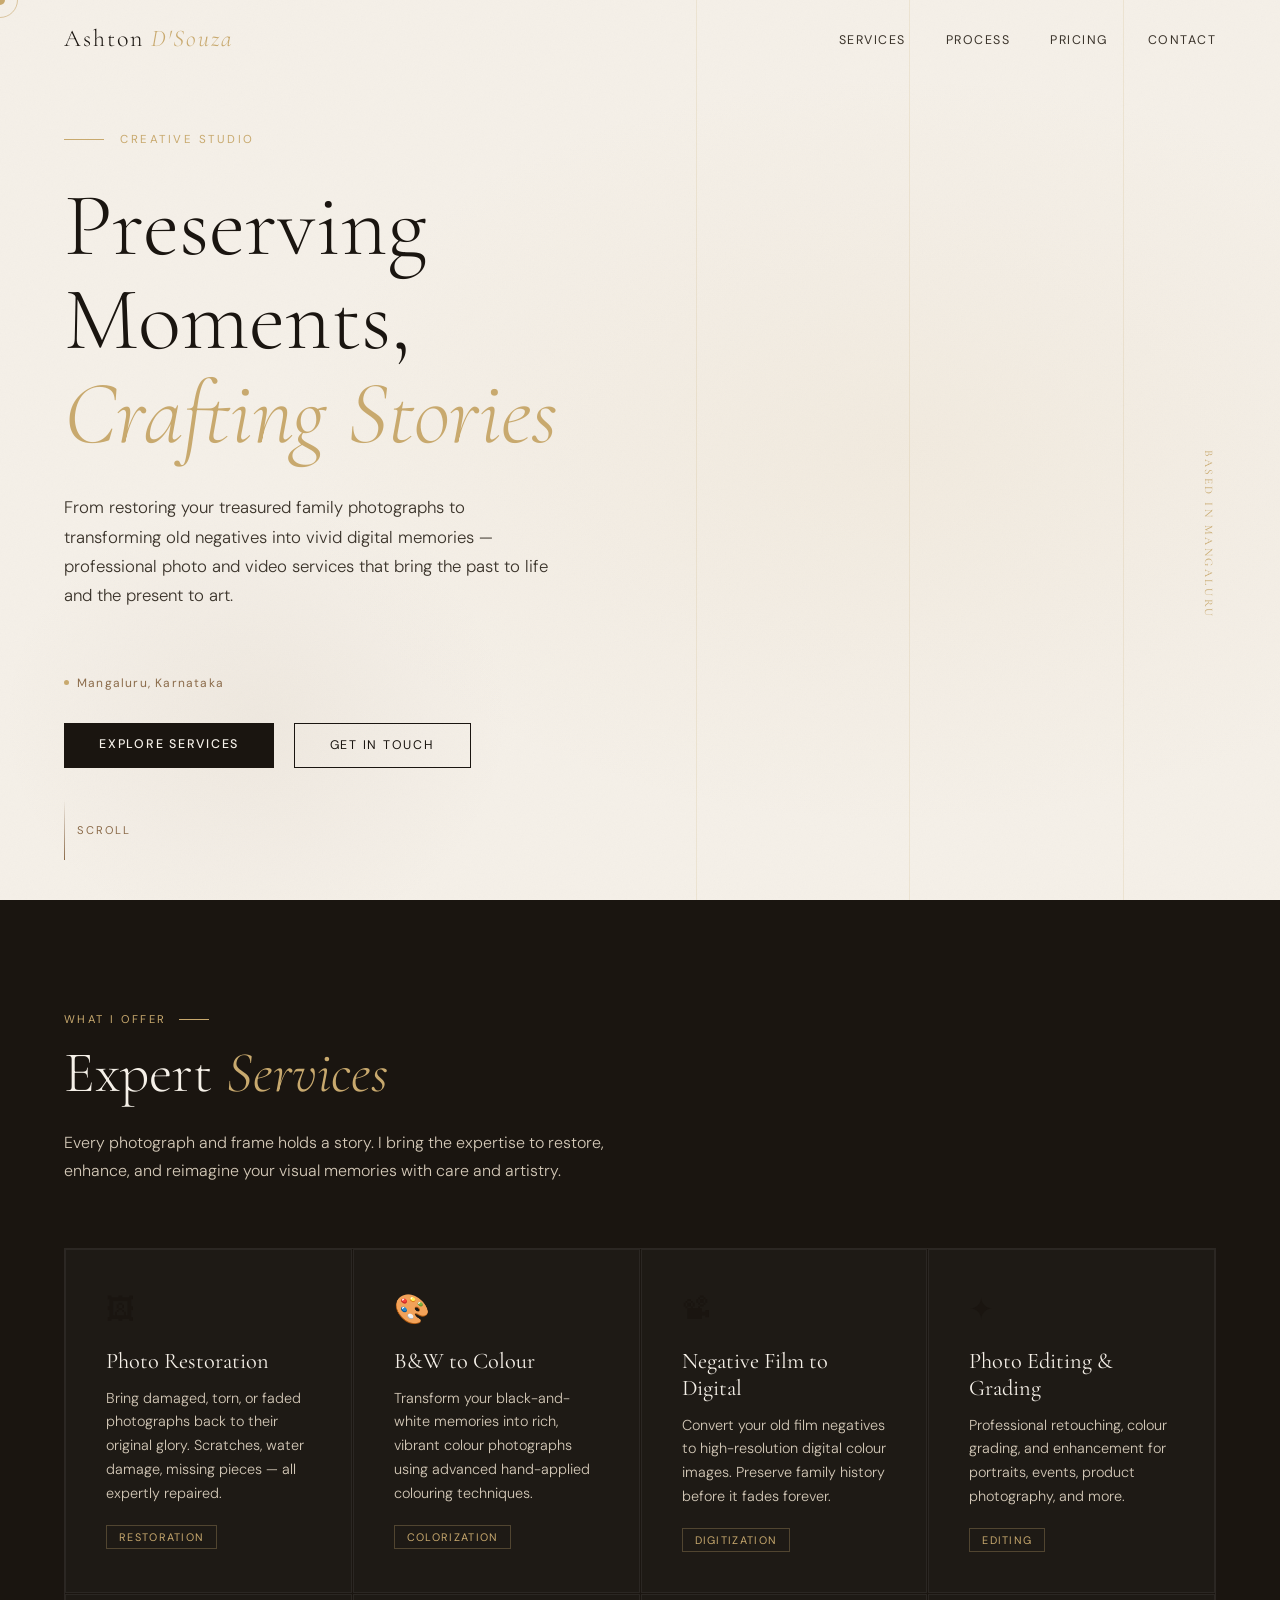
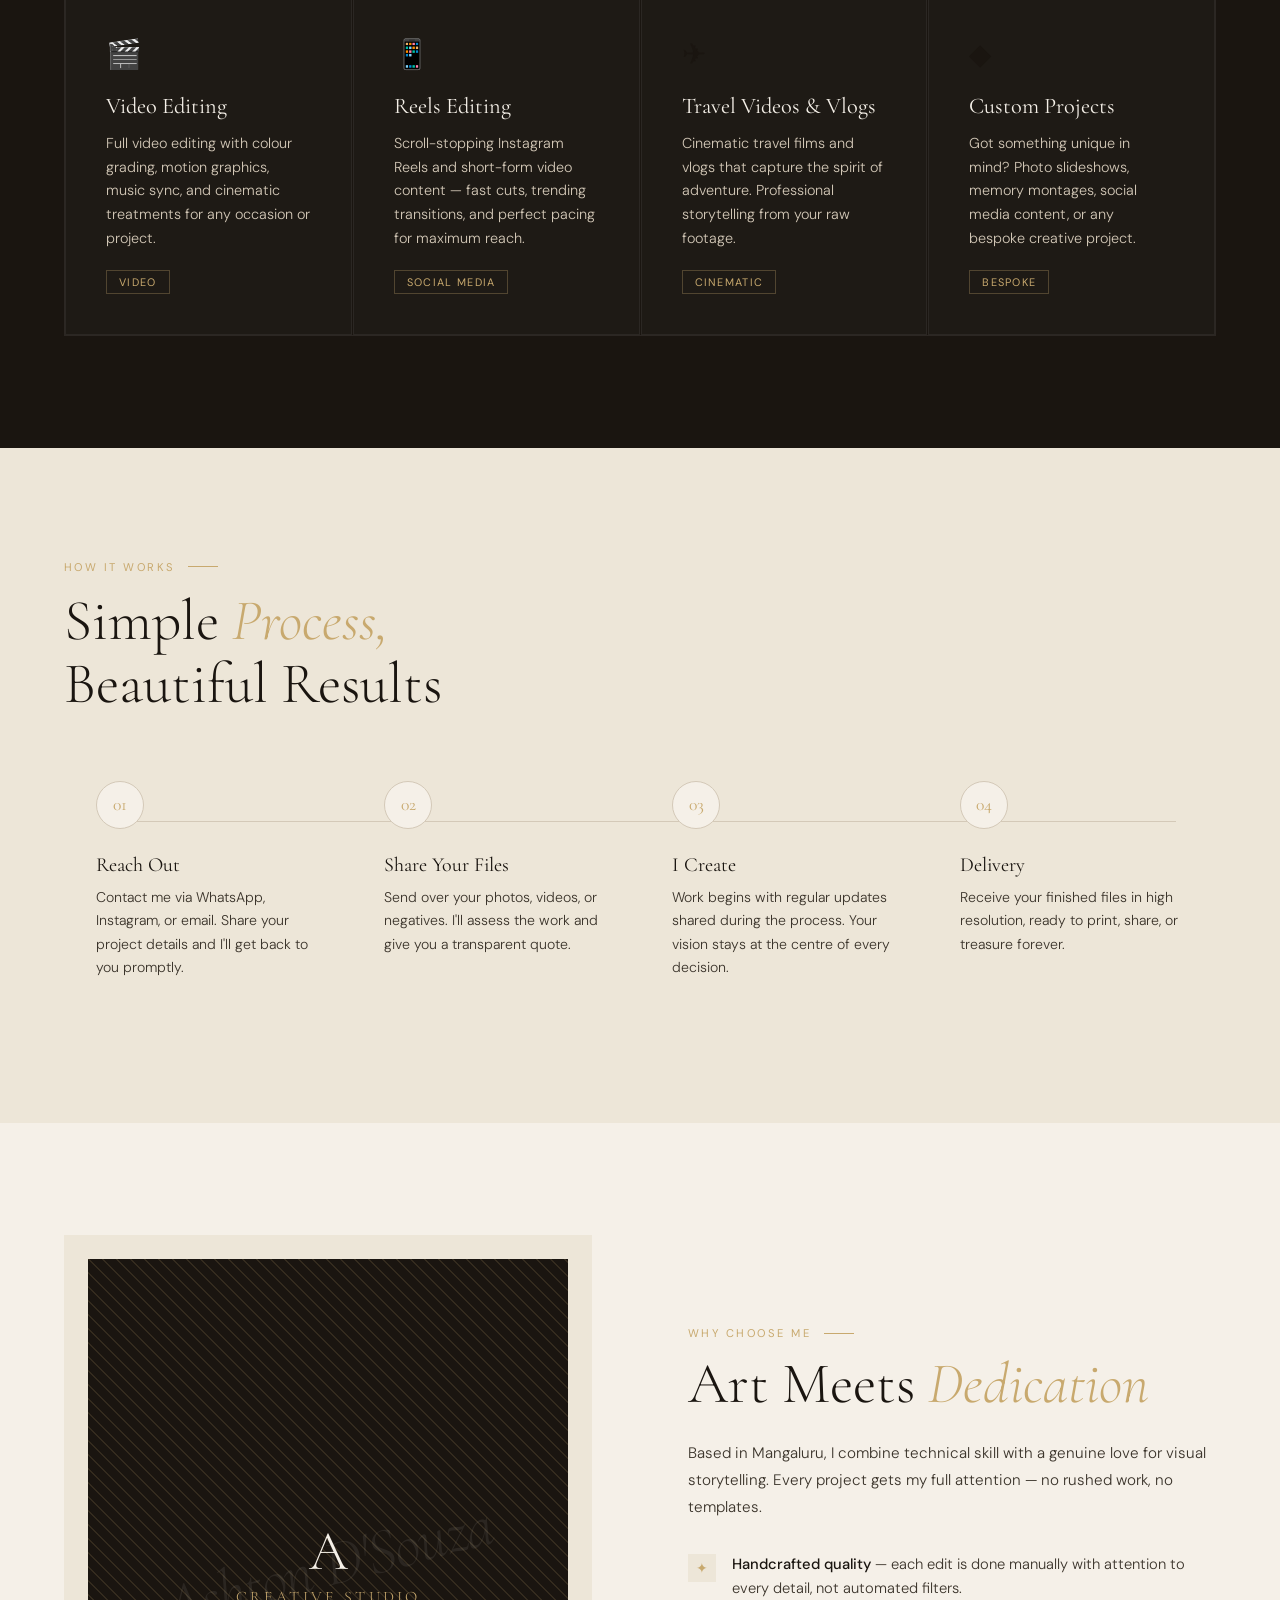
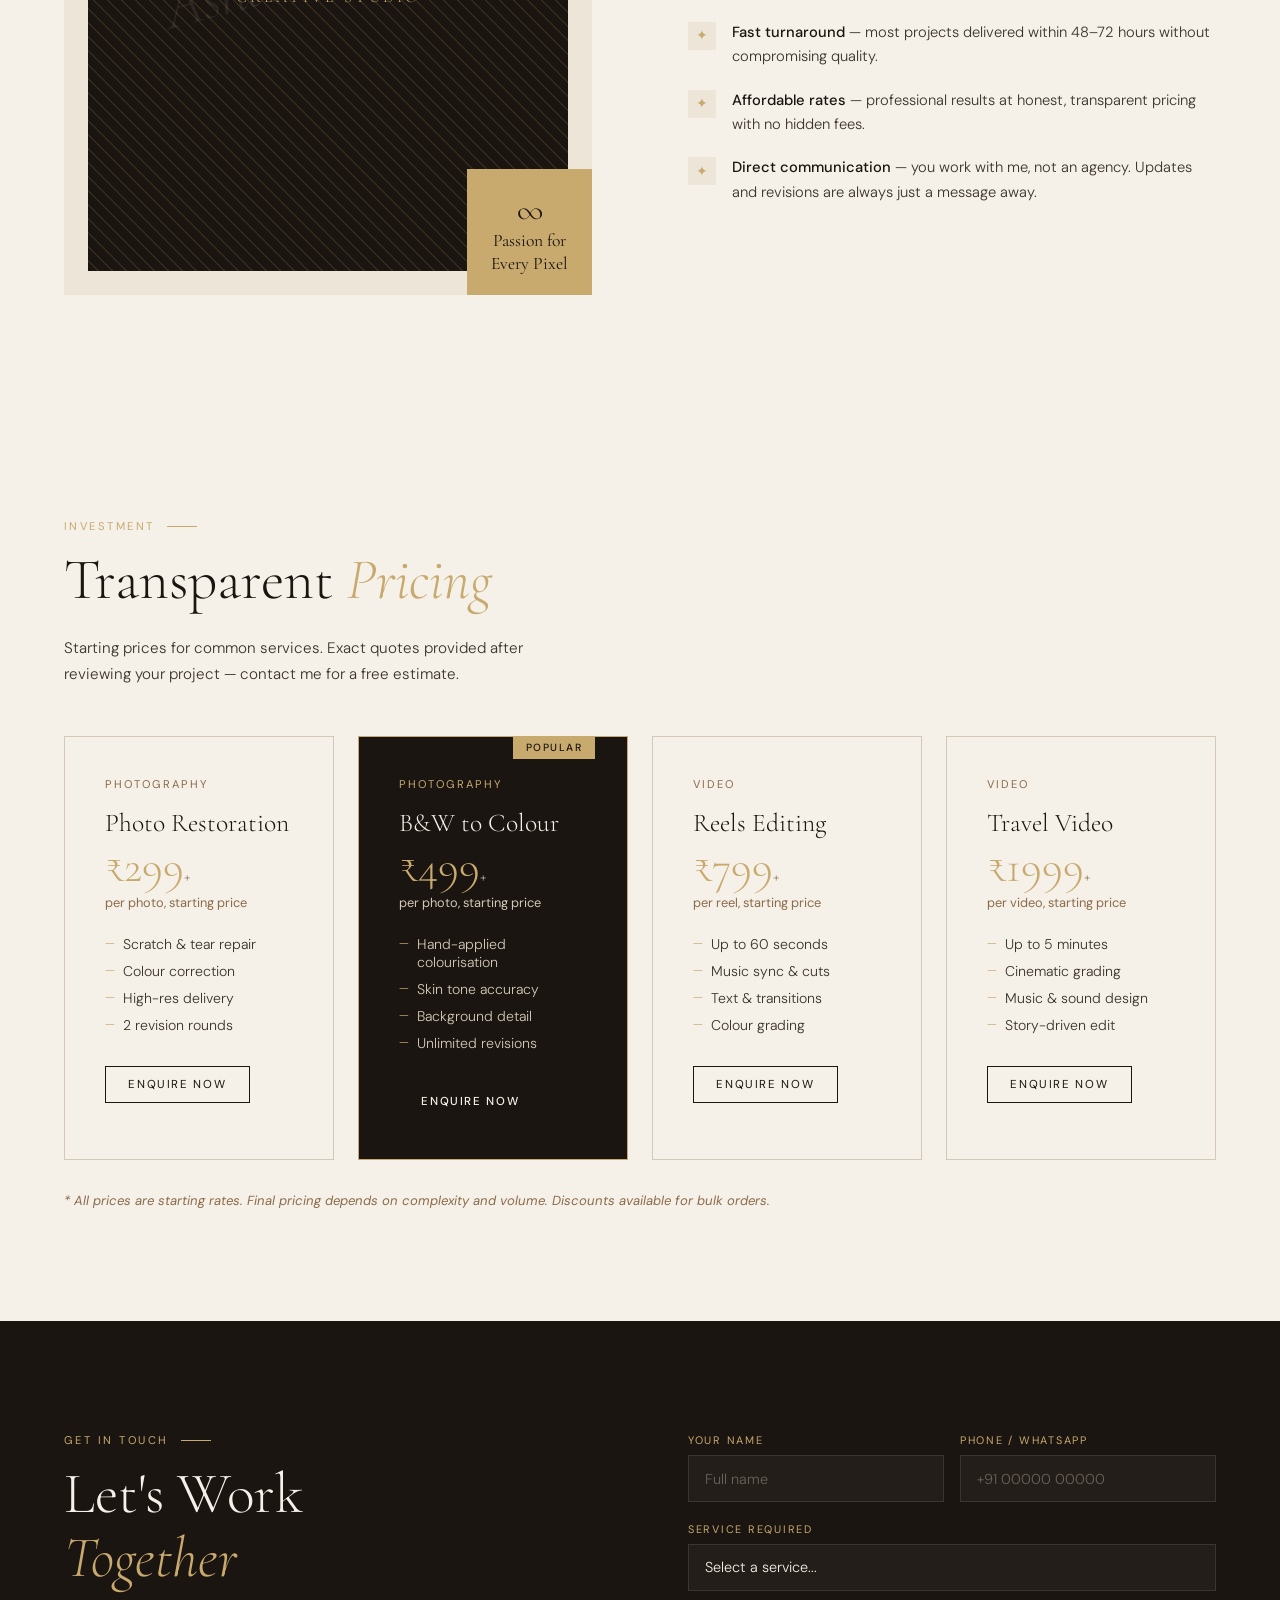
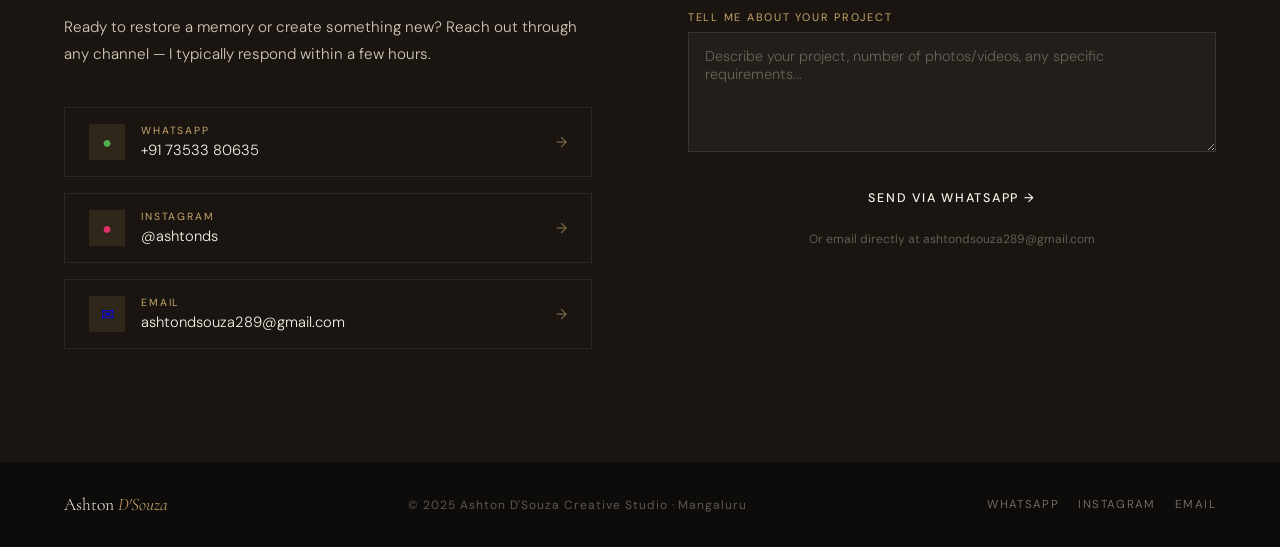
==== index.html @ 360a1c72 "Rename shop.html to index.html" ====
<!DOCTYPE html>
<html lang="en">
<head>
<meta charset="UTF-8">
<meta name="viewport" content="width=device-width, initial-scale=1.0">
<title>Ashton D'Souza — Creative Studio</title>
<link rel="preconnect" href="https://fonts.googleapis.com">
<link href="https://fonts.googleapis.com/css2?family=Cormorant+Garamond:ital,wght@0,300;0,400;0,600;1,300;1,400&family=DM+Sans:wght@300;400;500&display=swap" rel="stylesheet">
<style>
  *, *::before, *::after { margin: 0; padding: 0; box-sizing: border-box; }

  :root {
    --cream: #F5F0E8;
    --cream2: #EDE6D8;
    --ink: #1A1510;
    --ink2: #3A332A;
    --gold: #C8A96E;
    --gold2: #A08040;
    --warm: #8B6B4A;
    --rust: #B85C38;
    --sage: #6B7B5A;
    --soft: #D4C9B8;
  }

  html { scroll-behavior: smooth; }

  body {
    font-family: 'DM Sans', sans-serif;
    background: var(--cream);
    color: var(--ink);
    overflow-x: hidden;
    cursor: none;
  }

  /* Custom cursor */
  .cursor {
    width: 10px; height: 10px;
    background: var(--gold);
    border-radius: 50%;
    position: fixed; top: 0; left: 0;
    pointer-events: none; z-index: 9999;
    transition: transform 0.15s ease, background 0.2s;
    transform: translate(-50%, -50%);
  }
  .cursor-ring {
    width: 36px; height: 36px;
    border: 1px solid var(--gold);
    border-radius: 50%;
    position: fixed; top: 0; left: 0;
    pointer-events: none; z-index: 9998;
    transition: transform 0.4s ease, width 0.3s, height 0.3s, opacity 0.3s;
    transform: translate(-50%, -50%);
    opacity: 0.6;
  }
  body:hover .cursor { opacity: 1; }

  /* NAV */
  nav {
    position: fixed; top: 0; left: 0; right: 0; z-index: 100;
    display: flex; align-items: center; justify-content: space-between;
    padding: 1.5rem 4rem;
    background: transparent;
    transition: background 0.4s, backdrop-filter 0.4s;
  }
  nav.scrolled {
    background: rgba(245,240,232,0.92);
    backdrop-filter: blur(12px);
    border-bottom: 1px solid var(--soft);
  }
  .nav-logo {
    font-family: 'Cormorant Garamond', serif;
    font-size: 1.5rem;
    font-weight: 300;
    letter-spacing: 0.08em;
    color: var(--ink);
    text-decoration: none;
  }
  .nav-logo span { color: var(--gold); font-style: italic; }
  .nav-links { display: flex; gap: 2.5rem; list-style: none; }
  .nav-links a {
    font-size: 0.78rem;
    letter-spacing: 0.12em;
    text-transform: uppercase;
    text-decoration: none;
    color: var(--ink2);
    transition: color 0.2s;
    font-weight: 400;
  }
  .nav-links a:hover { color: var(--gold); }

  /* HERO */
  .hero {
    min-height: 100vh;
    display: flex; align-items: center;
    padding: 0 4rem;
    position: relative;
    overflow: hidden;
  }
  .hero-bg {
    position: absolute; inset: 0;
    background: radial-gradient(ellipse 80% 70% at 70% 50%, rgba(200,169,110,0.08) 0%, transparent 60%),
                radial-gradient(ellipse 40% 50% at 20% 80%, rgba(139,107,74,0.06) 0%, transparent 50%);
  }
  .hero-grain {
    position: absolute; inset: 0;
    background-image: url("data:image/svg+xml,%3Csvg xmlns='http://www.w3.org/2000/svg' width='300' height='300'%3E%3Cfilter id='n'%3E%3CfeTurbulence type='fractalNoise' baseFrequency='0.75' numOctaves='4' stitchTiles='stitch'/%3E%3CfeColorMatrix type='saturate' values='0'/%3E%3C/filter%3E%3Crect width='300' height='300' filter='url(%23n)' opacity='0.035'/%3E%3C/svg%3E");
    pointer-events: none;
  }
  .hero-lines {
    position: absolute; right: 0; top: 0; bottom: 0; width: 50%;
    display: flex;
    pointer-events: none;
    opacity: 0.18;
  }
  .hero-line {
    flex: 1;
    border-left: 1px solid var(--gold);
    margin-left: 3.5rem;
  }
  .hero-content { position: relative; z-index: 2; max-width: 700px; }
  .hero-eyebrow {
    font-size: 0.72rem;
    letter-spacing: 0.22em;
    text-transform: uppercase;
    color: var(--gold);
    margin-bottom: 2rem;
    display: flex; align-items: center; gap: 1rem;
    animation: fadeUp 0.8s ease forwards;
  }
  .hero-eyebrow::before {
    content: '';
    display: block;
    width: 40px; height: 1px;
    background: var(--gold);
  }
  .hero-title {
    font-family: 'Cormorant Garamond', serif;
    font-size: clamp(3.5rem, 7vw, 6rem);
    font-weight: 300;
    line-height: 1.05;
    color: var(--ink);
    margin-bottom: 2rem;
    animation: fadeUp 0.8s 0.15s ease both;
  }
  .hero-title em {
    font-style: italic;
    color: var(--gold);
    display: block;
  }
  .hero-desc {
    font-size: 1.05rem;
    line-height: 1.75;
    color: var(--ink2);
    font-weight: 300;
    max-width: 500px;
    margin-bottom: 3rem;
    animation: fadeUp 0.8s 0.3s ease both;
  }
  .hero-actions {
    display: flex; gap: 1.2rem; flex-wrap: wrap;
    animation: fadeUp 0.8s 0.45s ease both;
  }
  .btn-primary {
    display: inline-block;
    padding: 0.85rem 2.2rem;
    background: var(--ink);
    color: var(--cream);
    text-decoration: none;
    font-size: 0.78rem;
    letter-spacing: 0.14em;
    text-transform: uppercase;
    font-weight: 500;
    transition: background 0.25s, transform 0.2s;
  }
  .btn-primary:hover { background: var(--gold2); transform: translateY(-2px); }
  .btn-outline {
    display: inline-block;
    padding: 0.85rem 2.2rem;
    border: 1px solid var(--ink);
    color: var(--ink);
    text-decoration: none;
    font-size: 0.78rem;
    letter-spacing: 0.14em;
    text-transform: uppercase;
    font-weight: 400;
    transition: border-color 0.25s, color 0.25s, transform 0.2s;
  }
  .btn-outline:hover { border-color: var(--gold); color: var(--gold); transform: translateY(-2px); }

  /* scroll indicator */
  .scroll-indicator {
    position: absolute; bottom: 2.5rem; left: 4rem;
    display: flex; align-items: center; gap: 0.75rem;
    font-size: 0.7rem; letter-spacing: 0.18em; text-transform: uppercase;
    color: var(--warm); opacity: 0.7;
    animation: fadeUp 0.8s 0.7s ease both;
  }
  .scroll-line {
    width: 1px; height: 60px;
    background: linear-gradient(to bottom, transparent, var(--warm));
    animation: scrollPulse 2s infinite;
  }
  @keyframes scrollPulse {
    0%, 100% { transform: scaleY(1); opacity: 0.5; }
    50% { transform: scaleY(0.6); opacity: 1; }
  }

  /* SECTION BASE */
  section { padding: 7rem 4rem; }
  .section-label {
    font-size: 0.7rem;
    letter-spacing: 0.22em;
    text-transform: uppercase;
    color: var(--gold);
    margin-bottom: 1rem;
    display: flex; align-items: center; gap: 0.8rem;
  }
  .section-label::after {
    content: '';
    display: block; width: 30px; height: 1px;
    background: var(--gold);
  }
  .section-title {
    font-family: 'Cormorant Garamond', serif;
    font-size: clamp(2.2rem, 4.5vw, 3.8rem);
    font-weight: 300;
    line-height: 1.1;
    color: var(--ink);
    margin-bottom: 1.5rem;
  }
  .section-title em { font-style: italic; color: var(--gold); }

  /* SERVICES */
  .services { background: var(--ink); }
  .services .section-label { color: var(--gold); }
  .services .section-title { color: var(--cream); }
  .services .section-title em { color: var(--gold); }
  .services-intro {
    color: var(--soft); font-weight: 300; line-height: 1.7; font-size: 1rem;
    max-width: 560px; margin-bottom: 4rem;
  }
  .services-grid {
    display: grid;
    grid-template-columns: repeat(auto-fit, minmax(280px, 1fr));
    gap: 1px;
    border: 1px solid rgba(255,255,255,0.08);
  }
  .service-card {
    padding: 2.5rem;
    background: rgba(255,255,255,0.02);
    border: 1px solid rgba(255,255,255,0.06);
    transition: background 0.3s, transform 0.3s;
    cursor: default;
    position: relative;
    overflow: hidden;
  }
  .service-card::before {
    content: '';
    position: absolute; top: 0; left: 0; right: 0;
    height: 2px;
    background: var(--gold);
    transform: scaleX(0);
    transform-origin: left;
    transition: transform 0.4s ease;
  }
  .service-card:hover::before { transform: scaleX(1); }
  .service-card:hover { background: rgba(200,169,110,0.05); }
  .service-icon {
    font-size: 1.8rem;
    margin-bottom: 1.2rem;
    display: block;
  }
  .service-name {
    font-family: 'Cormorant Garamond', serif;
    font-size: 1.4rem;
    font-weight: 400;
    color: var(--cream);
    margin-bottom: 0.8rem;
  }
  .service-desc {
    font-size: 0.9rem;
    color: var(--soft);
    line-height: 1.65;
    font-weight: 300;
    margin-bottom: 1.2rem;
  }
  .service-tag {
    display: inline-block;
    padding: 0.25rem 0.75rem;
    border: 1px solid rgba(200,169,110,0.3);
    color: var(--gold);
    font-size: 0.68rem;
    letter-spacing: 0.12em;
    text-transform: uppercase;
  }

  /* PROCESS */
  .process { background: var(--cream2); }
  .process-steps {
    display: grid;
    grid-template-columns: repeat(auto-fit, minmax(200px, 1fr));
    gap: 0;
    margin-top: 4rem;
    position: relative;
  }
  .process-steps::before {
    content: '';
    position: absolute;
    top: 2.5rem; left: 2.5rem; right: 2.5rem;
    height: 1px;
    background: var(--soft);
  }
  .step {
    padding: 0 2rem 2rem;
    position: relative;
  }
  .step-num {
    width: 48px; height: 48px;
    border-radius: 50%;
    background: var(--cream);
    border: 1px solid var(--soft);
    display: flex; align-items: center; justify-content: center;
    font-family: 'Cormorant Garamond', serif;
    font-size: 1.1rem;
    color: var(--gold);
    margin-bottom: 1.5rem;
    position: relative; z-index: 1;
    transition: background 0.3s, border-color 0.3s;
  }
  .step:hover .step-num {
    background: var(--gold);
    border-color: var(--gold);
    color: var(--cream);
  }
  .step-title {
    font-family: 'Cormorant Garamond', serif;
    font-size: 1.25rem;
    font-weight: 400;
    color: var(--ink);
    margin-bottom: 0.6rem;
  }
  .step-desc {
    font-size: 0.88rem;
    color: var(--ink2);
    line-height: 1.65;
    font-weight: 300;
  }

  /* WHY ME */
  .why {
    display: grid;
    grid-template-columns: 1fr 1fr;
    gap: 6rem;
    align-items: center;
  }
  @media (max-width: 900px) {
    .why { grid-template-columns: 1fr; gap: 3rem; }
    nav { padding: 1.2rem 2rem; }
    .nav-links { display: none; }
    .hero { padding: 0 2rem; }
    section { padding: 5rem 2rem; }
    .process-steps::before { display: none; }
  }
  .why-visual {
    position: relative;
    aspect-ratio: 4/5;
    background: var(--cream2);
    overflow: hidden;
  }
  .why-visual-inner {
    position: absolute; inset: 1.5rem;
    background: var(--ink);
    display: flex; align-items: center; justify-content: center;
    overflow: hidden;
  }
  .why-pattern {
    position: absolute; inset: 0;
    opacity: 0.15;
    background-image: repeating-linear-gradient(
      45deg,
      var(--gold) 0, var(--gold) 1px,
      transparent 0, transparent 50%
    );
    background-size: 14px 14px;
  }
  .why-text-overlay {
    font-family: 'Cormorant Garamond', serif;
    font-size: 4rem;
    font-weight: 300;
    color: var(--cream);
    opacity: 0.08;
    position: absolute;
    transform: rotate(-15deg);
    white-space: nowrap;
    font-style: italic;
    letter-spacing: -0.02em;
  }
  .why-badge {
    position: absolute; bottom: 0; right: 0;
    background: var(--gold);
    color: var(--ink);
    padding: 1.2rem 1.5rem;
    font-family: 'Cormorant Garamond', serif;
    font-size: 1.1rem;
    font-weight: 400;
    text-align: center;
    line-height: 1.3;
  }
  .why-badge span { display: block; font-size: 2rem; font-weight: 300; }
  .why-content .section-label { margin-bottom: 0.8rem; }
  .why-points { list-style: none; margin-top: 2rem; display: flex; flex-direction: column; gap: 1.2rem; }
  .why-point {
    display: flex; gap: 1rem; align-items: flex-start;
  }
  .why-point-icon {
    flex-shrink: 0;
    width: 28px; height: 28px;
    background: var(--cream2);
    display: flex; align-items: center; justify-content: center;
    font-size: 0.85rem;
    color: var(--gold);
    margin-top: 2px;
  }
  .why-point-text { font-size: 0.92rem; line-height: 1.65; color: var(--ink2); font-weight: 300; }
  .why-point-text strong { color: var(--ink); font-weight: 500; }

  /* PRICING TEASER */
  .pricing { background: var(--cream); }
  .pricing-cards {
    display: grid;
    grid-template-columns: repeat(auto-fit, minmax(260px, 1fr));
    gap: 1.5rem;
    margin-top: 3rem;
  }
  .price-card {
    padding: 2.5rem;
    border: 1px solid var(--soft);
    position: relative;
    transition: border-color 0.3s, transform 0.3s;
  }
  .price-card:hover { border-color: var(--gold); transform: translateY(-4px); }
  .price-card.featured {
    border-color: var(--gold);
    background: var(--ink);
  }
  .featured-badge {
    position: absolute; top: -1px; right: 2rem;
    background: var(--gold);
    color: var(--ink);
    font-size: 0.65rem;
    letter-spacing: 0.14em;
    text-transform: uppercase;
    padding: 0.3rem 0.8rem;
    font-weight: 500;
  }
  .price-category {
    font-size: 0.7rem;
    letter-spacing: 0.18em;
    text-transform: uppercase;
    color: var(--warm);
    margin-bottom: 1rem;
  }
  .price-card.featured .price-category { color: var(--gold); }
  .price-name {
    font-family: 'Cormorant Garamond', serif;
    font-size: 1.6rem;
    font-weight: 300;
    color: var(--ink);
    margin-bottom: 0.4rem;
  }
  .price-card.featured .price-name { color: var(--cream); }
  .price-amount {
    font-family: 'Cormorant Garamond', serif;
    font-size: 2.8rem;
    font-weight: 300;
    color: var(--gold);
    line-height: 1;
    margin-bottom: 0.3rem;
  }
  .price-note {
    font-size: 0.8rem;
    color: var(--warm);
    margin-bottom: 1.5rem;
  }
  .price-card.featured .price-note { color: var(--soft); }
  .price-features { list-style: none; display: flex; flex-direction: column; gap: 0.55rem; margin-bottom: 2rem; }
  .price-features li {
    font-size: 0.88rem;
    color: var(--ink2);
    font-weight: 300;
    padding-left: 1.1rem;
    position: relative;
  }
  .price-features li::before {
    content: '—';
    position: absolute; left: 0;
    color: var(--gold);
    font-size: 0.75rem;
  }
  .price-card.featured .price-features li { color: var(--soft); }

  /* CONTACT */
  .contact { background: var(--ink); padding: 7rem 4rem; }
  .contact-inner {
    display: grid;
    grid-template-columns: 1fr 1fr;
    gap: 6rem;
    align-items: start;
  }
  @media (max-width: 800px) {
    .contact-inner { grid-template-columns: 1fr; gap: 3rem; }
    .contact { padding: 5rem 2rem; }
  }
  .contact .section-label { color: var(--gold); }
  .contact .section-title { color: var(--cream); }
  .contact-desc {
    color: var(--soft); font-weight: 300; line-height: 1.75; font-size: 0.95rem;
    margin-bottom: 2.5rem;
  }
  .contact-methods { display: flex; flex-direction: column; gap: 1rem; }
  .contact-method {
    display: flex; align-items: center; gap: 1rem;
    padding: 1rem 1.5rem;
    border: 1px solid rgba(255,255,255,0.08);
    text-decoration: none;
    transition: border-color 0.3s, background 0.3s;
    cursor: pointer;
  }
  .contact-method:hover {
    border-color: var(--gold);
    background: rgba(200,169,110,0.06);
  }
  .contact-method-icon {
    width: 36px; height: 36px;
    background: rgba(200,169,110,0.12);
    display: flex; align-items: center; justify-content: center;
    font-size: 1rem;
    flex-shrink: 0;
  }
  .contact-method-info { flex: 1; }
  .contact-method-label {
    font-size: 0.65rem; letter-spacing: 0.18em; text-transform: uppercase;
    color: var(--gold); margin-bottom: 0.15rem;
  }
  .contact-method-value {
    font-size: 0.92rem; color: var(--cream); font-weight: 300;
  }
  .contact-method-arrow {
    color: var(--gold); font-size: 0.9rem; opacity: 0.6;
    transition: transform 0.2s, opacity 0.2s;
  }
  .contact-method:hover .contact-method-arrow { transform: translateX(3px); opacity: 1; }

  /* Contact form side */
  .contact-form-side { }
  .form-group { margin-bottom: 1.2rem; }
  .form-label {
    display: block;
    font-size: 0.68rem;
    letter-spacing: 0.16em;
    text-transform: uppercase;
    color: var(--gold);
    margin-bottom: 0.5rem;
  }
  .form-input, .form-select, .form-textarea {
    width: 100%;
    background: rgba(255,255,255,0.04);
    border: 1px solid rgba(255,255,255,0.1);
    color: var(--cream);
    padding: 0.85rem 1rem;
    font-family: 'DM Sans', sans-serif;
    font-size: 0.9rem;
    font-weight: 300;
    transition: border-color 0.2s;
    outline: none;
    -webkit-appearance: none;
  }
  .form-input::placeholder, .form-textarea::placeholder { color: rgba(213,201,184,0.4); }
  .form-input:focus, .form-select:focus, .form-textarea:focus { border-color: var(--gold); }
  .form-select option { background: #1A1510; }
  .form-textarea { resize: vertical; min-height: 120px; }
  .form-row { display: grid; grid-template-columns: 1fr 1fr; gap: 1rem; }

  /* FOOTER */
  footer {
    background: #0E0C0A;
    padding: 2rem 4rem;
    display: flex;
    align-items: center;
    justify-content: space-between;
    border-top: 1px solid rgba(255,255,255,0.06);
  }
  @media (max-width: 600px) {
    footer { flex-direction: column; gap: 1rem; padding: 2rem; text-align: center; }
  }
  .footer-logo {
    font-family: 'Cormorant Garamond', serif;
    font-size: 1.1rem;
    color: var(--cream);
    font-weight: 300;
    text-decoration: none;
  }
  .footer-logo span { color: var(--gold); font-style: italic; }
  .footer-copy {
    font-size: 0.75rem;
    color: rgba(213,201,184,0.4);
    letter-spacing: 0.08em;
  }
  .footer-socials { display: flex; gap: 1.2rem; }
  .footer-socials a {
    font-size: 0.72rem;
    letter-spacing: 0.12em;
    text-transform: uppercase;
    color: rgba(213,201,184,0.5);
    text-decoration: none;
    transition: color 0.2s;
  }
  .footer-socials a:hover { color: var(--gold); }

  /* ANIMATIONS */
  @keyframes fadeUp {
    from { opacity: 0; transform: translateY(24px); }
    to { opacity: 1; transform: translateY(0); }
  }
  .reveal {
    opacity: 0;
    transform: translateY(30px);
    transition: opacity 0.7s ease, transform 0.7s ease;
  }
  .reveal.visible {
    opacity: 1;
    transform: translateY(0);
  }
  .reveal-delay-1 { transition-delay: 0.1s; }
  .reveal-delay-2 { transition-delay: 0.2s; }
  .reveal-delay-3 { transition-delay: 0.3s; }
  .reveal-delay-4 { transition-delay: 0.4s; }

  /* Floating elements */
  .floating-text {
    position: absolute;
    font-family: 'Cormorant Garamond', serif;
    font-size: 0.72rem;
    letter-spacing: 0.22em;
    text-transform: uppercase;
    color: var(--gold);
    opacity: 0.4;
    writing-mode: vertical-rl;
    right: 4rem;
    top: 50%;
    transform: translateY(-50%) rotate(180deg);
    animation: fadeUp 1s 1s ease both;
  }

  /* Mangaluru location tag */
  .location-tag {
    display: inline-flex; align-items: center; gap: 0.5rem;
    font-size: 0.75rem; color: var(--warm); letter-spacing: 0.1em;
    margin-top: 1rem;
    animation: fadeUp 0.8s 0.6s ease both;
  }
  .location-dot {
    width: 5px; height: 5px; border-radius: 50%;
    background: var(--gold);
    animation: pulse 2s infinite;
  }
  @keyframes pulse {
    0%, 100% { opacity: 1; transform: scale(1); }
    50% { opacity: 0.5; transform: scale(1.4); }
  }

  /* whatsapp green hint */
  .wa { color: #4CAF50; }
  .ig { color: #E1306C; }
</style>
</head>
<body>

<div class="cursor" id="cursor"></div>
<div class="cursor-ring" id="cursorRing"></div>

<!-- NAV -->
<nav id="nav">
  <a href="#" class="nav-logo">Ashton <span>D'Souza</span></a>
  <ul class="nav-links">
    <li><a href="#services">Services</a></li>
    <li><a href="#process">Process</a></li>
    <li><a href="#pricing">Pricing</a></li>
    <li><a href="#contact">Contact</a></li>
  </ul>
</nav>

<!-- HERO -->
<section class="hero" id="home">
  <div class="hero-bg"></div>
  <div class="hero-grain"></div>
  <div class="hero-lines">
    <div class="hero-line"></div>
    <div class="hero-line"></div>
    <div class="hero-line"></div>
  </div>
  <div class="floating-text">Based in Mangaluru</div>

  <div class="hero-content">
    <p class="hero-eyebrow">Creative Studio</p>
    <h1 class="hero-title">
      Preserving Moments,<br>
      <em>Crafting Stories</em>
    </h1>
    <p class="hero-desc">
      From restoring your treasured family photographs to transforming old negatives into vivid digital memories — professional photo and video services that bring the past to life and the present to art.
    </p>
    <div class="location-tag">
      <span class="location-dot"></span>
      Mangaluru, Karnataka
    </div>
    <div class="hero-actions" style="margin-top:2rem;">
      <a href="#services" class="btn-primary">Explore Services</a>
      <a href="#contact" class="btn-outline">Get in Touch</a>
    </div>
  </div>
  <div class="scroll-indicator">
    <div class="scroll-line"></div>
    Scroll
  </div>
</section>

<!-- SERVICES -->
<section class="services" id="services">
  <div class="section-label">What I Offer</div>
  <h2 class="section-title">Expert <em>Services</em></h2>
  <p class="services-intro">Every photograph and frame holds a story. I bring the expertise to restore, enhance, and reimagine your visual memories with care and artistry.</p>

  <div class="services-grid">
    <div class="service-card reveal">
      <span class="service-icon">🖼</span>
      <h3 class="service-name">Photo Restoration</h3>
      <p class="service-desc">Bring damaged, torn, or faded photographs back to their original glory. Scratches, water damage, missing pieces — all expertly repaired.</p>
      <span class="service-tag">Restoration</span>
    </div>
    <div class="service-card reveal reveal-delay-1">
      <span class="service-icon">🎨</span>
      <h3 class="service-name">B&W to Colour</h3>
      <p class="service-desc">Transform your black-and-white memories into rich, vibrant colour photographs using advanced hand-applied colouring techniques.</p>
      <span class="service-tag">Colorization</span>
    </div>
    <div class="service-card reveal reveal-delay-2">
      <span class="service-icon">📽</span>
      <h3 class="service-name">Negative Film to Digital</h3>
      <p class="service-desc">Convert your old film negatives to high-resolution digital colour images. Preserve family history before it fades forever.</p>
      <span class="service-tag">Digitization</span>
    </div>
    <div class="service-card reveal reveal-delay-3">
      <span class="service-icon">✦</span>
      <h3 class="service-name">Photo Editing & Grading</h3>
      <p class="service-desc">Professional retouching, colour grading, and enhancement for portraits, events, product photography, and more.</p>
      <span class="service-tag">Editing</span>
    </div>
    <div class="service-card reveal">
      <span class="service-icon">🎬</span>
      <h3 class="service-name">Video Editing</h3>
      <p class="service-desc">Full video editing with colour grading, motion graphics, music sync, and cinematic treatments for any occasion or project.</p>
      <span class="service-tag">Video</span>
    </div>
    <div class="service-card reveal reveal-delay-1">
      <span class="service-icon">📱</span>
      <h3 class="service-name">Reels Editing</h3>
      <p class="service-desc">Scroll-stopping Instagram Reels and short-form video content — fast cuts, trending transitions, and perfect pacing for maximum reach.</p>
      <span class="service-tag">Social Media</span>
    </div>
    <div class="service-card reveal reveal-delay-2">
      <span class="service-icon">✈</span>
      <h3 class="service-name">Travel Videos & Vlogs</h3>
      <p class="service-desc">Cinematic travel films and vlogs that capture the spirit of adventure. Professional storytelling from your raw footage.</p>
      <span class="service-tag">Cinematic</span>
    </div>
    <div class="service-card reveal reveal-delay-3">
      <span class="service-icon">◆</span>
      <h3 class="service-name">Custom Projects</h3>
      <p class="service-desc">Got something unique in mind? Photo slideshows, memory montages, social media content, or any bespoke creative project.</p>
      <span class="service-tag">Bespoke</span>
    </div>
  </div>
</section>

<!-- PROCESS -->
<section class="process" id="process">
  <div class="section-label">How It Works</div>
  <h2 class="section-title">Simple <em>Process,</em><br>Beautiful Results</h2>
  <div class="process-steps">
    <div class="step reveal">
      <div class="step-num">01</div>
      <h3 class="step-title">Reach Out</h3>
      <p class="step-desc">Contact me via WhatsApp, Instagram, or email. Share your project details and I'll get back to you promptly.</p>
    </div>
    <div class="step reveal reveal-delay-1">
      <div class="step-num">02</div>
      <h3 class="step-title">Share Your Files</h3>
      <p class="step-desc">Send over your photos, videos, or negatives. I'll assess the work and give you a transparent quote.</p>
    </div>
    <div class="step reveal reveal-delay-2">
      <div class="step-num">03</div>
      <h3 class="step-title">I Create</h3>
      <p class="step-desc">Work begins with regular updates shared during the process. Your vision stays at the centre of every decision.</p>
    </div>
    <div class="step reveal reveal-delay-3">
      <div class="step-num">04</div>
      <h3 class="step-title">Delivery</h3>
      <p class="step-desc">Receive your finished files in high resolution, ready to print, share, or treasure forever.</p>
    </div>
  </div>
</section>

<!-- WHY ME -->
<section id="about" style="padding: 7rem 4rem; background: var(--cream);">
  <div class="why">
    <div class="why-visual reveal">
      <div class="why-visual-inner">
        <div class="why-pattern"></div>
        <p class="why-text-overlay">Ashton D'Souza</p>
        <div style="text-align:center; position:relative; z-index:2; padding: 2rem;">
          <p style="font-family:'Cormorant Garamond',serif; font-size: 3.5rem; font-weight:300; color: var(--cream); line-height:1; margin-bottom: 0.5rem;">A</p>
          <p style="font-family:'Cormorant Garamond',serif; font-size: 1rem; font-weight:300; color: var(--gold); letter-spacing: 0.2em; text-transform:uppercase;">Creative Studio</p>
        </div>
      </div>
      <div class="why-badge">
        <span>∞</span>
        Passion for<br>Every Pixel
      </div>
    </div>
    <div class="why-content reveal">
      <div class="section-label">Why Choose Me</div>
      <h2 class="section-title">Art Meets <em>Dedication</em></h2>
      <p style="font-size:0.95rem; line-height:1.75; color: var(--ink2); font-weight:300; margin-bottom: 0.5rem;">
        Based in Mangaluru, I combine technical skill with a genuine love for visual storytelling. Every project gets my full attention — no rushed work, no templates.
      </p>
      <ul class="why-points">
        <li class="why-point">
          <div class="why-point-icon">✦</div>
          <p class="why-point-text"><strong>Handcrafted quality</strong> — each edit is done manually with attention to every detail, not automated filters.</p>
        </li>
        <li class="why-point">
          <div class="why-point-icon">✦</div>
          <p class="why-point-text"><strong>Fast turnaround</strong> — most projects delivered within 48–72 hours without compromising quality.</p>
        </li>
        <li class="why-point">
          <div class="why-point-icon">✦</div>
          <p class="why-point-text"><strong>Affordable rates</strong> — professional results at honest, transparent pricing with no hidden fees.</p>
        </li>
        <li class="why-point">
          <div class="why-point-icon">✦</div>
          <p class="why-point-text"><strong>Direct communication</strong> — you work with me, not an agency. Updates and revisions are always just a message away.</p>
        </li>
      </ul>
    </div>
  </div>
</section>

<!-- PRICING -->
<section class="pricing" id="pricing">
  <div class="section-label">Investment</div>
  <h2 class="section-title">Transparent <em>Pricing</em></h2>
  <p style="color:var(--ink2); font-weight:300; max-width:500px; line-height:1.7; font-size:0.95rem;">Starting prices for common services. Exact quotes provided after reviewing your project — contact me for a free estimate.</p>
  <div class="pricing-cards">
    <div class="price-card reveal">
      <p class="price-category">Photography</p>
      <h3 class="price-name">Photo Restoration</h3>
      <p class="price-amount">₹299<small style="font-size:1rem; color:var(--warm)">+</small></p>
      <p class="price-note">per photo, starting price</p>
      <ul class="price-features">
        <li>Scratch & tear repair</li>
        <li>Colour correction</li>
        <li>High-res delivery</li>
        <li>2 revision rounds</li>
      </ul>
      <a href="#contact" class="btn-outline" style="font-size:0.72rem; padding: 0.65rem 1.4rem;">Enquire Now</a>
    </div>
    <div class="price-card featured reveal reveal-delay-1">
      <div class="featured-badge">Popular</div>
      <p class="price-category">Photography</p>
      <h3 class="price-name">B&W to Colour</h3>
      <p class="price-amount">₹499<small style="font-size:1rem; color:var(--soft)">+</small></p>
      <p class="price-note">per photo, starting price</p>
      <ul class="price-features">
        <li>Hand-applied colourisation</li>
        <li>Skin tone accuracy</li>
        <li>Background detail</li>
        <li>Unlimited revisions</li>
      </ul>
      <a href="#contact" class="btn-primary" style="font-size:0.72rem; padding: 0.65rem 1.4rem;">Enquire Now</a>
    </div>
    <div class="price-card reveal reveal-delay-2">
      <p class="price-category">Video</p>
      <h3 class="price-name">Reels Editing</h3>
      <p class="price-amount">₹799<small style="font-size:1rem; color:var(--warm)">+</small></p>
      <p class="price-note">per reel, starting price</p>
      <ul class="price-features">
        <li>Up to 60 seconds</li>
        <li>Music sync & cuts</li>
        <li>Text & transitions</li>
        <li>Colour grading</li>
      </ul>
      <a href="#contact" class="btn-outline" style="font-size:0.72rem; padding: 0.65rem 1.4rem;">Enquire Now</a>
    </div>
    <div class="price-card reveal reveal-delay-3">
      <p class="price-category">Video</p>
      <h3 class="price-name">Travel Video</h3>
      <p class="price-amount">₹1999<small style="font-size:1rem; color:var(--warm)">+</small></p>
      <p class="price-note">per video, starting price</p>
      <ul class="price-features">
        <li>Up to 5 minutes</li>
        <li>Cinematic grading</li>
        <li>Music & sound design</li>
        <li>Story-driven edit</li>
      </ul>
      <a href="#contact" class="btn-outline" style="font-size:0.72rem; padding: 0.65rem 1.4rem;">Enquire Now</a>
    </div>
  </div>
  <p style="margin-top:2rem; font-size:0.82rem; color:var(--warm); font-style:italic;">* All prices are starting rates. Final pricing depends on complexity and volume. Discounts available for bulk orders.</p>
</section>

<!-- CONTACT -->
<section class="contact" id="contact">
  <div class="contact-inner">
    <div>
      <div class="section-label">Get in Touch</div>
      <h2 class="section-title">Let's Work<br><em>Together</em></h2>
      <p class="contact-desc">Ready to restore a memory or create something new? Reach out through any channel — I typically respond within a few hours.</p>

      <div class="contact-methods">
        <a href="https://wa.me/917353380635" class="contact-method" target="_blank">
          <div class="contact-method-icon"><span class="wa">●</span></div>
          <div class="contact-method-info">
            <p class="contact-method-label">WhatsApp</p>
            <p class="contact-method-value">+91 73533 80635</p>
          </div>
          <span class="contact-method-arrow">→</span>
        </a>
        <a href="https://instagram.com/ashtonds" class="contact-method" target="_blank">
          <div class="contact-method-icon"><span class="ig">●</span></div>
          <div class="contact-method-info">
            <p class="contact-method-label">Instagram</p>
            <p class="contact-method-value">@ashtonds</p>
          </div>
          <span class="contact-method-arrow">→</span>
        </a>
        <a href="mailto:ashtondsouza289@gmail.com" class="contact-method">
          <div class="contact-method-icon">✉</div>
          <div class="contact-method-info">
            <p class="contact-method-label">Email</p>
            <p class="contact-method-value">ashtondsouza289@gmail.com</p>
          </div>
          <span class="contact-method-arrow">→</span>
        </a>
      </div>
    </div>

    <div class="contact-form-side reveal">
      <div class="form-row">
        <div class="form-group">
          <label class="form-label">Your Name</label>
          <input type="text" class="form-input" placeholder="Full name">
        </div>
        <div class="form-group">
          <label class="form-label">Phone / WhatsApp</label>
          <input type="text" class="form-input" placeholder="+91 00000 00000">
        </div>
      </div>
      <div class="form-group">
        <label class="form-label">Service Required</label>
        <select class="form-select">
          <option value="" disabled selected>Select a service...</option>
          <option>Photo Restoration</option>
          <option>B&W to Colour</option>
          <option>Negative Film to Digital</option>
          <option>Photo Editing & Grading</option>
          <option>Video Editing</option>
          <option>Reels Editing</option>
          <option>Travel Video / Vlog</option>
          <option>Other / Custom Project</option>
        </select>
      </div>
      <div class="form-group">
        <label class="form-label">Tell Me About Your Project</label>
        <textarea class="form-textarea" placeholder="Describe your project, number of photos/videos, any specific requirements..."></textarea>
      </div>
      <button onclick="sendViaWhatsApp()" class="btn-primary" style="width:100%; text-align:center; border:none; font-family:'DM Sans',sans-serif; cursor:pointer;">
        Send via WhatsApp →
      </button>
      <p style="font-size:0.75rem; color:rgba(213,201,184,0.4); margin-top:0.75rem; text-align:center;">Or email directly at ashtondsouza289@gmail.com</p>
    </div>
  </div>
</section>

<!-- FOOTER -->
<footer>
  <a href="#" class="footer-logo">Ashton <span>D'Souza</span></a>
  <p class="footer-copy">© 2025 Ashton D'Souza Creative Studio · Mangaluru</p>
  <div class="footer-socials">
    <a href="https://wa.me/917353380635" target="_blank">WhatsApp</a>
    <a href="https://instagram.com/ashtonds" target="_blank">Instagram</a>
    <a href="mailto:ashtondsouza289@gmail.com">Email</a>
  </div>
</footer>

<script>
// Cursor
const cursor = document.getElementById('cursor');
const ring = document.getElementById('cursorRing');
let mx = 0, my = 0, rx = 0, ry = 0;
document.addEventListener('mousemove', e => { mx = e.clientX; my = e.clientY; cursor.style.left = mx+'px'; cursor.style.top = my+'px'; });
function animateRing() {
  rx += (mx - rx) * 0.12;
  ry += (my - ry) * 0.12;
  ring.style.left = rx+'px'; ring.style.top = ry+'px';
  requestAnimationFrame(animateRing);
}
animateRing();
document.querySelectorAll('a, button, .service-card, .contact-method').forEach(el => {
  el.addEventListener('mouseenter', () => { ring.style.width='52px'; ring.style.height='52px'; ring.style.opacity='1'; });
  el.addEventListener('mouseleave', () => { ring.style.width='36px'; ring.style.height='36px'; ring.style.opacity='0.6'; });
});

// Nav scroll
const nav = document.getElementById('nav');
window.addEventListener('scroll', () => {
  nav.classList.toggle('scrolled', window.scrollY > 60);
});

// Reveal on scroll
const reveals = document.querySelectorAll('.reveal');
const observer = new IntersectionObserver(entries => {
  entries.forEach(e => { if (e.isIntersecting) { e.target.classList.add('visible'); } });
}, { threshold: 0.12 });
reveals.forEach(el => observer.observe(el));

// WhatsApp form
function sendViaWhatsApp() {
  const name = document.querySelector('.form-input').value || 'there';
  const service = document.querySelector('.form-select').value || 'your services';
  const msg = document.querySelector('.form-textarea').value || '';
  const text = encodeURIComponent(`Hi Ashton! I'm ${name} and I'm interested in ${service}.\n\n${msg}`);
  window.open(`https://wa.me/917353380635?text=${text}`, '_blank');
}
</script>
</body>
</html>
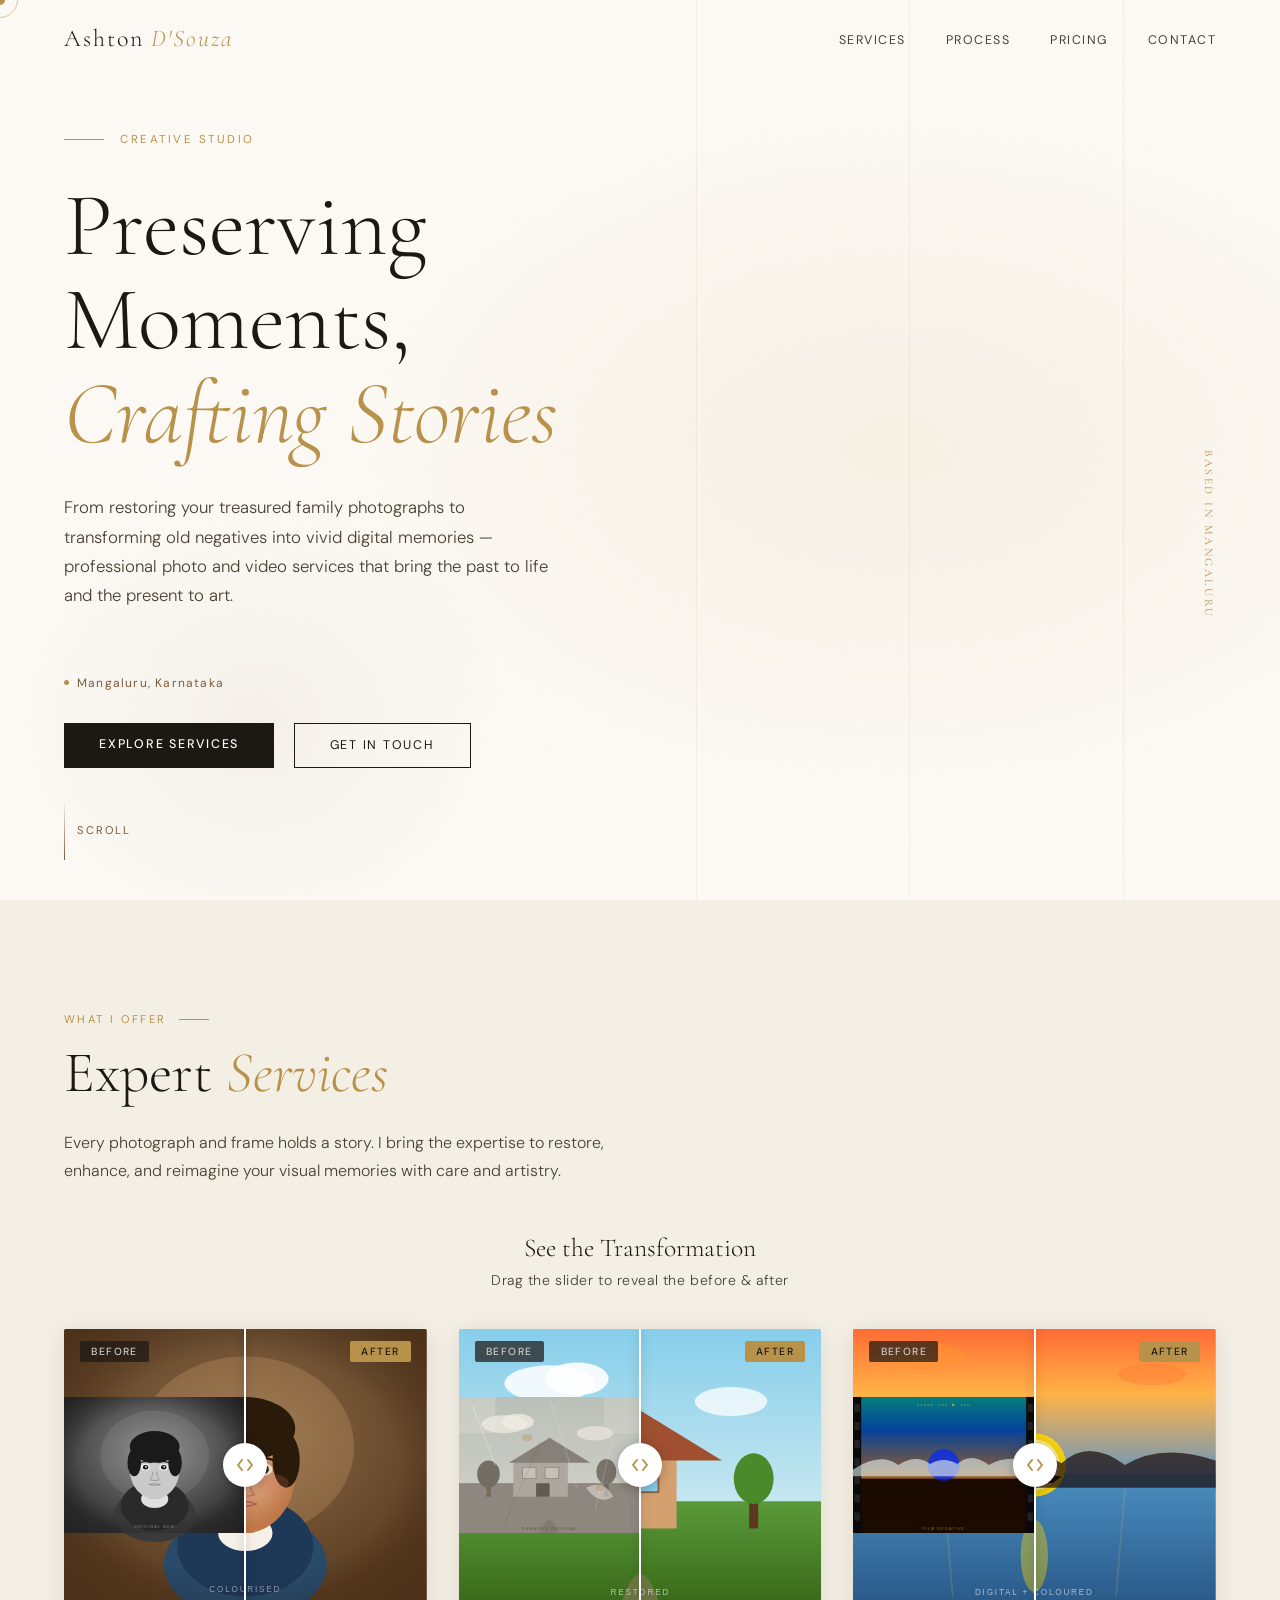
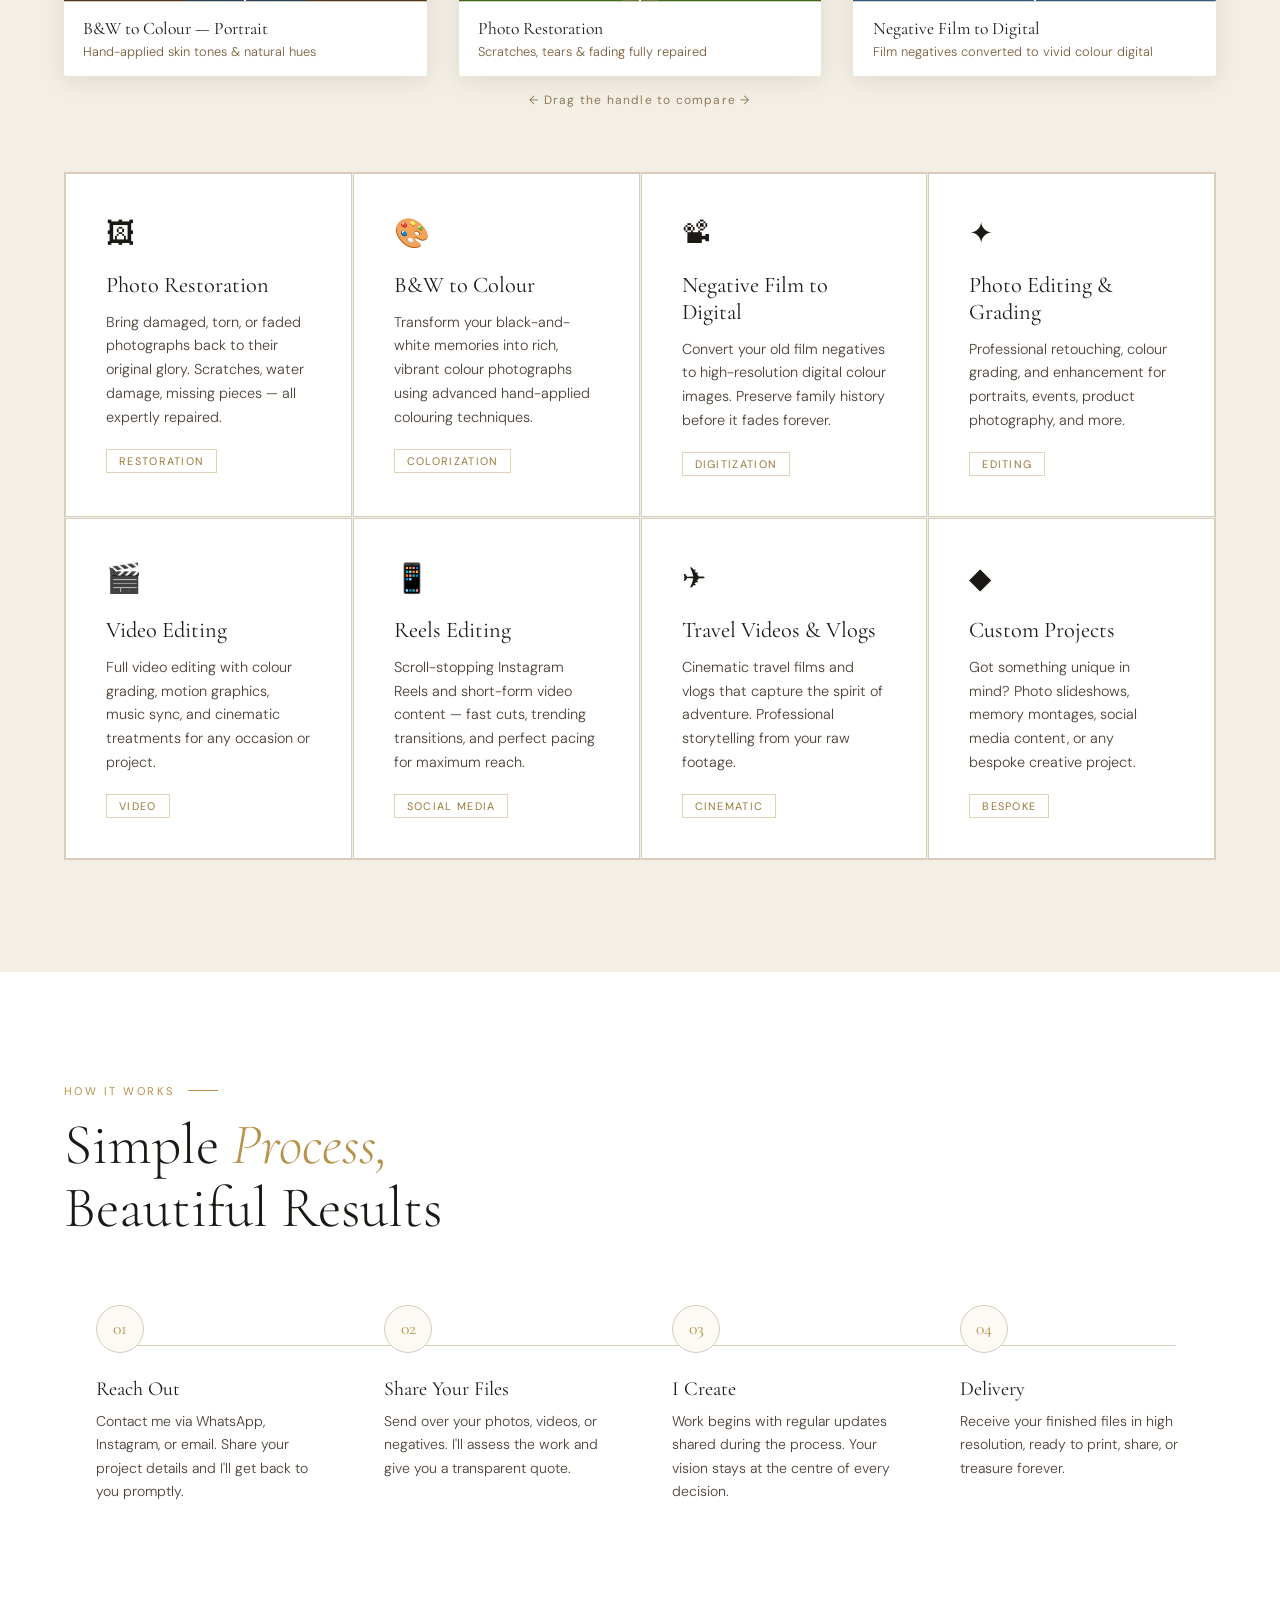
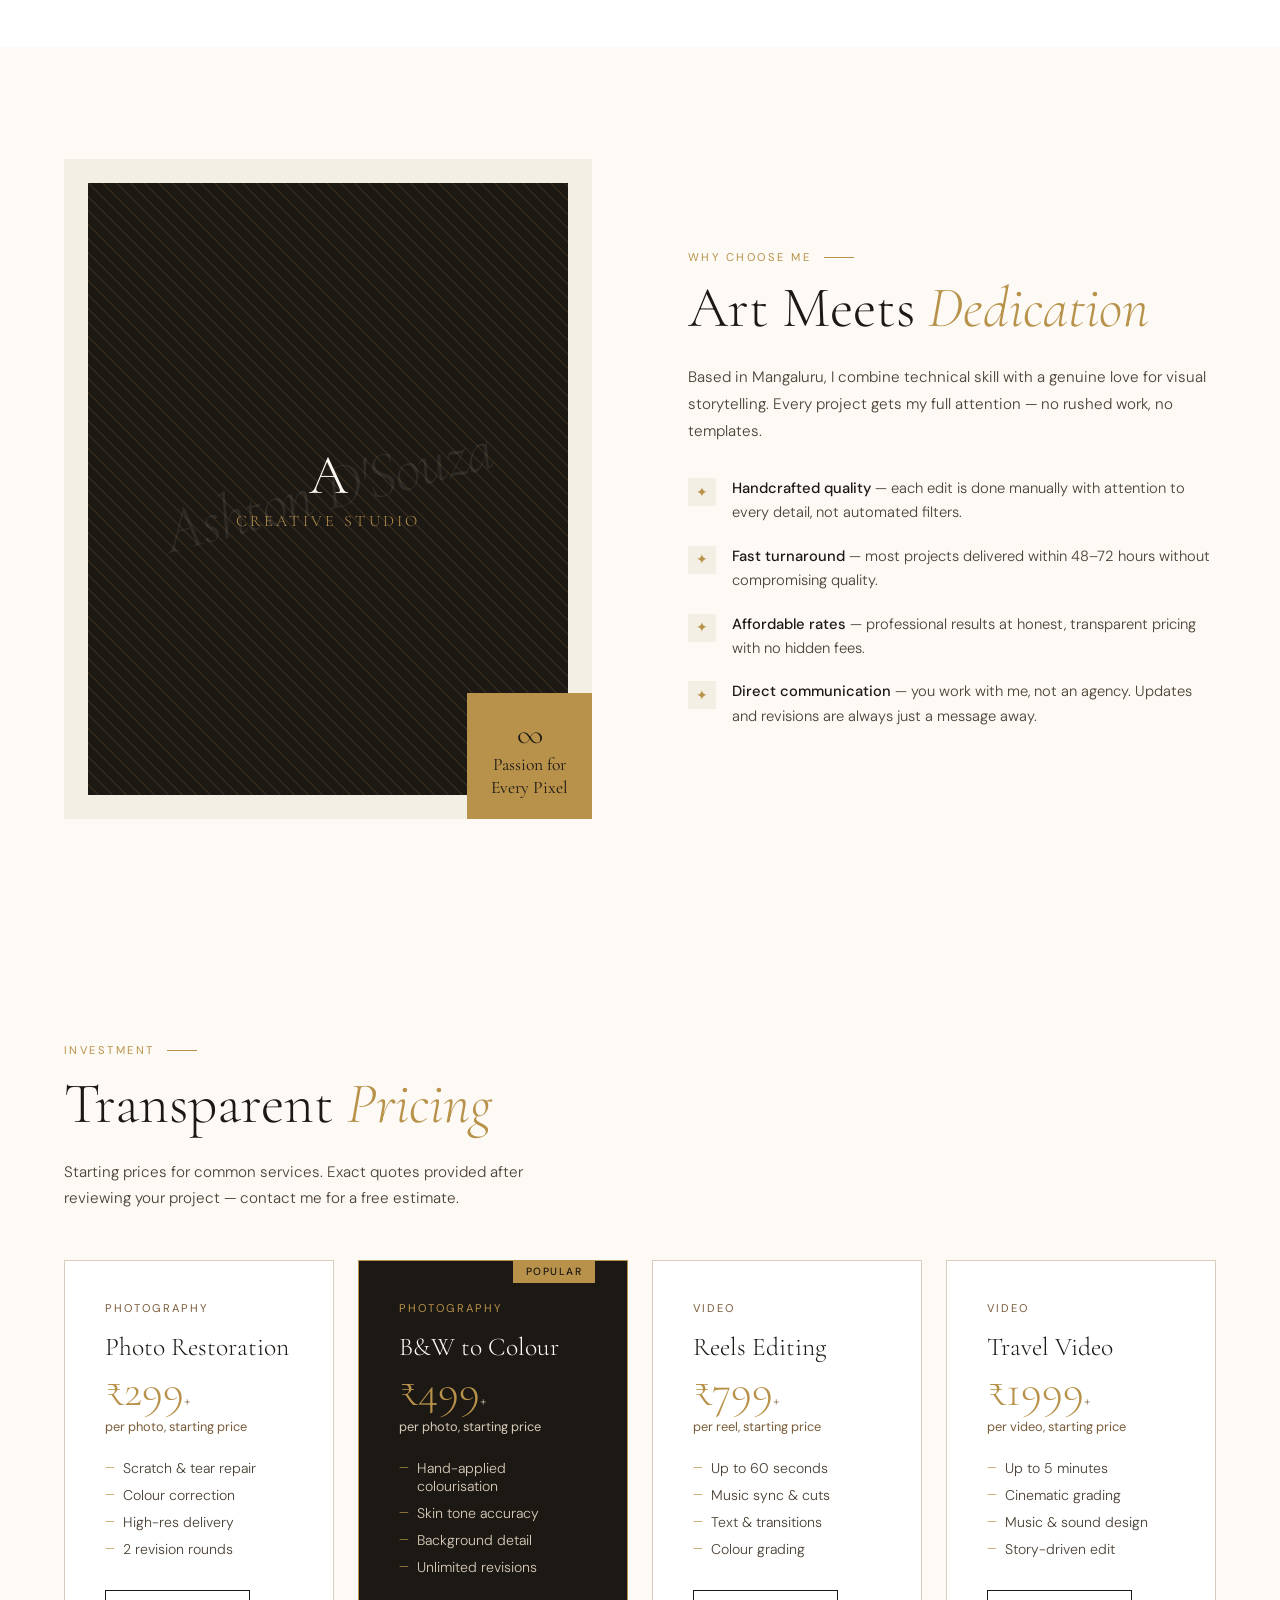
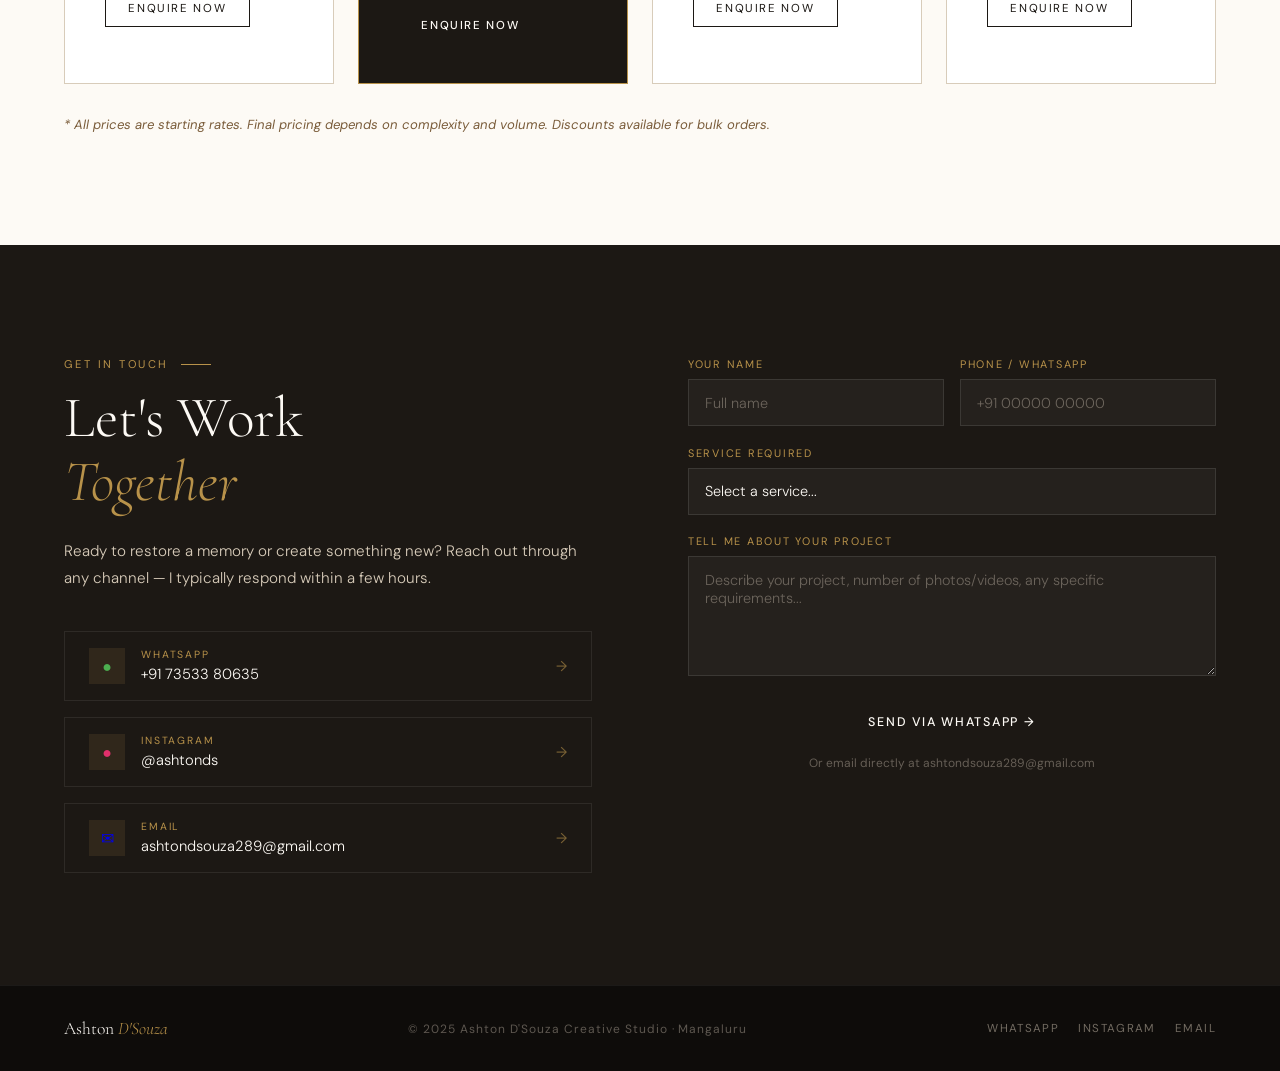
==== commit 5215ce96: "Update the word 'Hello' to 'Goodbye'" ====
--- a/index.html
+++ b/index.html
@@ -10,16 +10,19 @@
   *, *::before, *::after { margin: 0; padding: 0; box-sizing: border-box; }
 
   :root {
-    --cream: #F5F0E8;
-    --cream2: #EDE6D8;
-    --ink: #1A1510;
-    --ink2: #3A332A;
-    --gold: #C8A96E;
-    --gold2: #A08040;
-    --warm: #8B6B4A;
+    --cream: #FDFAF5;
+    --cream2: #F4EFE4;
+    --ink: #1C1814;
+    --ink2: #4A4035;
+    --gold: #B8924A;
+    --gold2: #9A7838;
+    --gold-light: #E8D5A8;
+    --warm: #7A5C3A;
     --rust: #B85C38;
     --sage: #6B7B5A;
-    --soft: #D4C9B8;
+    --soft: #D8CCBA;
+    --white: #FFFFFF;
+    --shadow: rgba(28,24,20,0.10);
   }
 
   html { scroll-behavior: smooth; }
@@ -44,15 +47,14 @@
   }
   .cursor-ring {
     width: 36px; height: 36px;
-    border: 1px solid var(--gold);
+    border: 1.5px solid var(--gold);
     border-radius: 50%;
     position: fixed; top: 0; left: 0;
     pointer-events: none; z-index: 9998;
     transition: transform 0.4s ease, width 0.3s, height 0.3s, opacity 0.3s;
     transform: translate(-50%, -50%);
-    opacity: 0.6;
-  }
-  body:hover .cursor { opacity: 1; }
+    opacity: 0.5;
+  }
 
   /* NAV */
   nav {
@@ -60,12 +62,13 @@
     display: flex; align-items: center; justify-content: space-between;
     padding: 1.5rem 4rem;
     background: transparent;
-    transition: background 0.4s, backdrop-filter 0.4s;
+    transition: background 0.4s, backdrop-filter 0.4s, box-shadow 0.4s;
   }
   nav.scrolled {
-    background: rgba(245,240,232,0.92);
-    backdrop-filter: blur(12px);
+    background: rgba(253,250,245,0.94);
+    backdrop-filter: blur(14px);
     border-bottom: 1px solid var(--soft);
+    box-shadow: 0 2px 20px var(--shadow);
   }
   .nav-logo {
     font-family: 'Cormorant Garamond', serif;
@@ -95,22 +98,23 @@
     padding: 0 4rem;
     position: relative;
     overflow: hidden;
+    background: var(--cream);
   }
   .hero-bg {
     position: absolute; inset: 0;
-    background: radial-gradient(ellipse 80% 70% at 70% 50%, rgba(200,169,110,0.08) 0%, transparent 60%),
-                radial-gradient(ellipse 40% 50% at 20% 80%, rgba(139,107,74,0.06) 0%, transparent 50%);
+    background: radial-gradient(ellipse 80% 70% at 70% 50%, rgba(184,146,74,0.09) 0%, transparent 60%),
+                radial-gradient(ellipse 40% 50% at 20% 80%, rgba(122,92,58,0.06) 0%, transparent 50%);
   }
   .hero-grain {
     position: absolute; inset: 0;
-    background-image: url("data:image/svg+xml,%3Csvg xmlns='http://www.w3.org/2000/svg' width='300' height='300'%3E%3Cfilter id='n'%3E%3CfeTurbulence type='fractalNoise' baseFrequency='0.75' numOctaves='4' stitchTiles='stitch'/%3E%3CfeColorMatrix type='saturate' values='0'/%3E%3C/filter%3E%3Crect width='300' height='300' filter='url(%23n)' opacity='0.035'/%3E%3C/svg%3E");
+    background-image: url("data:image/svg+xml,%3Csvg xmlns='http://www.w3.org/2000/svg' width='300' height='300'%3E%3Cfilter id='n'%3E%3CfeTurbulence type='fractalNoise' baseFrequency='0.75' numOctaves='4' stitchTiles='stitch'/%3E%3CfeColorMatrix type='saturate' values='0'/%3E%3C/filter%3E%3Crect width='300' height='300' filter='url(%23n)' opacity='0.025'/%3E%3C/svg%3E");
     pointer-events: none;
   }
   .hero-lines {
     position: absolute; right: 0; top: 0; bottom: 0; width: 50%;
     display: flex;
     pointer-events: none;
-    opacity: 0.18;
+    opacity: 0.12;
   }
   .hero-line {
     flex: 1;
@@ -176,7 +180,7 @@
   .btn-outline {
     display: inline-block;
     padding: 0.85rem 2.2rem;
-    border: 1px solid var(--ink);
+    border: 1.5px solid var(--ink);
     color: var(--ink);
     text-decoration: none;
     font-size: 0.78rem;
@@ -230,26 +234,161 @@
   }
   .section-title em { font-style: italic; color: var(--gold); }
 
-  /* SERVICES */
-  .services { background: var(--ink); }
+  /* ===================== */
+  /* SERVICES — LIGHT MODE */
+  /* ===================== */
+  .services { background: var(--cream2); }
   .services .section-label { color: var(--gold); }
-  .services .section-title { color: var(--cream); }
+  .services .section-title { color: var(--ink); }
   .services .section-title em { color: var(--gold); }
   .services-intro {
-    color: var(--soft); font-weight: 300; line-height: 1.7; font-size: 1rem;
-    max-width: 560px; margin-bottom: 4rem;
-  }
+    color: var(--ink2); font-weight: 300; line-height: 1.7; font-size: 1rem;
+    max-width: 560px; margin-bottom: 3rem;
+  }
+
+  /* ======================== */
+  /* BEFORE / AFTER SLIDERS   */
+  /* ======================== */
+  .before-after-section {
+    margin-bottom: 4rem;
+  }
+  .ba-intro {
+    text-align: center;
+    margin-bottom: 2.5rem;
+  }
+  .ba-intro h3 {
+    font-family: 'Cormorant Garamond', serif;
+    font-size: 1.6rem;
+    font-weight: 300;
+    color: var(--ink);
+    margin-bottom: 0.5rem;
+  }
+  .ba-intro p {
+    font-size: 0.88rem;
+    color: var(--ink2);
+    font-weight: 300;
+    letter-spacing: 0.04em;
+  }
+  .ba-grid {
+    display: grid;
+    grid-template-columns: repeat(auto-fit, minmax(300px, 1fr));
+    gap: 2rem;
+    margin-bottom: 1.5rem;
+  }
+
+  /* Individual slider card */
+  .ba-card {
+    border-radius: 2px;
+    overflow: hidden;
+    box-shadow: 0 4px 24px var(--shadow);
+    position: relative;
+    background: var(--soft);
+  }
+  .ba-card-label {
+    position: absolute;
+    top: 0; left: 0; right: 0;
+    display: flex; justify-content: space-between;
+    z-index: 10;
+    padding: 0.75rem 1rem;
+    pointer-events: none;
+  }
+  .ba-tag {
+    font-size: 0.65rem;
+    letter-spacing: 0.14em;
+    text-transform: uppercase;
+    font-weight: 500;
+    padding: 0.25rem 0.7rem;
+    border-radius: 2px;
+  }
+  .ba-tag.before { background: rgba(28,24,20,0.72); color: #ccc; }
+  .ba-tag.after { background: var(--gold); color: var(--ink); }
+
+  /* The slider container */
+  .ba-slider-wrap {
+    position: relative;
+    width: 100%;
+    aspect-ratio: 4/3;
+    overflow: hidden;
+    user-select: none;
+    -webkit-user-select: none;
+  }
+
+  /* Base image — the "after" (colored) sits below, "before" (b&w) clips on top */
+  .ba-img-after,
+  .ba-img-before {
+    position: absolute;
+    inset: 0;
+    width: 100%;
+    height: 100%;
+    display: flex; align-items: center; justify-content: center;
+  }
+  .ba-img-after { z-index: 1; }
+  .ba-img-before { z-index: 2; }
+
+  /* SVG placeholders that simulate real photos */
+  .ba-img-after svg,
+  .ba-img-before svg {
+    width: 100%; height: 100%;
+    display: block;
+  }
+
+  /* The clip mask on before */
+  .ba-clip {
+    position: absolute;
+    inset: 0;
+    z-index: 2;
+    overflow: hidden;
+    /* width controlled by JS */
+  }
+  .ba-clip svg { width: 100%; height: 100%; }
+
+  /* Divider line */
+  .ba-divider {
+    position: absolute;
+    top: 0; bottom: 0;
+    width: 2px;
+    background: white;
+    z-index: 5;
+    transform: translateX(-50%);
+    box-shadow: 0 0 10px rgba(0,0,0,0.3);
+    pointer-events: none;
+  }
+  /* Handle */
+  .ba-handle {
+    position: absolute;
+    top: 50%; left: 50%;
+    transform: translate(-50%, -50%);
+    width: 44px; height: 44px;
+    background: white;
+    border-radius: 50%;
+    display: flex; align-items: center; justify-content: center;
+    box-shadow: 0 2px 12px rgba(0,0,0,0.25);
+    cursor: ew-resize;
+    z-index: 6;
+    transition: box-shadow 0.2s, transform 0.1s;
+  }
+  .ba-handle:hover { box-shadow: 0 3px 20px rgba(0,0,0,0.35); }
+  .ba-handle svg { width: 20px; height: 20px; }
+  .ba-handle-inner {
+    position: absolute;
+    top: 0; bottom: 0;
+    z-index: 5;
+    /* left% set by JS */
+    pointer-events: none;
+  }
+
+  /* SERVICES GRID — now below the sliders */
   .services-grid {
     display: grid;
     grid-template-columns: repeat(auto-fit, minmax(280px, 1fr));
     gap: 1px;
-    border: 1px solid rgba(255,255,255,0.08);
+    border: 1px solid var(--soft);
   }
   .service-card {
     padding: 2.5rem;
-    background: rgba(255,255,255,0.02);
-    border: 1px solid rgba(255,255,255,0.06);
-    transition: background 0.3s, transform 0.3s;
+    background: var(--white);
+    border: 1px solid var(--soft);
+    transition: background 0.3s, transform 0.3s, box-shadow 0.3s;
     cursor: default;
     position: relative;
     overflow: hidden;
@@ -264,7 +403,11 @@
     transition: transform 0.4s ease;
   }
   .service-card:hover::before { transform: scaleX(1); }
-  .service-card:hover { background: rgba(200,169,110,0.05); }
+  .service-card:hover {
+    background: var(--cream);
+    box-shadow: 0 4px 20px var(--shadow);
+    transform: translateY(-2px);
+  }
   .service-icon {
     font-size: 1.8rem;
     margin-bottom: 1.2rem;
@@ -274,12 +417,12 @@
     font-family: 'Cormorant Garamond', serif;
     font-size: 1.4rem;
     font-weight: 400;
-    color: var(--cream);
+    color: var(--ink);
     margin-bottom: 0.8rem;
   }
   .service-desc {
     font-size: 0.9rem;
-    color: var(--soft);
+    color: var(--ink2);
     line-height: 1.65;
     font-weight: 300;
     margin-bottom: 1.2rem;
@@ -287,15 +430,15 @@
   .service-tag {
     display: inline-block;
     padding: 0.25rem 0.75rem;
-    border: 1px solid rgba(200,169,110,0.3);
-    color: var(--gold);
+    border: 1px solid rgba(184,146,74,0.4);
+    color: var(--gold2);
     font-size: 0.68rem;
     letter-spacing: 0.12em;
     text-transform: uppercase;
   }
 
   /* PROCESS */
-  .process { background: var(--cream2); }
+  .process { background: var(--white); }
   .process-steps {
     display: grid;
     grid-template-columns: repeat(auto-fit, minmax(200px, 1fr));
@@ -318,19 +461,19 @@
     width: 48px; height: 48px;
     border-radius: 50%;
     background: var(--cream);
-    border: 1px solid var(--soft);
+    border: 1.5px solid var(--soft);
     display: flex; align-items: center; justify-content: center;
     font-family: 'Cormorant Garamond', serif;
     font-size: 1.1rem;
     color: var(--gold);
     margin-bottom: 1.5rem;
     position: relative; z-index: 1;
-    transition: background 0.3s, border-color 0.3s;
+    transition: background 0.3s, border-color 0.3s, color 0.3s;
   }
   .step:hover .step-num {
     background: var(--gold);
     border-color: var(--gold);
-    color: var(--cream);
+    color: var(--white);
   }
   .step-title {
     font-family: 'Cormorant Garamond', serif;
@@ -360,6 +503,7 @@
     .hero { padding: 0 2rem; }
     section { padding: 5rem 2rem; }
     .process-steps::before { display: none; }
+    .ba-grid { grid-template-columns: 1fr; }
   }
   .why-visual {
     position: relative;
@@ -409,9 +553,7 @@
   .why-badge span { display: block; font-size: 2rem; font-weight: 300; }
   .why-content .section-label { margin-bottom: 0.8rem; }
   .why-points { list-style: none; margin-top: 2rem; display: flex; flex-direction: column; gap: 1.2rem; }
-  .why-point {
-    display: flex; gap: 1rem; align-items: flex-start;
-  }
+  .why-point { display: flex; gap: 1rem; align-items: flex-start; }
   .why-point-icon {
     flex-shrink: 0;
     width: 28px; height: 28px;
@@ -424,7 +566,7 @@
   .why-point-text { font-size: 0.92rem; line-height: 1.65; color: var(--ink2); font-weight: 300; }
   .why-point-text strong { color: var(--ink); font-weight: 500; }
 
-  /* PRICING TEASER */
+  /* PRICING */
   .pricing { background: var(--cream); }
   .pricing-cards {
     display: grid;
@@ -434,11 +576,12 @@
   }
   .price-card {
     padding: 2.5rem;
-    border: 1px solid var(--soft);
+    border: 1.5px solid var(--soft);
+    background: var(--white);
     position: relative;
-    transition: border-color 0.3s, transform 0.3s;
-  }
-  .price-card:hover { border-color: var(--gold); transform: translateY(-4px); }
+    transition: border-color 0.3s, transform 0.3s, box-shadow 0.3s;
+  }
+  .price-card:hover { border-color: var(--gold); transform: translateY(-4px); box-shadow: 0 8px 28px var(--shadow); }
   .price-card.featured {
     border-color: var(--gold);
     background: var(--ink);
@@ -528,11 +671,11 @@
   }
   .contact-method:hover {
     border-color: var(--gold);
-    background: rgba(200,169,110,0.06);
+    background: rgba(184,146,74,0.06);
   }
   .contact-method-icon {
     width: 36px; height: 36px;
-    background: rgba(200,169,110,0.12);
+    background: rgba(184,146,74,0.12);
     display: flex; align-items: center; justify-content: center;
     font-size: 1rem;
     flex-shrink: 0;
@@ -551,7 +694,6 @@
   }
   .contact-method:hover .contact-method-arrow { transform: translateX(3px); opacity: 1; }
 
-  /* Contact form side */
   .contact-form-side { }
   .form-group { margin-bottom: 1.2rem; }
   .form-label {
@@ -636,7 +778,6 @@
   .reveal-delay-3 { transition-delay: 0.3s; }
   .reveal-delay-4 { transition-delay: 0.4s; }
 
-  /* Floating elements */
   .floating-text {
     position: absolute;
     font-family: 'Cormorant Garamond', serif;
@@ -652,7 +793,6 @@
     animation: fadeUp 1s 1s ease both;
   }
 
-  /* Mangaluru location tag */
   .location-tag {
     display: inline-flex; align-items: center; gap: 0.5rem;
     font-size: 0.75rem; color: var(--warm); letter-spacing: 0.1em;
@@ -669,9 +809,22 @@
     50% { opacity: 0.5; transform: scale(1.4); }
   }
 
-  /* whatsapp green hint */
   .wa { color: #4CAF50; }
   .ig { color: #E1306C; }
+
+  /* Hint text on sliders */
+  .ba-hint {
+    text-align: center;
+    font-size: 0.75rem;
+    color: var(--warm);
+    letter-spacing: 0.1em;
+    margin-top: -0.5rem;
+    margin-bottom: 3rem;
+    opacity: 0.8;
+  }
+  .ba-hint span {
+    display: inline-flex; align-items: center; gap: 0.4rem;
+  }
 </style>
 </head>
 <body>
@@ -731,6 +884,350 @@
   <h2 class="section-title">Expert <em>Services</em></h2>
   <p class="services-intro">Every photograph and frame holds a story. I bring the expertise to restore, enhance, and reimagine your visual memories with care and artistry.</p>
 
+  <!-- BEFORE / AFTER SLIDERS -->
+  <div class="before-after-section reveal">
+    <div class="ba-intro">
+      <h3>See the Transformation</h3>
+      <p>Drag the slider to reveal the before &amp; after</p>
+    </div>
+
+    <div class="ba-grid">
+
+      <!-- SLIDER 1: B&W to Colour — Portrait -->
+      <div class="ba-card">
+        <div class="ba-card-label">
+          <span class="ba-tag before">Before</span>
+          <span class="ba-tag after">After</span>
+        </div>
+        <div class="ba-slider-wrap" id="slider1">
+          <!-- After image: coloured portrait -->
+          <div class="ba-img-after">
+            <svg viewBox="0 0 400 300" xmlns="http://www.w3.org/2000/svg">
+              <defs>
+                <radialGradient id="bg1c" cx="50%" cy="40%" r="60%">
+                  <stop offset="0%" stop-color="#8B6B4A"/>
+                  <stop offset="100%" stop-color="#5C3D20"/>
+                </radialGradient>
+                <radialGradient id="skin1" cx="50%" cy="45%" r="50%">
+                  <stop offset="0%" stop-color="#E8B898"/>
+                  <stop offset="100%" stop-color="#C07848"/>
+                </radialGradient>
+              </defs>
+              <!-- Background -->
+              <rect width="400" height="300" fill="url(#bg1c)"/>
+              <!-- Warm studio light -->
+              <ellipse cx="200" cy="130" rx="120" ry="100" fill="rgba(255,200,140,0.18)"/>
+              <!-- Jacket -->
+              <ellipse cx="200" cy="260" rx="90" ry="60" fill="#2A4A6A"/>
+              <ellipse cx="200" cy="240" rx="75" ry="55" fill="#1E3858"/>
+              <!-- Collar/shirt -->
+              <ellipse cx="200" cy="225" rx="30" ry="20" fill="#F5F0E8"/>
+              <!-- Neck -->
+              <rect x="185" y="185" width="30" height="40" rx="8" fill="#D4946A"/>
+              <!-- Head -->
+              <ellipse cx="200" cy="160" rx="55" ry="65" fill="url(#skin1)"/>
+              <!-- Hair -->
+              <ellipse cx="200" cy="110" rx="55" ry="35" fill="#2A1A0A"/>
+              <ellipse cx="155" cy="145" rx="15" ry="30" fill="#2A1A0A"/>
+              <ellipse cx="245" cy="145" rx="15" ry="30" fill="#2A1A0A"/>
+              <!-- Eyes -->
+              <ellipse cx="180" cy="155" rx="10" ry="7" fill="#F5E8D0"/>
+              <ellipse cx="220" cy="155" rx="10" ry="7" fill="#F5E8D0"/>
+              <ellipse cx="180" cy="155" rx="6" ry="5" fill="#3D2010"/>
+              <ellipse cx="220" cy="155" rx="6" ry="5" fill="#3D2010"/>
+              <ellipse cx="181" cy="154" rx="2" ry="2" fill="white"/>
+              <ellipse cx="221" cy="154" rx="2" ry="2" fill="white"/>
+              <!-- Eyebrows -->
+              <path d="M168 145 Q180 140 192 145" stroke="#2A1A0A" stroke-width="2.5" fill="none" stroke-linecap="round"/>
+              <path d="M208 145 Q220 140 232 145" stroke="#2A1A0A" stroke-width="2.5" fill="none" stroke-linecap="round"/>
+              <!-- Nose -->
+              <path d="M196 165 Q195 178 190 183 Q200 186 210 183 Q205 178 204 165" stroke="#C07848" stroke-width="1.5" fill="none"/>
+              <!-- Lips -->
+              <path d="M188 193 Q200 198 212 193" stroke="#B85C58" stroke-width="2" fill="none" stroke-linecap="round"/>
+              <path d="M188 193 Q200 188 212 193" stroke="#B85C58" stroke-width="1.5" fill="none" stroke-linecap="round"/>
+              <!-- Blush -->
+              <ellipse cx="170" cy="170" rx="18" ry="10" fill="rgba(220,120,100,0.2)"/>
+              <ellipse cx="230" cy="170" rx="18" ry="10" fill="rgba(220,120,100,0.2)"/>
+              <!-- Subtle vignette -->
+              <rect width="400" height="300" fill="url(#vignette1)" opacity="0.4"/>
+              <defs>
+                <radialGradient id="vignette1" cx="50%" cy="50%" r="70%">
+                  <stop offset="60%" stop-color="transparent"/>
+                  <stop offset="100%" stop-color="#3A2010"/>
+                </radialGradient>
+              </defs>
+              <!-- Label text -->
+              <text x="200" y="290" text-anchor="middle" fill="rgba(255,255,255,0.5)" font-size="9" letter-spacing="2" font-family="sans-serif">COLOURISED</text>
+            </svg>
+          </div>
+          <!-- Before image: b&w portrait (clipped) -->
+          <div class="ba-clip" id="clip1" style="width:50%">
+            <svg viewBox="0 0 400 300" xmlns="http://www.w3.org/2000/svg">
+              <defs>
+                <radialGradient id="bg1bw" cx="50%" cy="40%" r="60%">
+                  <stop offset="0%" stop-color="#888"/>
+                  <stop offset="100%" stop-color="#333"/>
+                </radialGradient>
+              </defs>
+              <rect width="400" height="300" fill="url(#bg1bw)"/>
+              <ellipse cx="200" cy="130" rx="120" ry="100" fill="rgba(255,255,255,0.08)"/>
+              <ellipse cx="200" cy="260" rx="90" ry="60" fill="#3A3A3A"/>
+              <ellipse cx="200" cy="240" rx="75" ry="55" fill="#2A2A2A"/>
+              <ellipse cx="200" cy="225" rx="30" ry="20" fill="#E0E0E0"/>
+              <rect x="185" y="185" width="30" height="40" rx="8" fill="#B0B0B0"/>
+              <ellipse cx="200" cy="160" rx="55" ry="65" fill="#CACACA"/>
+              <ellipse cx="200" cy="110" rx="55" ry="35" fill="#1A1A1A"/>
+              <ellipse cx="155" cy="145" rx="15" ry="30" fill="#1A1A1A"/>
+              <ellipse cx="245" cy="145" rx="15" ry="30" fill="#1A1A1A"/>
+              <ellipse cx="180" cy="155" rx="10" ry="7" fill="#F0F0F0"/>
+              <ellipse cx="220" cy="155" rx="10" ry="7" fill="#F0F0F0"/>
+              <ellipse cx="180" cy="155" rx="6" ry="5" fill="#1A1A1A"/>
+              <ellipse cx="220" cy="155" rx="6" ry="5" fill="#1A1A1A"/>
+              <ellipse cx="181" cy="154" rx="2" ry="2" fill="white"/>
+              <ellipse cx="221" cy="154" rx="2" ry="2" fill="white"/>
+              <path d="M168 145 Q180 140 192 145" stroke="#1A1A1A" stroke-width="2.5" fill="none" stroke-linecap="round"/>
+              <path d="M208 145 Q220 140 232 145" stroke="#1A1A1A" stroke-width="2.5" fill="none" stroke-linecap="round"/>
+              <path d="M196 165 Q195 178 190 183 Q200 186 210 183 Q205 178 204 165" stroke="#888" stroke-width="1.5" fill="none"/>
+              <path d="M188 193 Q200 198 212 193" stroke="#888" stroke-width="2" fill="none" stroke-linecap="round"/>
+              <path d="M188 193 Q200 188 212 193" stroke="#888" stroke-width="1.5" fill="none" stroke-linecap="round"/>
+              <rect width="400" height="300" fill="url(#vig1bw)" opacity="0.5"/>
+              <defs>
+                <radialGradient id="vig1bw" cx="50%" cy="50%" r="70%">
+                  <stop offset="60%" stop-color="transparent"/>
+                  <stop offset="100%" stop-color="#111"/>
+                </radialGradient>
+              </defs>
+              <text x="200" y="290" text-anchor="middle" fill="rgba(255,255,255,0.4)" font-size="9" letter-spacing="2" font-family="sans-serif">ORIGINAL B&amp;W</text>
+            </svg>
+          </div>
+          <!-- Divider + Handle -->
+          <div class="ba-divider" id="divider1" style="left:50%"></div>
+          <div class="ba-handle-inner" id="handleWrap1" style="left:50%">
+            <div class="ba-handle">
+              <svg viewBox="0 0 20 20" fill="none" xmlns="http://www.w3.org/2000/svg">
+                <path d="M7 5L3 10L7 15" stroke="#B8924A" stroke-width="2" stroke-linecap="round" stroke-linejoin="round"/>
+                <path d="M13 5L17 10L13 15" stroke="#B8924A" stroke-width="2" stroke-linecap="round" stroke-linejoin="round"/>
+              </svg>
+            </div>
+          </div>
+        </div>
+        <div style="padding: 1rem 1.2rem; background: var(--white); border-top: 1px solid var(--soft);">
+          <p style="font-family:'Cormorant Garamond',serif; font-size:1.1rem; color:var(--ink); font-weight:400;">B&amp;W to Colour — Portrait</p>
+          <p style="font-size:0.8rem; color:var(--warm); font-weight:300; margin-top:0.25rem;">Hand-applied skin tones &amp; natural hues</p>
+        </div>
+      </div>
+
+      <!-- SLIDER 2: Photo Restoration — Old damaged photo -->
+      <div class="ba-card">
+        <div class="ba-card-label">
+          <span class="ba-tag before">Before</span>
+          <span class="ba-tag after">After</span>
+        </div>
+        <div class="ba-slider-wrap" id="slider2">
+          <!-- After: Restored clean photo -->
+          <div class="ba-img-after">
+            <svg viewBox="0 0 400 300" xmlns="http://www.w3.org/2000/svg">
+              <defs>
+                <linearGradient id="sky2" x1="0%" y1="0%" x2="0%" y2="100%">
+                  <stop offset="0%" stop-color="#87CEEB"/>
+                  <stop offset="100%" stop-color="#C8E8F0"/>
+                </linearGradient>
+                <linearGradient id="grass2" x1="0%" y1="0%" x2="0%" y2="100%">
+                  <stop offset="0%" stop-color="#5A9A3A"/>
+                  <stop offset="100%" stop-color="#3A6A1A"/>
+                </linearGradient>
+              </defs>
+              <!-- Sky -->
+              <rect width="400" height="200" fill="url(#sky2)"/>
+              <!-- Clouds -->
+              <ellipse cx="100" cy="60" rx="50" ry="20" fill="white" opacity="0.85"/>
+              <ellipse cx="130" cy="55" rx="35" ry="18" fill="white" opacity="0.9"/>
+              <ellipse cx="300" cy="80" rx="40" ry="16" fill="white" opacity="0.75"/>
+              <!-- Ground -->
+              <rect x="0" y="190" width="400" height="110" fill="url(#grass2)"/>
+              <!-- Path -->
+              <path d="M180 300 Q200 240 220 300" fill="#8B7A5A" opacity="0.6"/>
+              <!-- House -->
+              <rect x="120" y="140" width="120" height="80" fill="#D4A070"/>
+              <polygon points="110,145 200,90 290,145" fill="#A05030"/>
+              <!-- Windows -->
+              <rect x="140" y="155" width="30" height="25" fill="#87CEEB" stroke="#8B6040" stroke-width="2"/>
+              <rect x="190" y="155" width="30" height="25" fill="#87CEEB" stroke="#8B6040" stroke-width="2"/>
+              <!-- Door -->
+              <rect x="170" y="190" width="30" height="30" fill="#6B4020" rx="2"/>
+              <!-- Trees -->
+              <rect x="60" y="185" width="10" height="35" fill="#5C3820"/>
+              <ellipse cx="65" cy="170" rx="25" ry="30" fill="#3A7A20"/>
+              <rect x="320" y="185" width="10" height="35" fill="#5C3820"/>
+              <ellipse cx="325" cy="165" rx="22" ry="28" fill="#4A8A2A"/>
+              <!-- Label -->
+              <text x="200" y="293" text-anchor="middle" fill="rgba(255,255,255,0.6)" font-size="9" letter-spacing="2" font-family="sans-serif">RESTORED</text>
+            </svg>
+          </div>
+          <!-- Before: Damaged/scratched/faded version -->
+          <div class="ba-clip" id="clip2" style="width:50%">
+            <svg viewBox="0 0 400 300" xmlns="http://www.w3.org/2000/svg">
+              <defs>
+                <linearGradient id="sky2bw" x1="0%" y1="0%" x2="0%" y2="100%">
+                  <stop offset="0%" stop-color="#B8C8C8"/>
+                  <stop offset="100%" stop-color="#D0D8D8"/>
+                </linearGradient>
+              </defs>
+              <rect width="400" height="200" fill="url(#sky2bw)"/>
+              <ellipse cx="100" cy="60" rx="50" ry="20" fill="white" opacity="0.7"/>
+              <ellipse cx="130" cy="55" rx="35" ry="18" fill="white" opacity="0.75"/>
+              <ellipse cx="300" cy="80" rx="40" ry="16" fill="white" opacity="0.6"/>
+              <rect x="0" y="190" width="400" height="110" fill="#808080"/>
+              <path d="M180 300 Q200 240 220 300" fill="#6A6A6A" opacity="0.6"/>
+              <rect x="120" y="140" width="120" height="80" fill="#A8A8A8"/>
+              <polygon points="110,145 200,90 290,145" fill="#787878"/>
+              <rect x="140" y="155" width="30" height="25" fill="#C8C8C8" stroke="#888" stroke-width="2"/>
+              <rect x="190" y="155" width="30" height="25" fill="#C8C8C8" stroke="#888" stroke-width="2"/>
+              <rect x="170" y="190" width="30" height="30" fill="#4A4A4A" rx="2"/>
+              <rect x="60" y="185" width="10" height="35" fill="#5A5A5A"/>
+              <ellipse cx="65" cy="170" rx="25" ry="30" fill="#606060"/>
+              <rect x="320" y="185" width="10" height="35" fill="#5A5A5A"/>
+              <ellipse cx="325" cy="165" rx="22" ry="28" fill="#686868"/>
+              <!-- Scratches / damage overlay -->
+              <line x1="30" y1="20" x2="80" y2="150" stroke="rgba(255,255,255,0.7)" stroke-width="1.5"/>
+              <line x1="200" y1="0" x2="260" y2="200" stroke="rgba(255,255,255,0.5)" stroke-width="1"/>
+              <line x1="350" y1="50" x2="300" y2="250" stroke="rgba(255,255,255,0.6)" stroke-width="0.8"/>
+              <line x1="100" y1="280" x2="180" y2="100" stroke="rgba(0,0,0,0.3)" stroke-width="0.8"/>
+              <!-- Tear/damage patch -->
+              <path d="M280 200 Q320 180 340 220 Q310 240 280 200Z" fill="rgba(255,255,255,0.5)"/>
+              <!-- Faded corners -->
+              <rect x="0" y="0" width="80" height="80" fill="rgba(255,255,255,0.25)" />
+              <rect x="320" y="0" width="80" height="80" fill="rgba(255,255,255,0.2)" />
+              <!-- Brown age spots -->
+              <ellipse cx="150" cy="90" rx="12" ry="8" fill="rgba(180,140,100,0.4)"/>
+              <ellipse cx="310" cy="200" rx="9" ry="7" fill="rgba(180,140,100,0.35)"/>
+              <ellipse cx="60" cy="210" rx="7" ry="5" fill="rgba(180,140,100,0.3)"/>
+              <!-- Sepia overlay -->
+              <rect width="400" height="300" fill="rgba(190,160,120,0.2)"/>
+              <text x="200" y="293" text-anchor="middle" fill="rgba(80,60,40,0.6)" font-size="9" letter-spacing="2" font-family="sans-serif">DAMAGED ORIGINAL</text>
+            </svg>
+          </div>
+          <div class="ba-divider" id="divider2" style="left:50%"></div>
+          <div class="ba-handle-inner" id="handleWrap2" style="left:50%">
+            <div class="ba-handle">
+              <svg viewBox="0 0 20 20" fill="none" xmlns="http://www.w3.org/2000/svg">
+                <path d="M7 5L3 10L7 15" stroke="#B8924A" stroke-width="2" stroke-linecap="round" stroke-linejoin="round"/>
+                <path d="M13 5L17 10L13 15" stroke="#B8924A" stroke-width="2" stroke-linecap="round" stroke-linejoin="round"/>
+              </svg>
+            </div>
+          </div>
+        </div>
+        <div style="padding: 1rem 1.2rem; background: var(--white); border-top: 1px solid var(--soft);">
+          <p style="font-family:'Cormorant Garamond',serif; font-size:1.1rem; color:var(--ink); font-weight:400;">Photo Restoration</p>
+          <p style="font-size:0.8rem; color:var(--warm); font-weight:300; margin-top:0.25rem;">Scratches, tears &amp; fading fully repaired</p>
+        </div>
+      </div>
+
+      <!-- SLIDER 3: Negative Film to Digital + Colour -->
+      <div class="ba-card">
+        <div class="ba-card-label">
+          <span class="ba-tag before">Before</span>
+          <span class="ba-tag after">After</span>
+        </div>
+        <div class="ba-slider-wrap" id="slider3">
+          <!-- After: vivid coloured digital -->
+          <div class="ba-img-after">
+            <svg viewBox="0 0 400 300" xmlns="http://www.w3.org/2000/svg">
+              <defs>
+                <linearGradient id="sunset3" x1="0%" y1="0%" x2="0%" y2="100%">
+                  <stop offset="0%" stop-color="#FF6B35"/>
+                  <stop offset="40%" stop-color="#FFB347"/>
+                  <stop offset="100%" stop-color="#4A90D9"/>
+                </linearGradient>
+                <linearGradient id="water3" x1="0%" y1="0%" x2="0%" y2="100%">
+                  <stop offset="0%" stop-color="#4A8FC0"/>
+                  <stop offset="100%" stop-color="#2A5A8A"/>
+                </linearGradient>
+              </defs>
+              <rect width="400" height="180" fill="url(#sunset3)"/>
+              <rect x="0" y="160" width="400" height="140" fill="url(#water3)"/>
+              <!-- Sun -->
+              <circle cx="200" cy="150" r="35" fill="#FFD700" opacity="0.9"/>
+              <circle cx="200" cy="150" r="28" fill="#FFEC8B"/>
+              <!-- Sun reflection -->
+              <ellipse cx="200" cy="250" rx="15" ry="40" fill="rgba(255,215,0,0.4)"/>
+              <!-- Horizon silhouette - mountains -->
+              <path d="M0 160 Q60 120 100 150 Q140 125 170 148 Q200 130 230 148 Q260 120 300 150 Q340 125 400 145 L400 175 L0 175Z" fill="#1A0A0A" opacity="0.7"/>
+              <!-- Boat silhouette -->
+              <path d="M170 163 L180 170 L220 170 L230 163 L200 158Z" fill="#1A0A0A"/>
+              <rect x="198" y="148" width="3" height="18" fill="#1A0A0A"/>
+              <path d="M201 148 L215 158 L201 158Z" fill="#1A0A0A" opacity="0.8"/>
+              <!-- Reflections in water -->
+              <line x1="100" y1="175" x2="110" y2="295" stroke="rgba(255,200,100,0.15)" stroke-width="2"/>
+              <line x1="300" y1="175" x2="290" y2="295" stroke="rgba(255,200,100,0.15)" stroke-width="2"/>
+              <!-- Clouds at top -->
+              <ellipse cx="80" cy="30" rx="45" ry="15" fill="rgba(255,150,50,0.5)"/>
+              <ellipse cx="330" cy="50" rx="38" ry="12" fill="rgba(255,120,50,0.4)"/>
+              <text x="200" y="293" text-anchor="middle" fill="rgba(255,255,255,0.6)" font-size="9" letter-spacing="2" font-family="sans-serif">DIGITAL + COLOURED</text>
+            </svg>
+          </div>
+          <!-- Before: Film negative look (inverted colours) -->
+          <div class="ba-clip" id="clip3" style="width:50%">
+            <svg viewBox="0 0 400 300" xmlns="http://www.w3.org/2000/svg">
+              <defs>
+                <linearGradient id="neg3" x1="0%" y1="0%" x2="0%" y2="100%">
+                  <stop offset="0%" stop-color="#009490"/>
+                  <stop offset="40%" stop-color="#004CB8"/>
+                  <stop offset="100%" stop-color="#B56D26"/>
+                </linearGradient>
+              </defs>
+              <!-- Negative inverted colours -->
+              <rect width="400" height="300" fill="#1A0A00"/>
+              <rect width="400" height="180" fill="url(#neg3)" opacity="0.85"/>
+              <!-- Film strip border -->
+              <rect x="0" y="0" width="18" height="300" fill="#0A0A0A"/>
+              <rect x="382" y="0" width="18" height="300" fill="#0A0A0A"/>
+              <!-- Film sprocket holes -->
+              <rect x="3" y="15" width="12" height="18" rx="2" fill="#222"/>
+              <rect x="3" y="55" width="12" height="18" rx="2" fill="#222"/>
+              <rect x="3" y="95" width="12" height="18" rx="2" fill="#222"/>
+              <rect x="3" y="135" width="12" height="18" rx="2" fill="#222"/>
+              <rect x="3" y="175" width="12" height="18" rx="2" fill="#222"/>
+              <rect x="3" y="215" width="12" height="18" rx="2" fill="#222"/>
+              <rect x="3" y="255" width="12" height="18" rx="2" fill="#222"/>
+              <rect x="385" y="15" width="12" height="18" rx="2" fill="#222"/>
+              <rect x="385" y="55" width="12" height="18" rx="2" fill="#222"/>
+              <rect x="385" y="95" width="12" height="18" rx="2" fill="#222"/>
+              <rect x="385" y="135" width="12" height="18" rx="2" fill="#222"/>
+              <rect x="385" y="175" width="12" height="18" rx="2" fill="#222"/>
+              <rect x="385" y="215" width="12" height="18" rx="2" fill="#222"/>
+              <rect x="385" y="255" width="12" height="18" rx="2" fill="#222"/>
+              <!-- Inverted sun circle -->
+              <circle cx="200" cy="150" r="35" fill="#0028FF" opacity="0.7"/>
+              <!-- Inverted mountains -->
+              <path d="M0 160 Q60 120 100 150 Q140 125 170 148 Q200 130 230 148 Q260 120 300 150 Q340 125 400 145 L400 175 L0 175Z" fill="#E5F5F5" opacity="0.6"/>
+              <!-- Frame number -->
+              <text x="200" y="20" text-anchor="middle" fill="rgba(255,200,50,0.6)" font-size="8" letter-spacing="3" font-family="monospace">KODAK 400 ▶ 12A</text>
+              <text x="200" y="293" text-anchor="middle" fill="rgba(255,200,50,0.5)" font-size="9" letter-spacing="2" font-family="sans-serif">FILM NEGATIVE</text>
+            </svg>
+          </div>
+          <div class="ba-divider" id="divider3" style="left:50%"></div>
+          <div class="ba-handle-inner" id="handleWrap3" style="left:50%">
+            <div class="ba-handle">
+              <svg viewBox="0 0 20 20" fill="none" xmlns="http://www.w3.org/2000/svg">
+                <path d="M7 5L3 10L7 15" stroke="#B8924A" stroke-width="2" stroke-linecap="round" stroke-linejoin="round"/>
+                <path d="M13 5L17 10L13 15" stroke="#B8924A" stroke-width="2" stroke-linecap="round" stroke-linejoin="round"/>
+              </svg>
+            </div>
+          </div>
+        </div>
+        <div style="padding: 1rem 1.2rem; background: var(--white); border-top: 1px solid var(--soft);">
+          <p style="font-family:'Cormorant Garamond',serif; font-size:1.1rem; color:var(--ink); font-weight:400;">Negative Film to Digital</p>
+          <p style="font-size:0.8rem; color:var(--warm); font-weight:300; margin-top:0.25rem;">Film negatives converted to vivid colour digital</p>
+        </div>
+      </div>
+
+    </div><!-- /ba-grid -->
+
+    <p class="ba-hint"><span>← Drag the handle to compare →</span></p>
+  </div><!-- /before-after-section -->
+
+  <!-- SERVICES GRID -->
   <div class="services-grid">
     <div class="service-card reveal">
       <span class="service-icon">🖼</span>
@@ -740,7 +1237,7 @@
     </div>
     <div class="service-card reveal reveal-delay-1">
       <span class="service-icon">🎨</span>
-      <h3 class="service-name">B&W to Colour</h3>
+      <h3 class="service-name">B&amp;W to Colour</h3>
       <p class="service-desc">Transform your black-and-white memories into rich, vibrant colour photographs using advanced hand-applied colouring techniques.</p>
       <span class="service-tag">Colorization</span>
     </div>
@@ -752,7 +1249,7 @@
     </div>
     <div class="service-card reveal reveal-delay-3">
       <span class="service-icon">✦</span>
-      <h3 class="service-name">Photo Editing & Grading</h3>
+      <h3 class="service-name">Photo Editing &amp; Grading</h3>
       <p class="service-desc">Professional retouching, colour grading, and enhancement for portraits, events, product photography, and more.</p>
       <span class="service-tag">Editing</span>
     </div>
@@ -770,7 +1267,7 @@
     </div>
     <div class="service-card reveal reveal-delay-2">
       <span class="service-icon">✈</span>
-      <h3 class="service-name">Travel Videos & Vlogs</h3>
+      <h3 class="service-name">Travel Videos &amp; Vlogs</h3>
       <p class="service-desc">Cinematic travel films and vlogs that capture the spirit of adventure. Professional storytelling from your raw footage.</p>
       <span class="service-tag">Cinematic</span>
     </div>
@@ -868,7 +1365,7 @@
       <p class="price-amount">₹299<small style="font-size:1rem; color:var(--warm)">+</small></p>
       <p class="price-note">per photo, starting price</p>
       <ul class="price-features">
-        <li>Scratch & tear repair</li>
+        <li>Scratch &amp; tear repair</li>
         <li>Colour correction</li>
         <li>High-res delivery</li>
         <li>2 revision rounds</li>
@@ -878,7 +1375,7 @@
     <div class="price-card featured reveal reveal-delay-1">
       <div class="featured-badge">Popular</div>
       <p class="price-category">Photography</p>
-      <h3 class="price-name">B&W to Colour</h3>
+      <h3 class="price-name">B&amp;W to Colour</h3>
       <p class="price-amount">₹499<small style="font-size:1rem; color:var(--soft)">+</small></p>
       <p class="price-note">per photo, starting price</p>
       <ul class="price-features">
@@ -896,8 +1393,8 @@
       <p class="price-note">per reel, starting price</p>
       <ul class="price-features">
         <li>Up to 60 seconds</li>
-        <li>Music sync & cuts</li>
-        <li>Text & transitions</li>
+        <li>Music sync &amp; cuts</li>
+        <li>Text &amp; transitions</li>
         <li>Colour grading</li>
       </ul>
       <a href="#contact" class="btn-outline" style="font-size:0.72rem; padding: 0.65rem 1.4rem;">Enquire Now</a>
@@ -910,7 +1407,7 @@
       <ul class="price-features">
         <li>Up to 5 minutes</li>
         <li>Cinematic grading</li>
-        <li>Music & sound design</li>
+        <li>Music &amp; sound design</li>
         <li>Story-driven edit</li>
       </ul>
       <a href="#contact" class="btn-outline" style="font-size:0.72rem; padding: 0.65rem 1.4rem;">Enquire Now</a>
@@ -971,9 +1468,9 @@
         <select class="form-select">
           <option value="" disabled selected>Select a service...</option>
           <option>Photo Restoration</option>
-          <option>B&W to Colour</option>
+          <option>B&amp;W to Colour</option>
           <option>Negative Film to Digital</option>
-          <option>Photo Editing & Grading</option>
+          <option>Photo Editing &amp; Grading</option>
           <option>Video Editing</option>
           <option>Reels Editing</option>
           <option>Travel Video / Vlog</option>
@@ -1004,7 +1501,7 @@
 </footer>
 
 <script>
-// Cursor
+// ── Custom Cursor ──
 const cursor = document.getElementById('cursor');
 const ring = document.getElementById('cursorRing');
 let mx = 0, my = 0, rx = 0, ry = 0;
@@ -1016,25 +1513,69 @@
   requestAnimationFrame(animateRing);
 }
 animateRing();
-document.querySelectorAll('a, button, .service-card, .contact-method').forEach(el => {
+document.querySelectorAll('a, button, .service-card, .contact-method, .ba-handle').forEach(el => {
   el.addEventListener('mouseenter', () => { ring.style.width='52px'; ring.style.height='52px'; ring.style.opacity='1'; });
-  el.addEventListener('mouseleave', () => { ring.style.width='36px'; ring.style.height='36px'; ring.style.opacity='0.6'; });
+  el.addEventListener('mouseleave', () => { ring.style.width='36px'; ring.style.height='36px'; ring.style.opacity='0.5'; });
 });
 
-// Nav scroll
+// ── Nav scroll ──
 const nav = document.getElementById('nav');
 window.addEventListener('scroll', () => {
   nav.classList.toggle('scrolled', window.scrollY > 60);
 });
 
-// Reveal on scroll
+// ── Reveal on scroll ──
 const reveals = document.querySelectorAll('.reveal');
 const observer = new IntersectionObserver(entries => {
-  entries.forEach(e => { if (e.isIntersecting) { e.target.classList.add('visible'); } });
+  entries.forEach(e => { if (e.isIntersecting) e.target.classList.add('visible'); });
 }, { threshold: 0.12 });
 reveals.forEach(el => observer.observe(el));
 
-// WhatsApp form
+// ── Before/After Slider Logic ──
+function initSlider(sliderEl, clipEl, dividerEl, handleWrapEl) {
+  let dragging = false;
+
+  function setPosition(pct) {
+    pct = Math.max(2, Math.min(98, pct));
+    clipEl.style.width = pct + '%';
+    dividerEl.style.left = pct + '%';
+    handleWrapEl.style.left = pct + '%';
+  }
+
+  function getPercent(e) {
+    const rect = sliderEl.getBoundingClientRect();
+    const clientX = e.touches ? e.touches[0].clientX : e.clientX;
+    return ((clientX - rect.left) / rect.width) * 100;
+  }
+
+  sliderEl.addEventListener('mousedown', e => { dragging = true; setPosition(getPercent(e)); e.preventDefault(); });
+  sliderEl.addEventListener('touchstart', e => { dragging = true; setPosition(getPercent(e)); }, { passive: true });
+  window.addEventListener('mousemove', e => { if (dragging) setPosition(getPercent(e)); });
+  window.addEventListener('touchmove', e => { if (dragging) setPosition(getPercent(e)); }, { passive: true });
+  window.addEventListener('mouseup', () => dragging = false);
+  window.addEventListener('touchend', () => dragging = false);
+}
+
+initSlider(
+  document.getElementById('slider1'),
+  document.getElementById('clip1'),
+  document.getElementById('divider1'),
+  document.getElementById('handleWrap1')
+);
+initSlider(
+  document.getElementById('slider2'),
+  document.getElementById('clip2'),
+  document.getElementById('divider2'),
+  document.getElementById('handleWrap2')
+);
+initSlider(
+  document.getElementById('slider3'),
+  document.getElementById('clip3'),
+  document.getElementById('divider3'),
+  document.getElementById('handleWrap3')
+);
+
+// ── WhatsApp form ──
 function sendViaWhatsApp() {
   const name = document.querySelector('.form-input').value || 'there';
   const service = document.querySelector('.form-select').value || 'your services';
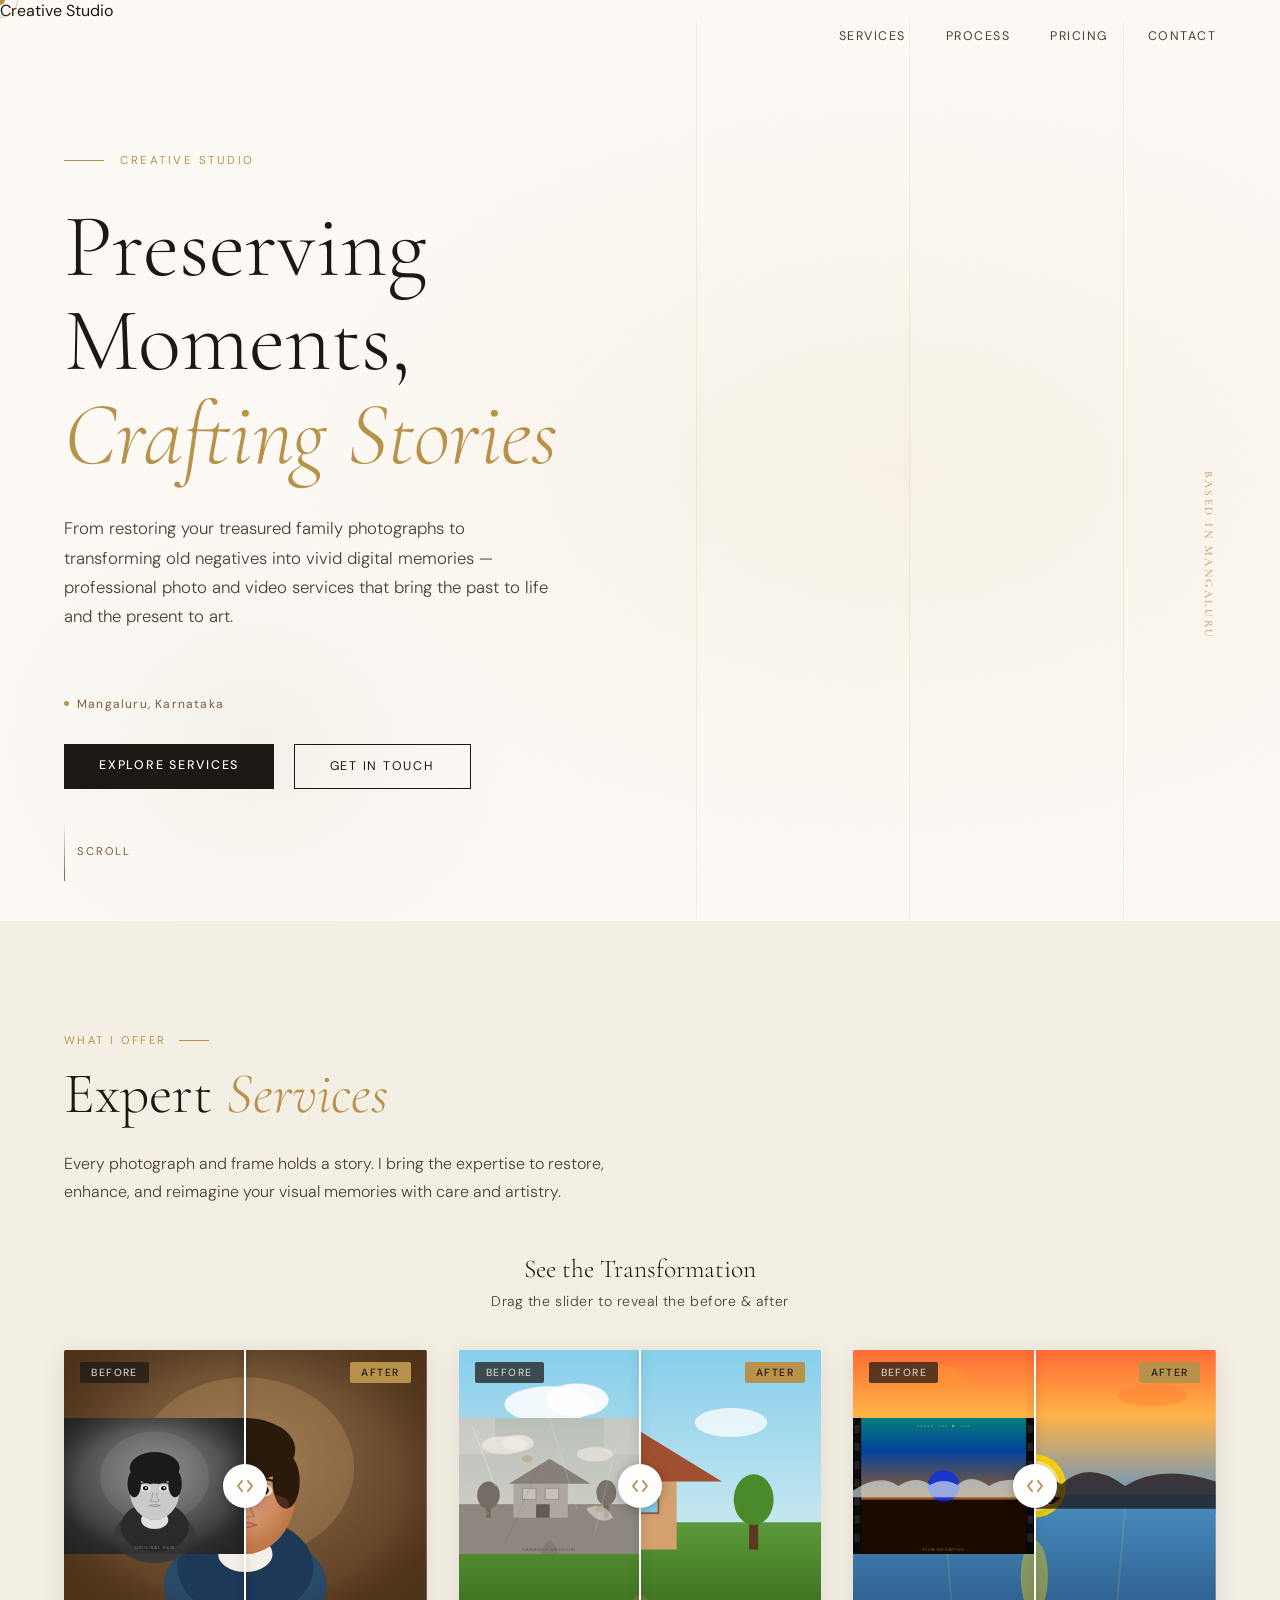
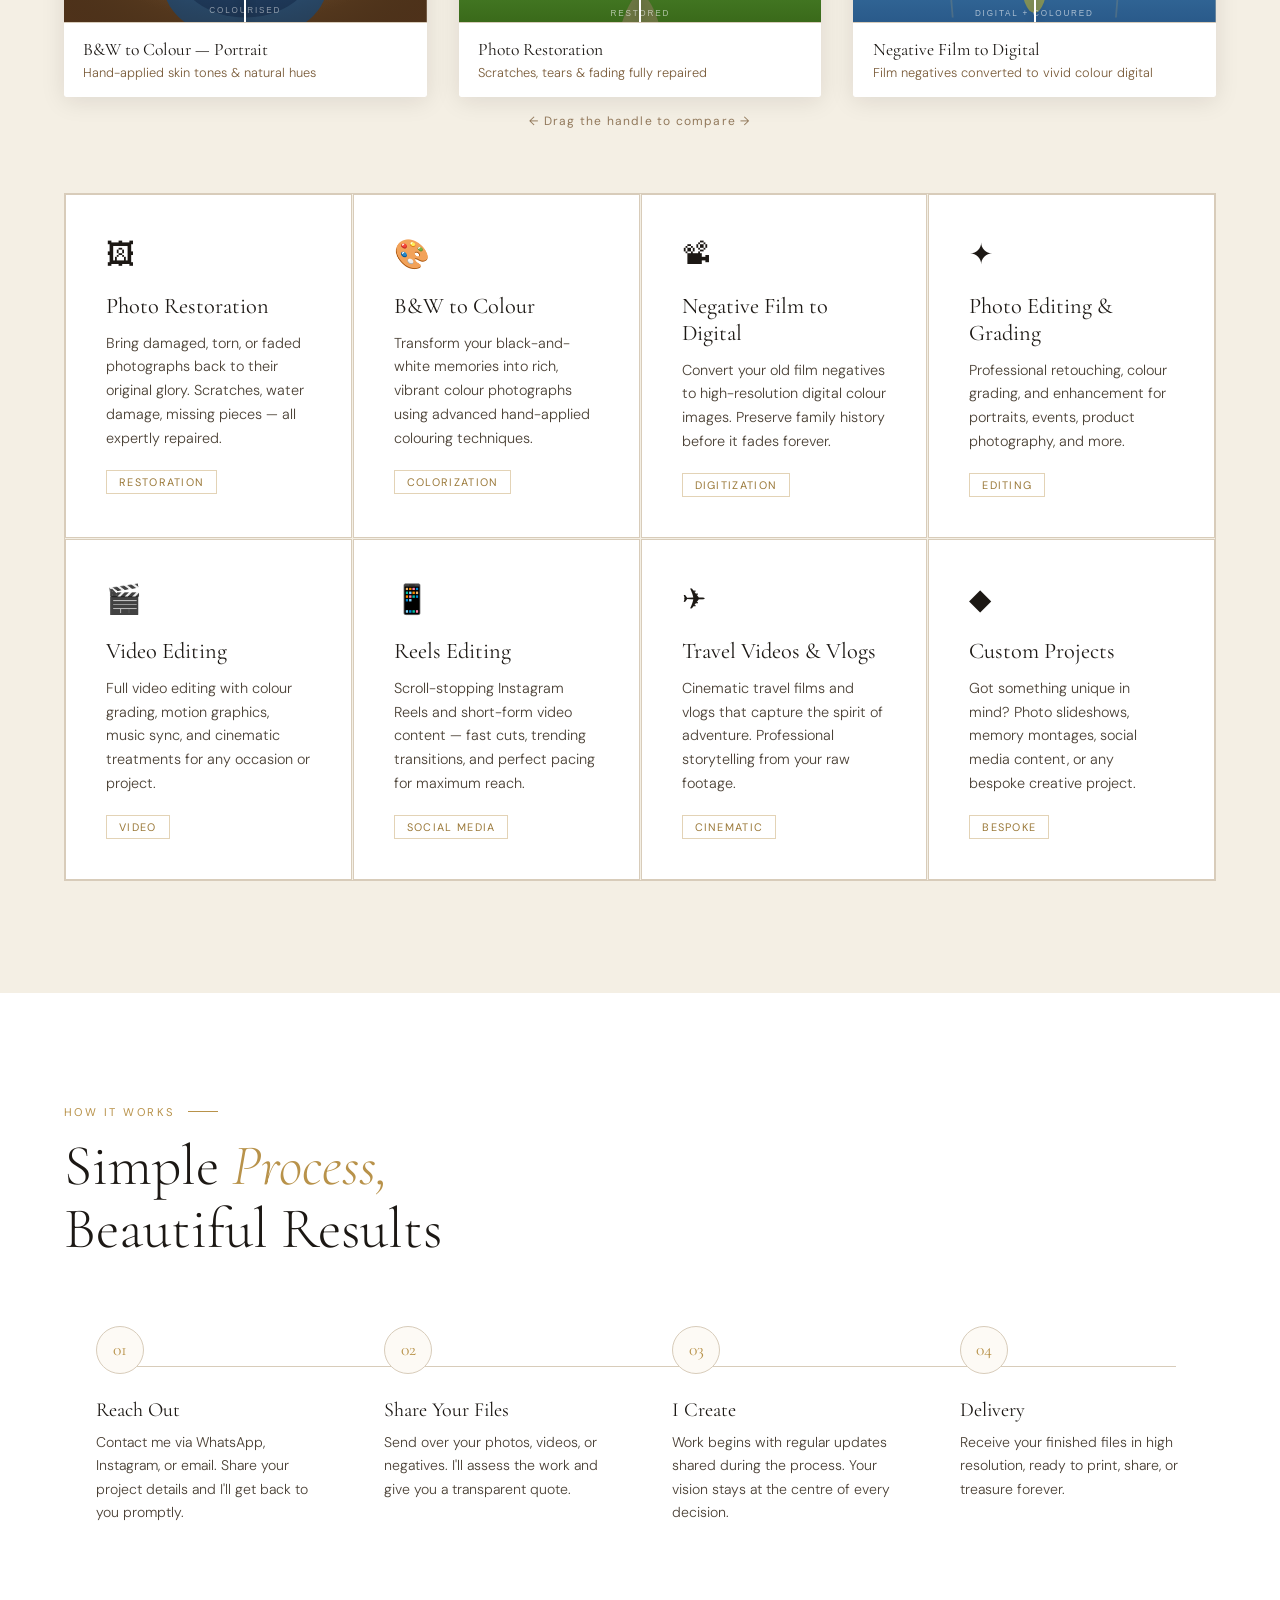
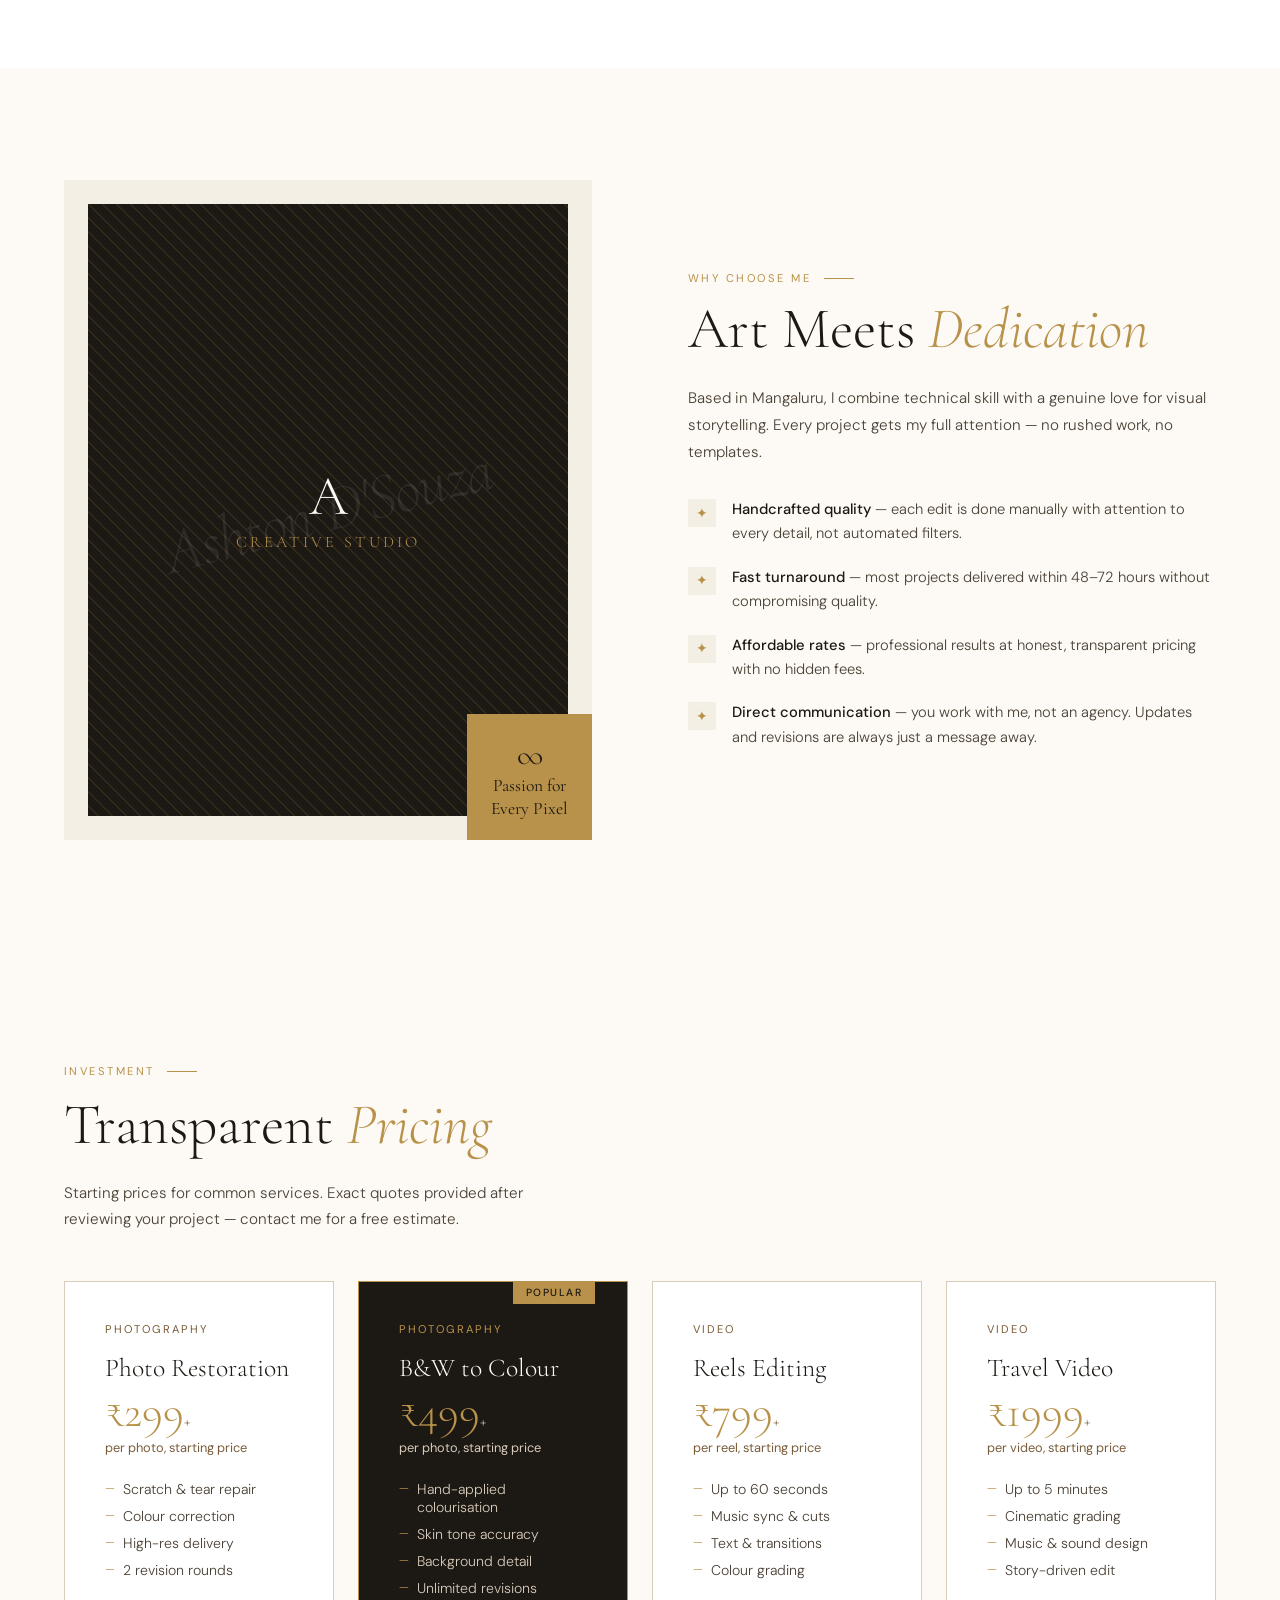
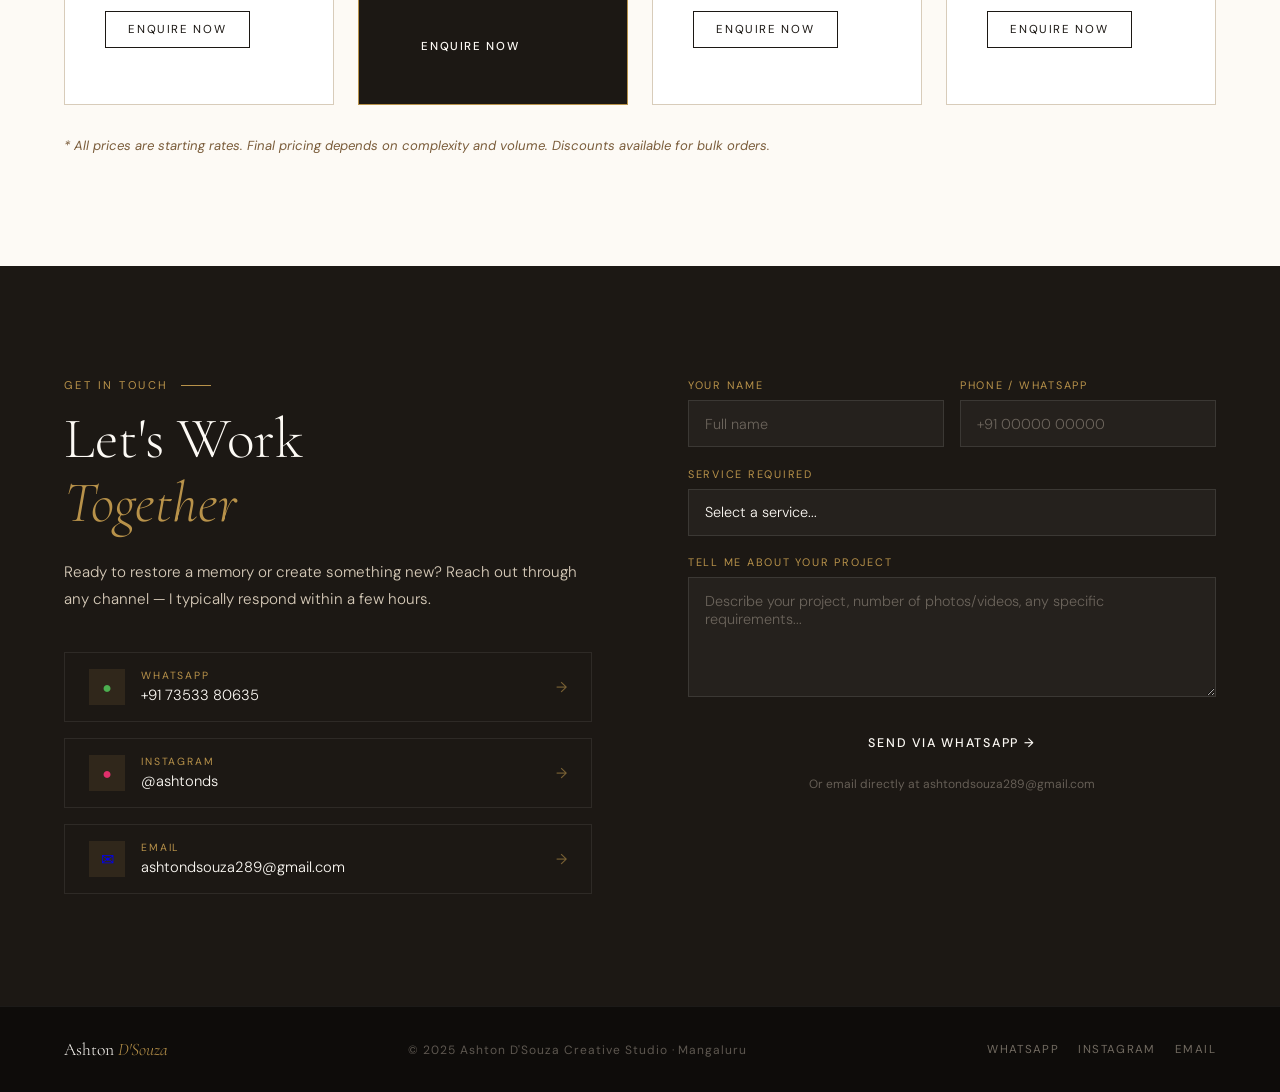
==== commit b14e645e: "Update index.html" ====
--- a/index.html
+++ b/index.html
@@ -3,7 +3,7 @@
 <head>
 <meta charset="UTF-8">
 <meta name="viewport" content="width=device-width, initial-scale=1.0">
-<title>Ashton D'Souza — Creative Studio</title>
+<title></title>Creative Studio</title>
 <link rel="preconnect" href="https://fonts.googleapis.com">
 <link href="https://fonts.googleapis.com/css2?family=Cormorant+Garamond:ital,wght@0,300;0,400;0,600;1,300;1,400&family=DM+Sans:wght@300;400;500&display=swap" rel="stylesheet">
 <style>
@@ -834,7 +834,7 @@
 
 <!-- NAV -->
 <nav id="nav">
-  <a href="#" class="nav-logo">Ashton <span>D'Souza</span></a>
+  <a href="#" class="nav-logo"></a>
   <ul class="nav-links">
     <li><a href="#services">Services</a></li>
     <li><a href="#process">Process</a></li>
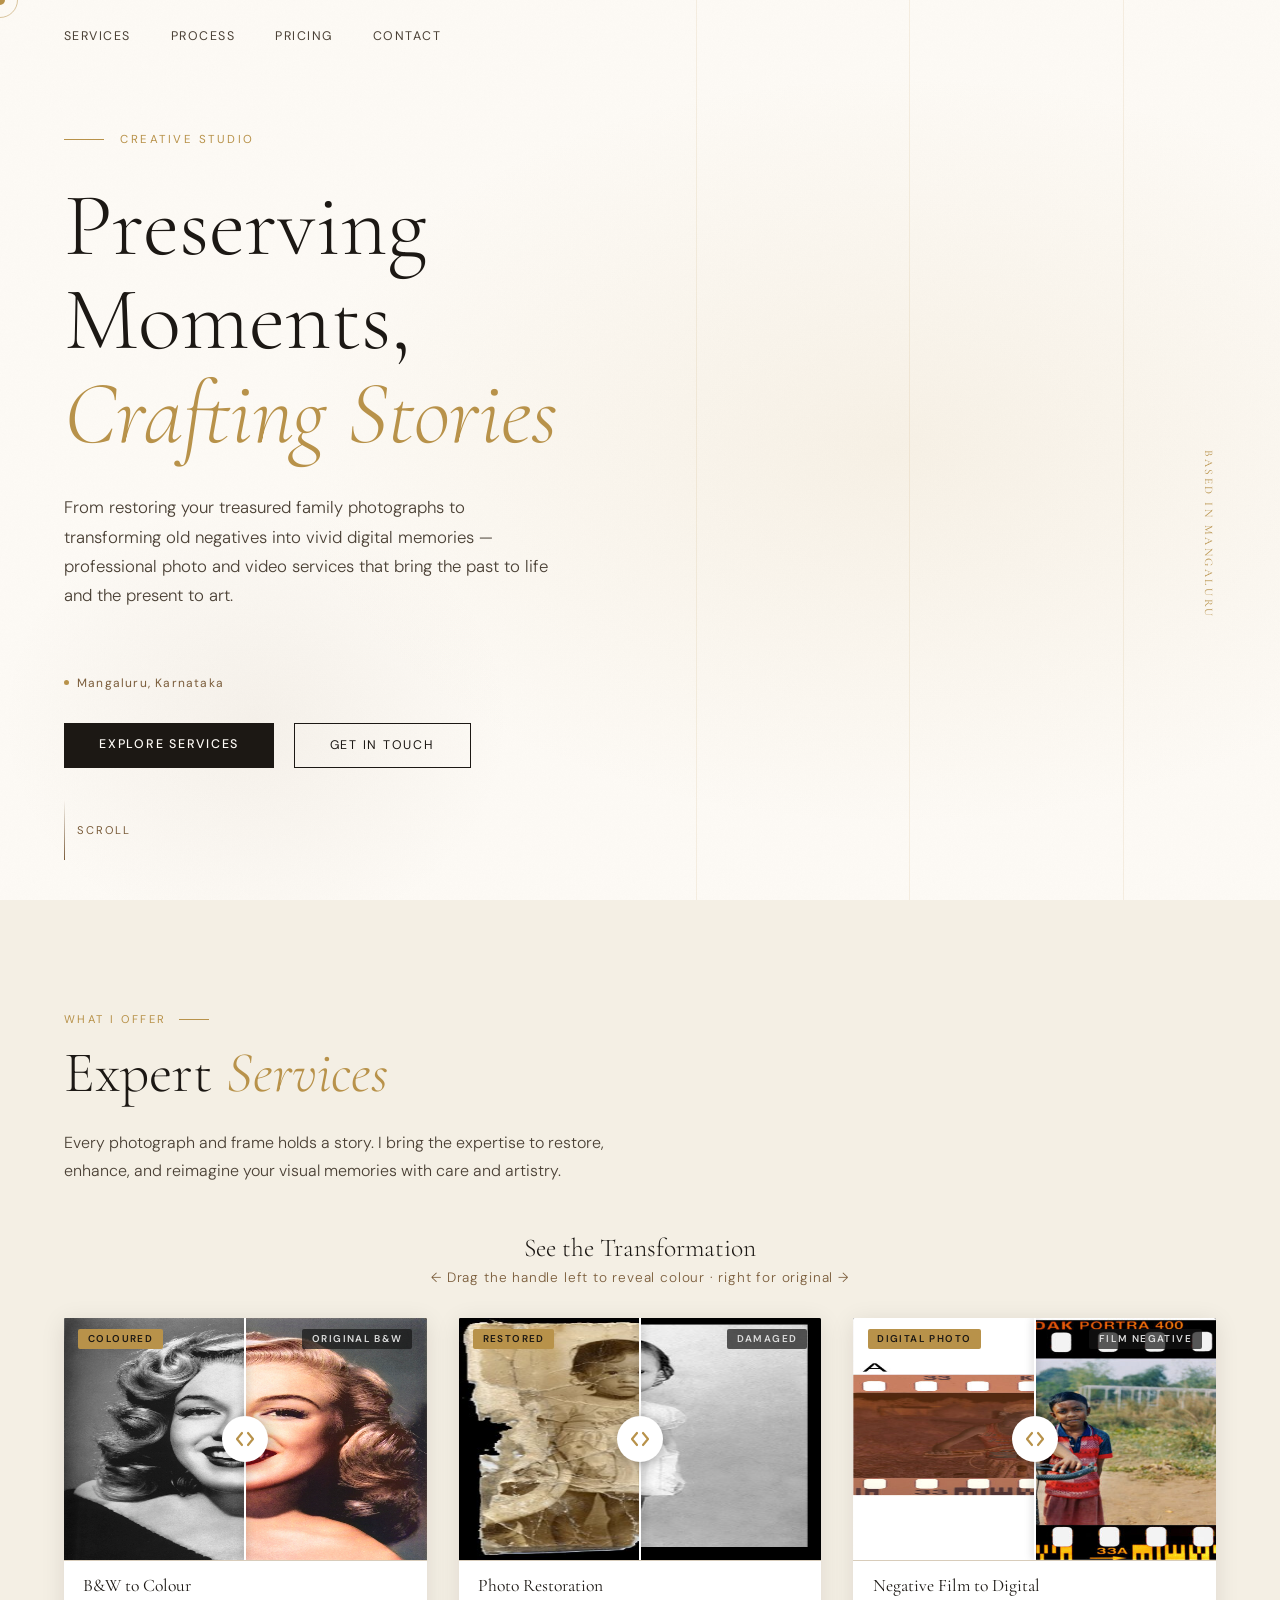
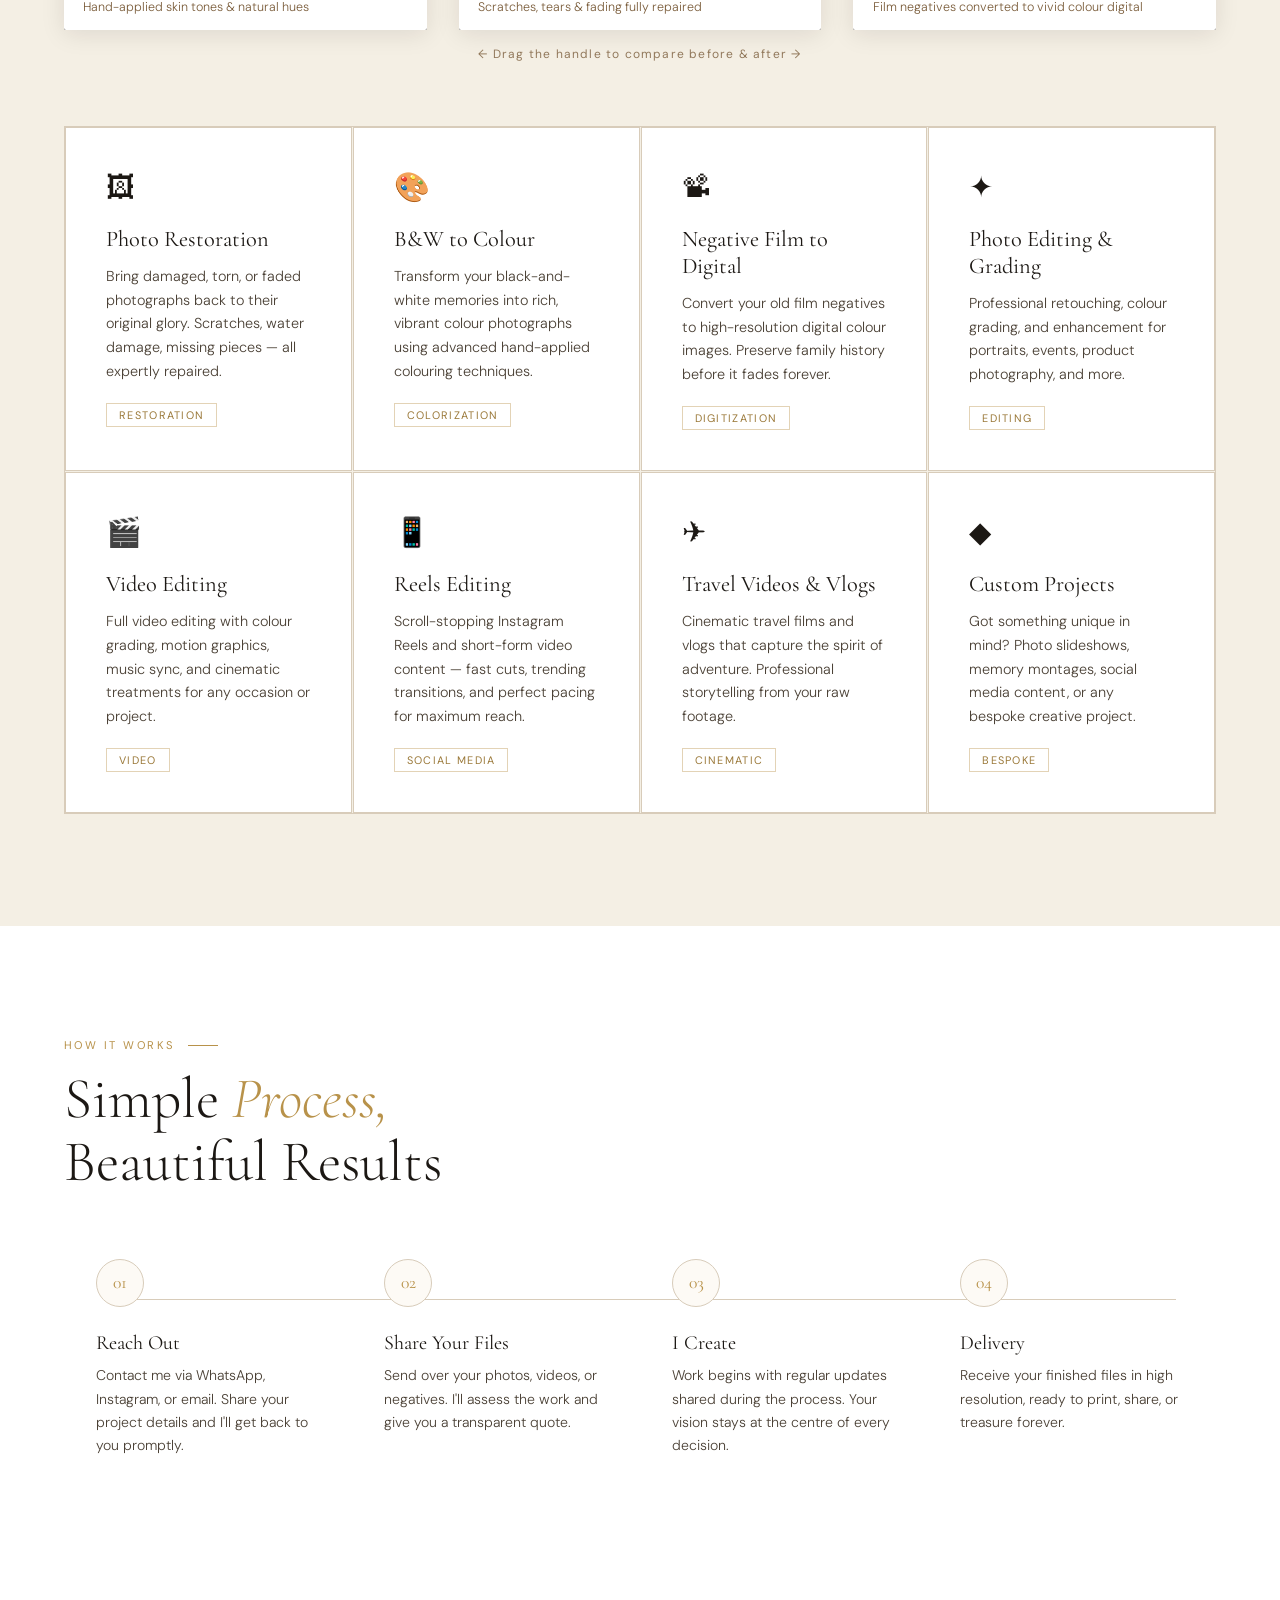
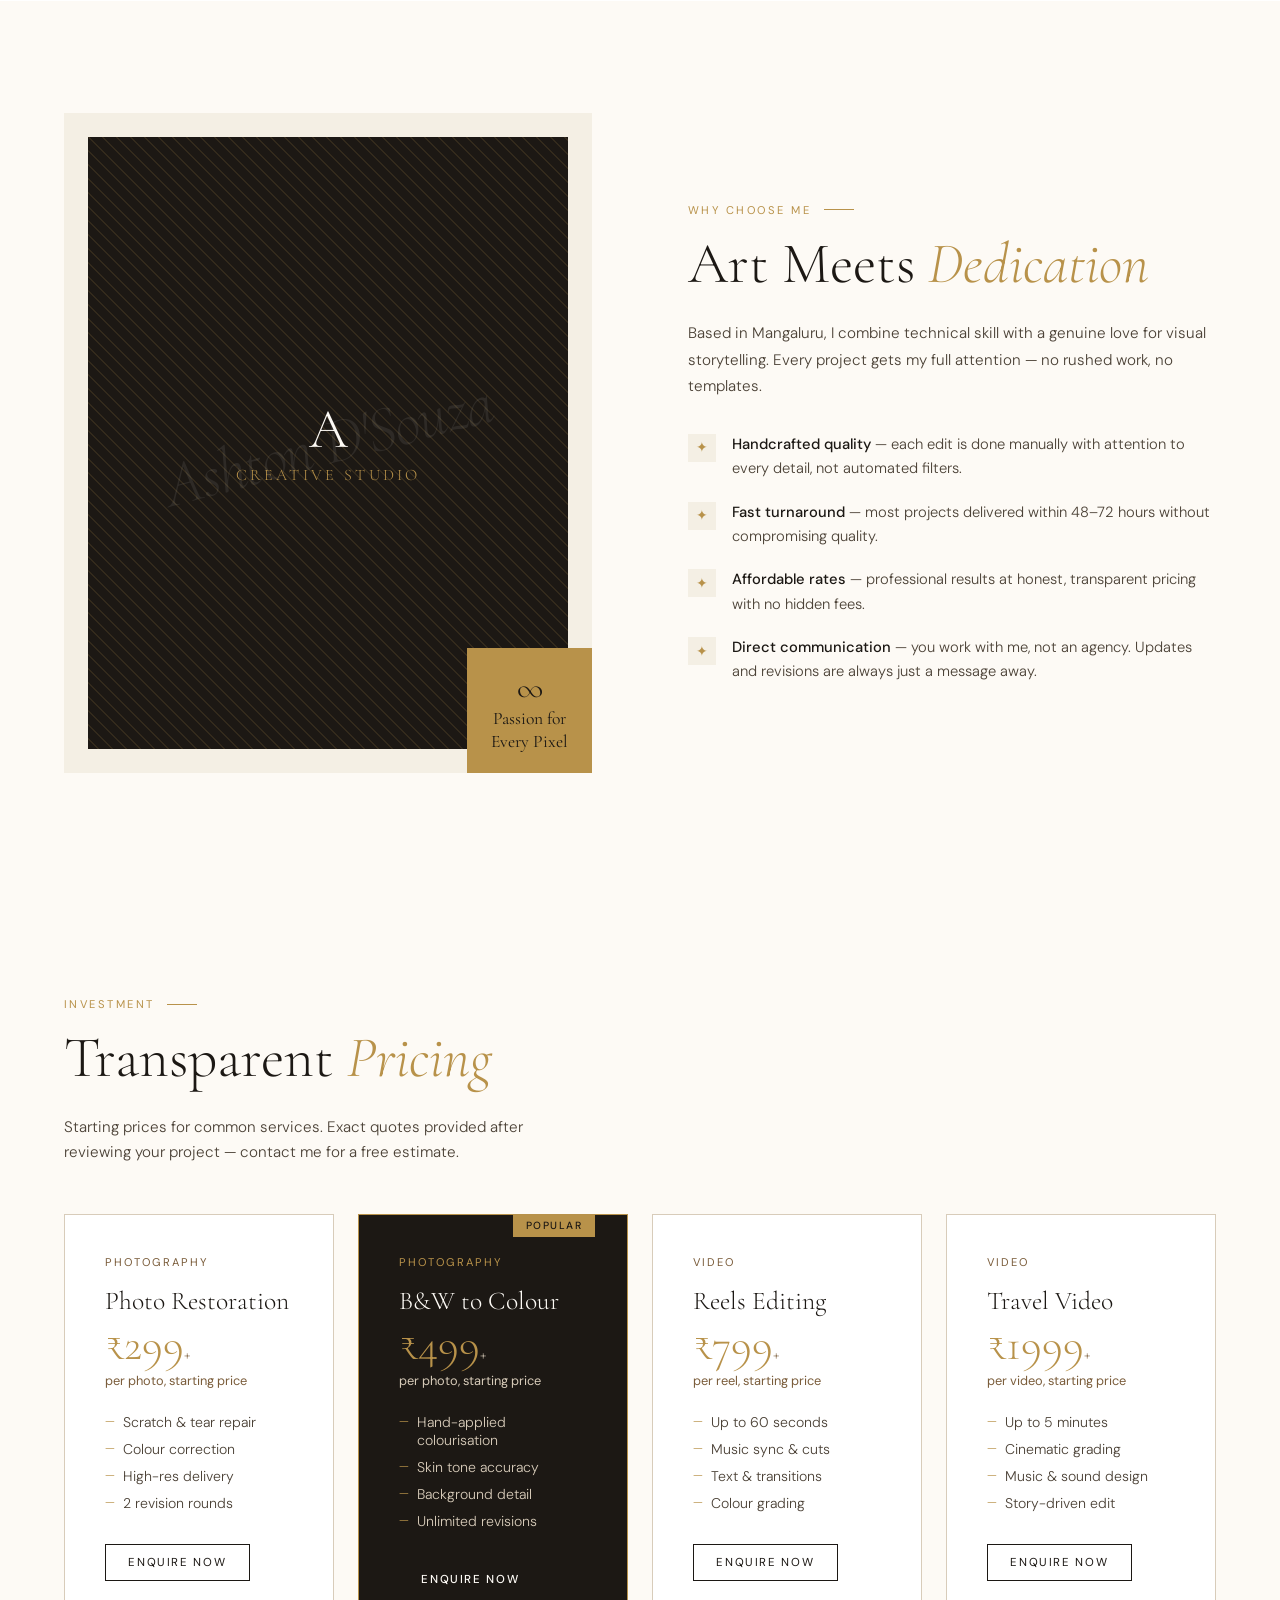
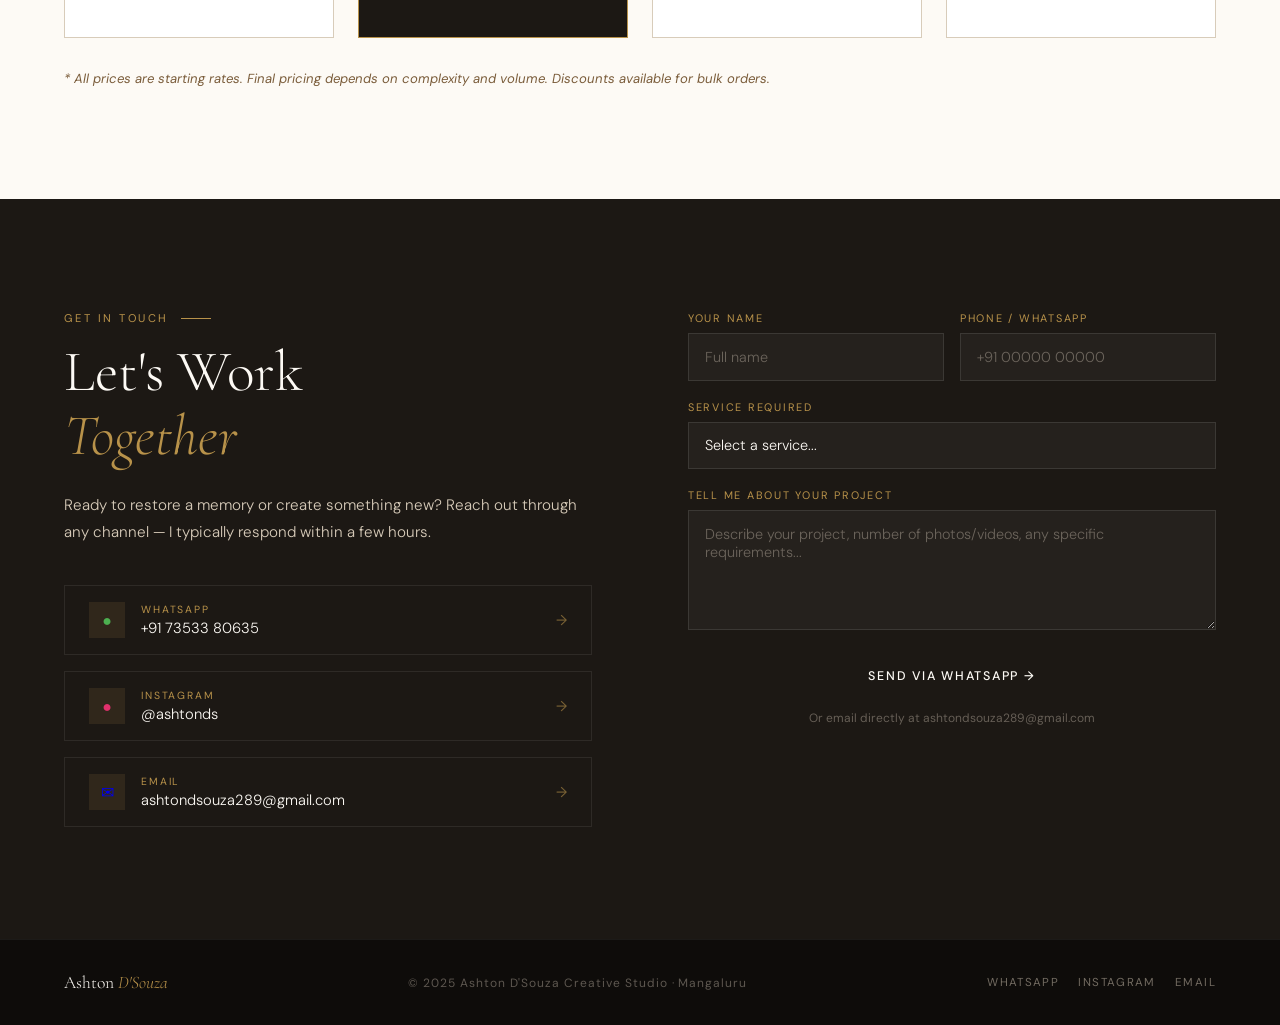
==== commit 1721b8c8: "Update index.html" ====
--- a/index.html
+++ b/index.html
@@ -3,827 +3,255 @@
 <head>
 <meta charset="UTF-8">
 <meta name="viewport" content="width=device-width, initial-scale=1.0">
-<title></title>Creative Studio</title>
+<title>Creative Studio</title>
 <link rel="preconnect" href="https://fonts.googleapis.com">
 <link href="https://fonts.googleapis.com/css2?family=Cormorant+Garamond:ital,wght@0,300;0,400;0,600;1,300;1,400&family=DM+Sans:wght@300;400;500&display=swap" rel="stylesheet">
 <style>
   *, *::before, *::after { margin: 0; padding: 0; box-sizing: border-box; }
-
   :root {
-    --cream: #FDFAF5;
-    --cream2: #F4EFE4;
-    --ink: #1C1814;
-    --ink2: #4A4035;
-    --gold: #B8924A;
-    --gold2: #9A7838;
-    --gold-light: #E8D5A8;
-    --warm: #7A5C3A;
-    --rust: #B85C38;
-    --sage: #6B7B5A;
-    --soft: #D8CCBA;
-    --white: #FFFFFF;
-    --shadow: rgba(28,24,20,0.10);
-  }
-
+    --cream: #FDFAF5; --cream2: #F4EFE4;
+    --ink: #1C1814; --ink2: #4A4035;
+    --gold: #B8924A; --gold2: #9A7838;
+    --warm: #7A5C3A; --soft: #D8CCBA;
+    --white: #FFFFFF; --shadow: rgba(28,24,20,0.10);
+  }
   html { scroll-behavior: smooth; }
-
-  body {
-    font-family: 'DM Sans', sans-serif;
-    background: var(--cream);
-    color: var(--ink);
-    overflow-x: hidden;
-    cursor: none;
-  }
-
-  /* Custom cursor */
-  .cursor {
-    width: 10px; height: 10px;
-    background: var(--gold);
-    border-radius: 50%;
-    position: fixed; top: 0; left: 0;
-    pointer-events: none; z-index: 9999;
-    transition: transform 0.15s ease, background 0.2s;
-    transform: translate(-50%, -50%);
-  }
-  .cursor-ring {
-    width: 36px; height: 36px;
-    border: 1.5px solid var(--gold);
-    border-radius: 50%;
-    position: fixed; top: 0; left: 0;
-    pointer-events: none; z-index: 9998;
-    transition: transform 0.4s ease, width 0.3s, height 0.3s, opacity 0.3s;
-    transform: translate(-50%, -50%);
-    opacity: 0.5;
-  }
-
-  /* NAV */
-  nav {
-    position: fixed; top: 0; left: 0; right: 0; z-index: 100;
-    display: flex; align-items: center; justify-content: space-between;
-    padding: 1.5rem 4rem;
-    background: transparent;
-    transition: background 0.4s, backdrop-filter 0.4s, box-shadow 0.4s;
-  }
-  nav.scrolled {
-    background: rgba(253,250,245,0.94);
-    backdrop-filter: blur(14px);
-    border-bottom: 1px solid var(--soft);
-    box-shadow: 0 2px 20px var(--shadow);
-  }
-  .nav-logo {
-    font-family: 'Cormorant Garamond', serif;
-    font-size: 1.5rem;
-    font-weight: 300;
-    letter-spacing: 0.08em;
-    color: var(--ink);
-    text-decoration: none;
-  }
-  .nav-logo span { color: var(--gold); font-style: italic; }
-  .nav-links { display: flex; gap: 2.5rem; list-style: none; }
-  .nav-links a {
-    font-size: 0.78rem;
-    letter-spacing: 0.12em;
-    text-transform: uppercase;
-    text-decoration: none;
-    color: var(--ink2);
-    transition: color 0.2s;
-    font-weight: 400;
-  }
-  .nav-links a:hover { color: var(--gold); }
-
-  /* HERO */
-  .hero {
-    min-height: 100vh;
-    display: flex; align-items: center;
-    padding: 0 4rem;
-    position: relative;
-    overflow: hidden;
-    background: var(--cream);
-  }
-  .hero-bg {
-    position: absolute; inset: 0;
-    background: radial-gradient(ellipse 80% 70% at 70% 50%, rgba(184,146,74,0.09) 0%, transparent 60%),
-                radial-gradient(ellipse 40% 50% at 20% 80%, rgba(122,92,58,0.06) 0%, transparent 50%);
-  }
-  .hero-grain {
-    position: absolute; inset: 0;
-    background-image: url("data:image/svg+xml,%3Csvg xmlns='http://www.w3.org/2000/svg' width='300' height='300'%3E%3Cfilter id='n'%3E%3CfeTurbulence type='fractalNoise' baseFrequency='0.75' numOctaves='4' stitchTiles='stitch'/%3E%3CfeColorMatrix type='saturate' values='0'/%3E%3C/filter%3E%3Crect width='300' height='300' filter='url(%23n)' opacity='0.025'/%3E%3C/svg%3E");
-    pointer-events: none;
-  }
-  .hero-lines {
-    position: absolute; right: 0; top: 0; bottom: 0; width: 50%;
-    display: flex;
-    pointer-events: none;
-    opacity: 0.12;
-  }
-  .hero-line {
-    flex: 1;
-    border-left: 1px solid var(--gold);
-    margin-left: 3.5rem;
-  }
-  .hero-content { position: relative; z-index: 2; max-width: 700px; }
-  .hero-eyebrow {
-    font-size: 0.72rem;
-    letter-spacing: 0.22em;
-    text-transform: uppercase;
-    color: var(--gold);
-    margin-bottom: 2rem;
-    display: flex; align-items: center; gap: 1rem;
-    animation: fadeUp 0.8s ease forwards;
-  }
-  .hero-eyebrow::before {
-    content: '';
-    display: block;
-    width: 40px; height: 1px;
-    background: var(--gold);
-  }
-  .hero-title {
-    font-family: 'Cormorant Garamond', serif;
-    font-size: clamp(3.5rem, 7vw, 6rem);
-    font-weight: 300;
-    line-height: 1.05;
-    color: var(--ink);
-    margin-bottom: 2rem;
-    animation: fadeUp 0.8s 0.15s ease both;
-  }
-  .hero-title em {
-    font-style: italic;
-    color: var(--gold);
-    display: block;
-  }
-  .hero-desc {
-    font-size: 1.05rem;
-    line-height: 1.75;
-    color: var(--ink2);
-    font-weight: 300;
-    max-width: 500px;
-    margin-bottom: 3rem;
-    animation: fadeUp 0.8s 0.3s ease both;
-  }
-  .hero-actions {
-    display: flex; gap: 1.2rem; flex-wrap: wrap;
-    animation: fadeUp 0.8s 0.45s ease both;
-  }
-  .btn-primary {
-    display: inline-block;
-    padding: 0.85rem 2.2rem;
-    background: var(--ink);
-    color: var(--cream);
-    text-decoration: none;
-    font-size: 0.78rem;
-    letter-spacing: 0.14em;
-    text-transform: uppercase;
-    font-weight: 500;
-    transition: background 0.25s, transform 0.2s;
-  }
-  .btn-primary:hover { background: var(--gold2); transform: translateY(-2px); }
-  .btn-outline {
-    display: inline-block;
-    padding: 0.85rem 2.2rem;
-    border: 1.5px solid var(--ink);
-    color: var(--ink);
-    text-decoration: none;
-    font-size: 0.78rem;
-    letter-spacing: 0.14em;
-    text-transform: uppercase;
-    font-weight: 400;
-    transition: border-color 0.25s, color 0.25s, transform 0.2s;
-  }
-  .btn-outline:hover { border-color: var(--gold); color: var(--gold); transform: translateY(-2px); }
-
-  /* scroll indicator */
-  .scroll-indicator {
-    position: absolute; bottom: 2.5rem; left: 4rem;
-    display: flex; align-items: center; gap: 0.75rem;
-    font-size: 0.7rem; letter-spacing: 0.18em; text-transform: uppercase;
-    color: var(--warm); opacity: 0.7;
-    animation: fadeUp 0.8s 0.7s ease both;
-  }
-  .scroll-line {
-    width: 1px; height: 60px;
-    background: linear-gradient(to bottom, transparent, var(--warm));
-    animation: scrollPulse 2s infinite;
-  }
-  @keyframes scrollPulse {
-    0%, 100% { transform: scaleY(1); opacity: 0.5; }
-    50% { transform: scaleY(0.6); opacity: 1; }
-  }
-
-  /* SECTION BASE */
-  section { padding: 7rem 4rem; }
-  .section-label {
-    font-size: 0.7rem;
-    letter-spacing: 0.22em;
-    text-transform: uppercase;
-    color: var(--gold);
-    margin-bottom: 1rem;
-    display: flex; align-items: center; gap: 0.8rem;
-  }
-  .section-label::after {
-    content: '';
-    display: block; width: 30px; height: 1px;
-    background: var(--gold);
-  }
-  .section-title {
-    font-family: 'Cormorant Garamond', serif;
-    font-size: clamp(2.2rem, 4.5vw, 3.8rem);
-    font-weight: 300;
-    line-height: 1.1;
-    color: var(--ink);
-    margin-bottom: 1.5rem;
-  }
-  .section-title em { font-style: italic; color: var(--gold); }
-
-  /* ===================== */
-  /* SERVICES — LIGHT MODE */
-  /* ===================== */
-  .services { background: var(--cream2); }
-  .services .section-label { color: var(--gold); }
-  .services .section-title { color: var(--ink); }
-  .services .section-title em { color: var(--gold); }
-  .services-intro {
-    color: var(--ink2); font-weight: 300; line-height: 1.7; font-size: 1rem;
-    max-width: 560px; margin-bottom: 3rem;
-  }
-
-  /* ======================== */
-  /* BEFORE / AFTER SLIDERS   */
-  /* ======================== */
-  .before-after-section {
-    margin-bottom: 4rem;
-  }
-  .ba-intro {
-    text-align: center;
-    margin-bottom: 2.5rem;
-  }
-  .ba-intro h3 {
-    font-family: 'Cormorant Garamond', serif;
-    font-size: 1.6rem;
-    font-weight: 300;
-    color: var(--ink);
-    margin-bottom: 0.5rem;
-  }
-  .ba-intro p {
-    font-size: 0.88rem;
-    color: var(--ink2);
-    font-weight: 300;
-    letter-spacing: 0.04em;
-  }
-  .ba-grid {
-    display: grid;
-    grid-template-columns: repeat(auto-fit, minmax(300px, 1fr));
-    gap: 2rem;
-    margin-bottom: 1.5rem;
-  }
-
-  /* Individual slider card */
-  .ba-card {
-    border-radius: 2px;
-    overflow: hidden;
-    box-shadow: 0 4px 24px var(--shadow);
-    position: relative;
-    background: var(--soft);
-  }
-  .ba-card-label {
-    position: absolute;
-    top: 0; left: 0; right: 0;
-    display: flex; justify-content: space-between;
-    z-index: 10;
-    padding: 0.75rem 1rem;
-    pointer-events: none;
-  }
-  .ba-tag {
-    font-size: 0.65rem;
-    letter-spacing: 0.14em;
-    text-transform: uppercase;
-    font-weight: 500;
-    padding: 0.25rem 0.7rem;
-    border-radius: 2px;
-  }
-  .ba-tag.before { background: rgba(28,24,20,0.72); color: #ccc; }
-  .ba-tag.after { background: var(--gold); color: var(--ink); }
-
-  /* The slider container */
-  .ba-slider-wrap {
-    position: relative;
-    width: 100%;
-    aspect-ratio: 4/3;
-    overflow: hidden;
-    user-select: none;
-    -webkit-user-select: none;
-  }
-
-  /* Base image — the "after" (colored) sits below, "before" (b&w) clips on top */
-  .ba-img-after,
-  .ba-img-before {
-    position: absolute;
-    inset: 0;
-    width: 100%;
-    height: 100%;
-    display: flex; align-items: center; justify-content: center;
-  }
-  .ba-img-after { z-index: 1; }
-  .ba-img-before { z-index: 2; }
-
-  /* SVG placeholders that simulate real photos */
-  .ba-img-after svg,
-  .ba-img-before svg {
-    width: 100%; height: 100%;
-    display: block;
-  }
-
-  /* The clip mask on before */
-  .ba-clip {
-    position: absolute;
-    inset: 0;
-    z-index: 2;
-    overflow: hidden;
-    /* width controlled by JS */
-  }
-  .ba-clip svg { width: 100%; height: 100%; }
-
-  /* Divider line */
-  .ba-divider {
-    position: absolute;
-    top: 0; bottom: 0;
-    width: 2px;
-    background: white;
-    z-index: 5;
-    transform: translateX(-50%);
-    box-shadow: 0 0 10px rgba(0,0,0,0.3);
-    pointer-events: none;
-  }
-  /* Handle */
+  body { font-family:'DM Sans',sans-serif; background:var(--cream); color:var(--ink); overflow-x:hidden; cursor:none; }
+
+  .cursor { width:10px;height:10px;background:var(--gold);border-radius:50%;position:fixed;top:0;left:0;pointer-events:none;z-index:9999;transition:transform 0.15s ease,background 0.2s;transform:translate(-50%,-50%); }
+  .cursor-ring { width:36px;height:36px;border:1.5px solid var(--gold);border-radius:50%;position:fixed;top:0;left:0;pointer-events:none;z-index:9998;transition:transform 0.4s ease,width 0.3s,height 0.3s,opacity 0.3s;transform:translate(-50%,-50%);opacity:0.5; }
+
+  nav { position:fixed;top:0;left:0;right:0;z-index:100;display:flex;align-items:center;justify-content:space-between;padding:1.5rem 4rem;background:transparent;transition:background 0.4s,backdrop-filter 0.4s,box-shadow 0.4s; }
+  nav.scrolled { background:rgba(253,250,245,0.94);backdrop-filter:blur(14px);border-bottom:1px solid var(--soft);box-shadow:0 2px 20px var(--shadow); }
+  .nav-logo { font-family:'Cormorant Garamond',serif;font-size:1.5rem;font-weight:300;letter-spacing:0.08em;color:var(--ink);text-decoration:none; }
+  .nav-logo span { color:var(--gold);font-style:italic; }
+  .nav-links { display:flex;gap:2.5rem;list-style:none; }
+  .nav-links a { font-size:0.78rem;letter-spacing:0.12em;text-transform:uppercase;text-decoration:none;color:var(--ink2);transition:color 0.2s;font-weight:400; }
+  .nav-links a:hover { color:var(--gold); }
+
+  .hero { min-height:100vh;display:flex;align-items:center;padding:0 4rem;position:relative;overflow:hidden;background:var(--cream); }
+  .hero-bg { position:absolute;inset:0;background:radial-gradient(ellipse 80% 70% at 70% 50%,rgba(184,146,74,0.09) 0%,transparent 60%),radial-gradient(ellipse 40% 50% at 20% 80%,rgba(122,92,58,0.06) 0%,transparent 50%); }
+  .hero-grain { position:absolute;inset:0;background-image:url("data:image/svg+xml,%3Csvg xmlns='http://www.w3.org/2000/svg' width='300' height='300'%3E%3Cfilter id='n'%3E%3CfeTurbulence type='fractalNoise' baseFrequency='0.75' numOctaves='4' stitchTiles='stitch'/%3E%3CfeColorMatrix type='saturate' values='0'/%3E%3C/filter%3E%3Crect width='300' height='300' filter='url(%23n)' opacity='0.025'/%3E%3C/svg%3E");pointer-events:none; }
+  .hero-lines { position:absolute;right:0;top:0;bottom:0;width:50%;display:flex;pointer-events:none;opacity:0.12; }
+  .hero-line { flex:1;border-left:1px solid var(--gold);margin-left:3.5rem; }
+  .hero-content { position:relative;z-index:2;max-width:700px; }
+  .hero-eyebrow { font-size:0.72rem;letter-spacing:0.22em;text-transform:uppercase;color:var(--gold);margin-bottom:2rem;display:flex;align-items:center;gap:1rem;animation:fadeUp 0.8s ease forwards; }
+  .hero-eyebrow::before { content:'';display:block;width:40px;height:1px;background:var(--gold); }
+  .hero-title { font-family:'Cormorant Garamond',serif;font-size:clamp(3.5rem,7vw,6rem);font-weight:300;line-height:1.05;color:var(--ink);margin-bottom:2rem;animation:fadeUp 0.8s 0.15s ease both; }
+  .hero-title em { font-style:italic;color:var(--gold);display:block; }
+  .hero-desc { font-size:1.05rem;line-height:1.75;color:var(--ink2);font-weight:300;max-width:500px;margin-bottom:3rem;animation:fadeUp 0.8s 0.3s ease both; }
+  .hero-actions { display:flex;gap:1.2rem;flex-wrap:wrap;animation:fadeUp 0.8s 0.45s ease both; }
+  .btn-primary { display:inline-block;padding:0.85rem 2.2rem;background:var(--ink);color:var(--cream);text-decoration:none;font-size:0.78rem;letter-spacing:0.14em;text-transform:uppercase;font-weight:500;transition:background 0.25s,transform 0.2s; }
+  .btn-primary:hover { background:var(--gold2);transform:translateY(-2px); }
+  .btn-outline { display:inline-block;padding:0.85rem 2.2rem;border:1.5px solid var(--ink);color:var(--ink);text-decoration:none;font-size:0.78rem;letter-spacing:0.14em;text-transform:uppercase;font-weight:400;transition:border-color 0.25s,color 0.25s,transform 0.2s; }
+  .btn-outline:hover { border-color:var(--gold);color:var(--gold);transform:translateY(-2px); }
+  .scroll-indicator { position:absolute;bottom:2.5rem;left:4rem;display:flex;align-items:center;gap:0.75rem;font-size:0.7rem;letter-spacing:0.18em;text-transform:uppercase;color:var(--warm);opacity:0.7;animation:fadeUp 0.8s 0.7s ease both; }
+  .scroll-line { width:1px;height:60px;background:linear-gradient(to bottom,transparent,var(--warm));animation:scrollPulse 2s infinite; }
+  @keyframes scrollPulse { 0%,100% { transform:scaleY(1);opacity:0.5; } 50% { transform:scaleY(0.6);opacity:1; } }
+  .floating-text { position:absolute;font-family:'Cormorant Garamond',serif;font-size:0.72rem;letter-spacing:0.22em;text-transform:uppercase;color:var(--gold);opacity:0.4;writing-mode:vertical-rl;right:4rem;top:50%;transform:translateY(-50%) rotate(180deg);animation:fadeUp 1s 1s ease both; }
+  .location-tag { display:inline-flex;align-items:center;gap:0.5rem;font-size:0.75rem;color:var(--warm);letter-spacing:0.1em;margin-top:1rem;animation:fadeUp 0.8s 0.6s ease both; }
+  .location-dot { width:5px;height:5px;border-radius:50%;background:var(--gold);animation:pulse 2s infinite; }
+  @keyframes pulse { 0%,100% { opacity:1;transform:scale(1); } 50% { opacity:0.5;transform:scale(1.4); } }
+
+  section { padding:7rem 4rem; }
+  .section-label { font-size:0.7rem;letter-spacing:0.22em;text-transform:uppercase;color:var(--gold);margin-bottom:1rem;display:flex;align-items:center;gap:0.8rem; }
+  .section-label::after { content:'';display:block;width:30px;height:1px;background:var(--gold); }
+  .section-title { font-family:'Cormorant Garamond',serif;font-size:clamp(2.2rem,4.5vw,3.8rem);font-weight:300;line-height:1.1;color:var(--ink);margin-bottom:1.5rem; }
+  .section-title em { font-style:italic;color:var(--gold); }
+
+  /* SERVICES */
+  .services { background:var(--cream2); }
+  .services-intro { color:var(--ink2);font-weight:300;line-height:1.7;font-size:1rem;max-width:560px;margin-bottom:3rem; }
+
+  /* ===========================
+     BEFORE/AFTER SLIDER
+     Both images full size stacked.
+     "after" (coloured) = bottom layer (always visible).
+     "before" (B&W) = top layer, clipped by clip-path.
+     Drag RIGHT → more B&W visible.
+     Drag LEFT → more colour visible.
+  =========================== */
+  .ba-section { margin-bottom:4rem; }
+  .ba-intro { text-align:center;margin-bottom:2rem; }
+  .ba-intro h3 { font-family:'Cormorant Garamond',serif;font-size:1.6rem;font-weight:300;color:var(--ink);margin-bottom:0.4rem; }
+  .ba-intro p { font-size:0.85rem;color:var(--warm);font-weight:300;letter-spacing:0.06em; }
+
+  .ba-grid { display:grid;grid-template-columns:repeat(auto-fit,minmax(300px,1fr));gap:2rem;margin-bottom:1rem; }
+
+  .ba-card { border-radius:2px;overflow:hidden;box-shadow:0 4px 24px var(--shadow);background:#111; }
+
+  /* The slider wrapper — relative, fixed aspect ratio */
+  .ba-wrap {
+    position:relative;
+    width:100%;
+    aspect-ratio:3/2;
+    overflow:hidden;
+    cursor:ew-resize;
+    user-select:none; -webkit-user-select:none;
+  }
+
+  /* Both layers fill the entire container — NO scaling trick */
+  .ba-after, .ba-before {
+    position:absolute;
+    inset:0;
+    width:100%; height:100%;
+    background-size:cover;
+    background-repeat:no-repeat;
+    background-position:center center;
+  }
+  .ba-after { z-index:1; } /* coloured — bottom */
+  .ba-before { z-index:2; /* B&W — top, clipped */
+    /* clip-path set by JS: inset(0 0 0 X%) reveals from left */
+  }
+
+  /* Vertical divider line */
+  .ba-line {
+    position:absolute; top:0; bottom:0; width:2px;
+    background:white; z-index:5;
+    transform:translateX(-50%);
+    box-shadow:0 0 8px rgba(0,0,0,0.4);
+    pointer-events:none;
+  }
+
+  /* Circular drag handle */
   .ba-handle {
-    position: absolute;
-    top: 50%; left: 50%;
-    transform: translate(-50%, -50%);
-    width: 44px; height: 44px;
-    background: white;
-    border-radius: 50%;
-    display: flex; align-items: center; justify-content: center;
-    box-shadow: 0 2px 12px rgba(0,0,0,0.25);
-    cursor: ew-resize;
-    z-index: 6;
-    transition: box-shadow 0.2s, transform 0.1s;
-  }
-  .ba-handle:hover { box-shadow: 0 3px 20px rgba(0,0,0,0.35); }
-  .ba-handle svg { width: 20px; height: 20px; }
-  .ba-handle-inner {
-    position: absolute;
-    top: 0; bottom: 0;
-    z-index: 5;
-    /* left% set by JS */
-    pointer-events: none;
-  }
-
-  /* SERVICES GRID — now below the sliders */
-  .services-grid {
-    display: grid;
-    grid-template-columns: repeat(auto-fit, minmax(280px, 1fr));
-    gap: 1px;
-    border: 1px solid var(--soft);
-  }
-  .service-card {
-    padding: 2.5rem;
-    background: var(--white);
-    border: 1px solid var(--soft);
-    transition: background 0.3s, transform 0.3s, box-shadow 0.3s;
-    cursor: default;
-    position: relative;
-    overflow: hidden;
-  }
-  .service-card::before {
-    content: '';
-    position: absolute; top: 0; left: 0; right: 0;
-    height: 2px;
-    background: var(--gold);
-    transform: scaleX(0);
-    transform-origin: left;
-    transition: transform 0.4s ease;
-  }
-  .service-card:hover::before { transform: scaleX(1); }
-  .service-card:hover {
-    background: var(--cream);
-    box-shadow: 0 4px 20px var(--shadow);
-    transform: translateY(-2px);
-  }
-  .service-icon {
-    font-size: 1.8rem;
-    margin-bottom: 1.2rem;
-    display: block;
-  }
-  .service-name {
-    font-family: 'Cormorant Garamond', serif;
-    font-size: 1.4rem;
-    font-weight: 400;
-    color: var(--ink);
-    margin-bottom: 0.8rem;
-  }
-  .service-desc {
-    font-size: 0.9rem;
-    color: var(--ink2);
-    line-height: 1.65;
-    font-weight: 300;
-    margin-bottom: 1.2rem;
-  }
-  .service-tag {
-    display: inline-block;
-    padding: 0.25rem 0.75rem;
-    border: 1px solid rgba(184,146,74,0.4);
-    color: var(--gold2);
-    font-size: 0.68rem;
-    letter-spacing: 0.12em;
-    text-transform: uppercase;
-  }
+    position:absolute; top:50%;
+    transform:translate(-50%,-50%);
+    width:46px; height:46px;
+    background:white; border-radius:50%;
+    display:flex; align-items:center; justify-content:center;
+    box-shadow:0 2px 14px rgba(0,0,0,0.35);
+    z-index:6; pointer-events:none;
+    transition:box-shadow 0.2s;
+  }
+  .ba-handle svg { width:22px;height:22px; }
+
+  /* Corner labels */
+  .ba-labels {
+    position:absolute; inset:0; z-index:4;
+    display:flex; justify-content:space-between; align-items:flex-start;
+    padding:0.65rem 0.9rem; pointer-events:none;
+  }
+  .ba-lbl {
+    font-size:0.62rem; letter-spacing:0.14em; text-transform:uppercase;
+    font-weight:600; padding:0.22rem 0.6rem; border-radius:2px;
+  }
+  .ba-lbl.colored { background:var(--gold); color:var(--ink); }
+  .ba-lbl.bw { background:rgba(20,20,20,0.7); color:#ddd; }
+
+  /* Card footer */
+  .ba-footer {
+    padding:0.9rem 1.2rem; background:var(--white); border-top:1px solid var(--soft);
+  }
+  .ba-footer h4 { font-family:'Cormorant Garamond',serif;font-size:1.1rem;color:var(--ink);font-weight:400; }
+  .ba-footer p { font-size:0.78rem;color:var(--warm);font-weight:300;margin-top:0.2rem; }
+
+  .ba-hint { text-align:center;font-size:0.75rem;color:var(--warm);letter-spacing:0.1em;opacity:0.8;margin-bottom:3rem; }
+
+  /* SERVICES GRID */
+  .services-grid { display:grid;grid-template-columns:repeat(auto-fit,minmax(280px,1fr));gap:1px;border:1px solid var(--soft); }
+  .service-card { padding:2.5rem;background:var(--white);border:1px solid var(--soft);transition:background 0.3s,transform 0.3s,box-shadow 0.3s;cursor:default;position:relative;overflow:hidden; }
+  .service-card::before { content:'';position:absolute;top:0;left:0;right:0;height:2px;background:var(--gold);transform:scaleX(0);transform-origin:left;transition:transform 0.4s ease; }
+  .service-card:hover::before { transform:scaleX(1); }
+  .service-card:hover { background:var(--cream);box-shadow:0 4px 20px var(--shadow);transform:translateY(-2px); }
+  .service-icon { font-size:1.8rem;margin-bottom:1.2rem;display:block; }
+  .service-name { font-family:'Cormorant Garamond',serif;font-size:1.4rem;font-weight:400;color:var(--ink);margin-bottom:0.8rem; }
+  .service-desc { font-size:0.9rem;color:var(--ink2);line-height:1.65;font-weight:300;margin-bottom:1.2rem; }
+  .service-tag { display:inline-block;padding:0.25rem 0.75rem;border:1px solid rgba(184,146,74,0.4);color:var(--gold2);font-size:0.68rem;letter-spacing:0.12em;text-transform:uppercase; }
 
   /* PROCESS */
-  .process { background: var(--white); }
-  .process-steps {
-    display: grid;
-    grid-template-columns: repeat(auto-fit, minmax(200px, 1fr));
-    gap: 0;
-    margin-top: 4rem;
-    position: relative;
-  }
-  .process-steps::before {
-    content: '';
-    position: absolute;
-    top: 2.5rem; left: 2.5rem; right: 2.5rem;
-    height: 1px;
-    background: var(--soft);
-  }
-  .step {
-    padding: 0 2rem 2rem;
-    position: relative;
-  }
-  .step-num {
-    width: 48px; height: 48px;
-    border-radius: 50%;
-    background: var(--cream);
-    border: 1.5px solid var(--soft);
-    display: flex; align-items: center; justify-content: center;
-    font-family: 'Cormorant Garamond', serif;
-    font-size: 1.1rem;
-    color: var(--gold);
-    margin-bottom: 1.5rem;
-    position: relative; z-index: 1;
-    transition: background 0.3s, border-color 0.3s, color 0.3s;
-  }
-  .step:hover .step-num {
-    background: var(--gold);
-    border-color: var(--gold);
-    color: var(--white);
-  }
-  .step-title {
-    font-family: 'Cormorant Garamond', serif;
-    font-size: 1.25rem;
-    font-weight: 400;
-    color: var(--ink);
-    margin-bottom: 0.6rem;
-  }
-  .step-desc {
-    font-size: 0.88rem;
-    color: var(--ink2);
-    line-height: 1.65;
-    font-weight: 300;
-  }
-
-  /* WHY ME */
-  .why {
-    display: grid;
-    grid-template-columns: 1fr 1fr;
-    gap: 6rem;
-    align-items: center;
-  }
-  @media (max-width: 900px) {
-    .why { grid-template-columns: 1fr; gap: 3rem; }
-    nav { padding: 1.2rem 2rem; }
-    .nav-links { display: none; }
-    .hero { padding: 0 2rem; }
-    section { padding: 5rem 2rem; }
-    .process-steps::before { display: none; }
-    .ba-grid { grid-template-columns: 1fr; }
-  }
-  .why-visual {
-    position: relative;
-    aspect-ratio: 4/5;
-    background: var(--cream2);
-    overflow: hidden;
-  }
-  .why-visual-inner {
-    position: absolute; inset: 1.5rem;
-    background: var(--ink);
-    display: flex; align-items: center; justify-content: center;
-    overflow: hidden;
-  }
-  .why-pattern {
-    position: absolute; inset: 0;
-    opacity: 0.15;
-    background-image: repeating-linear-gradient(
-      45deg,
-      var(--gold) 0, var(--gold) 1px,
-      transparent 0, transparent 50%
-    );
-    background-size: 14px 14px;
-  }
-  .why-text-overlay {
-    font-family: 'Cormorant Garamond', serif;
-    font-size: 4rem;
-    font-weight: 300;
-    color: var(--cream);
-    opacity: 0.08;
-    position: absolute;
-    transform: rotate(-15deg);
-    white-space: nowrap;
-    font-style: italic;
-    letter-spacing: -0.02em;
-  }
-  .why-badge {
-    position: absolute; bottom: 0; right: 0;
-    background: var(--gold);
-    color: var(--ink);
-    padding: 1.2rem 1.5rem;
-    font-family: 'Cormorant Garamond', serif;
-    font-size: 1.1rem;
-    font-weight: 400;
-    text-align: center;
-    line-height: 1.3;
-  }
-  .why-badge span { display: block; font-size: 2rem; font-weight: 300; }
-  .why-content .section-label { margin-bottom: 0.8rem; }
-  .why-points { list-style: none; margin-top: 2rem; display: flex; flex-direction: column; gap: 1.2rem; }
-  .why-point { display: flex; gap: 1rem; align-items: flex-start; }
-  .why-point-icon {
-    flex-shrink: 0;
-    width: 28px; height: 28px;
-    background: var(--cream2);
-    display: flex; align-items: center; justify-content: center;
-    font-size: 0.85rem;
-    color: var(--gold);
-    margin-top: 2px;
-  }
-  .why-point-text { font-size: 0.92rem; line-height: 1.65; color: var(--ink2); font-weight: 300; }
-  .why-point-text strong { color: var(--ink); font-weight: 500; }
+  .process { background:var(--white); }
+  .process-steps { display:grid;grid-template-columns:repeat(auto-fit,minmax(200px,1fr));gap:0;margin-top:4rem;position:relative; }
+  .process-steps::before { content:'';position:absolute;top:2.5rem;left:2.5rem;right:2.5rem;height:1px;background:var(--soft); }
+  .step { padding:0 2rem 2rem;position:relative; }
+  .step-num { width:48px;height:48px;border-radius:50%;background:var(--cream);border:1.5px solid var(--soft);display:flex;align-items:center;justify-content:center;font-family:'Cormorant Garamond',serif;font-size:1.1rem;color:var(--gold);margin-bottom:1.5rem;position:relative;z-index:1;transition:background 0.3s,border-color 0.3s,color 0.3s; }
+  .step:hover .step-num { background:var(--gold);border-color:var(--gold);color:var(--white); }
+  .step-title { font-family:'Cormorant Garamond',serif;font-size:1.25rem;font-weight:400;color:var(--ink);margin-bottom:0.6rem; }
+  .step-desc { font-size:0.88rem;color:var(--ink2);line-height:1.65;font-weight:300; }
+
+  /* WHY */
+  .why { display:grid;grid-template-columns:1fr 1fr;gap:6rem;align-items:center; }
+  .why-visual { position:relative;aspect-ratio:4/5;background:var(--cream2);overflow:hidden; }
+  .why-visual-inner { position:absolute;inset:1.5rem;background:var(--ink);display:flex;align-items:center;justify-content:center;overflow:hidden; }
+  .why-pattern { position:absolute;inset:0;opacity:0.15;background-image:repeating-linear-gradient(45deg,var(--gold) 0,var(--gold) 1px,transparent 0,transparent 50%);background-size:14px 14px; }
+  .why-text-overlay { font-family:'Cormorant Garamond',serif;font-size:4rem;font-weight:300;color:var(--cream);opacity:0.08;position:absolute;transform:rotate(-15deg);white-space:nowrap;font-style:italic;letter-spacing:-0.02em; }
+  .why-badge { position:absolute;bottom:0;right:0;background:var(--gold);color:var(--ink);padding:1.2rem 1.5rem;font-family:'Cormorant Garamond',serif;font-size:1.1rem;font-weight:400;text-align:center;line-height:1.3; }
+  .why-badge span { display:block;font-size:2rem;font-weight:300; }
+  .why-points { list-style:none;margin-top:2rem;display:flex;flex-direction:column;gap:1.2rem; }
+  .why-point { display:flex;gap:1rem;align-items:flex-start; }
+  .why-point-icon { flex-shrink:0;width:28px;height:28px;background:var(--cream2);display:flex;align-items:center;justify-content:center;font-size:0.85rem;color:var(--gold);margin-top:2px; }
+  .why-point-text { font-size:0.92rem;line-height:1.65;color:var(--ink2);font-weight:300; }
+  .why-point-text strong { color:var(--ink);font-weight:500; }
 
   /* PRICING */
-  .pricing { background: var(--cream); }
-  .pricing-cards {
-    display: grid;
-    grid-template-columns: repeat(auto-fit, minmax(260px, 1fr));
-    gap: 1.5rem;
-    margin-top: 3rem;
-  }
-  .price-card {
-    padding: 2.5rem;
-    border: 1.5px solid var(--soft);
-    background: var(--white);
-    position: relative;
-    transition: border-color 0.3s, transform 0.3s, box-shadow 0.3s;
-  }
-  .price-card:hover { border-color: var(--gold); transform: translateY(-4px); box-shadow: 0 8px 28px var(--shadow); }
-  .price-card.featured {
-    border-color: var(--gold);
-    background: var(--ink);
-  }
-  .featured-badge {
-    position: absolute; top: -1px; right: 2rem;
-    background: var(--gold);
-    color: var(--ink);
-    font-size: 0.65rem;
-    letter-spacing: 0.14em;
-    text-transform: uppercase;
-    padding: 0.3rem 0.8rem;
-    font-weight: 500;
-  }
-  .price-category {
-    font-size: 0.7rem;
-    letter-spacing: 0.18em;
-    text-transform: uppercase;
-    color: var(--warm);
-    margin-bottom: 1rem;
-  }
-  .price-card.featured .price-category { color: var(--gold); }
-  .price-name {
-    font-family: 'Cormorant Garamond', serif;
-    font-size: 1.6rem;
-    font-weight: 300;
-    color: var(--ink);
-    margin-bottom: 0.4rem;
-  }
-  .price-card.featured .price-name { color: var(--cream); }
-  .price-amount {
-    font-family: 'Cormorant Garamond', serif;
-    font-size: 2.8rem;
-    font-weight: 300;
-    color: var(--gold);
-    line-height: 1;
-    margin-bottom: 0.3rem;
-  }
-  .price-note {
-    font-size: 0.8rem;
-    color: var(--warm);
-    margin-bottom: 1.5rem;
-  }
-  .price-card.featured .price-note { color: var(--soft); }
-  .price-features { list-style: none; display: flex; flex-direction: column; gap: 0.55rem; margin-bottom: 2rem; }
-  .price-features li {
-    font-size: 0.88rem;
-    color: var(--ink2);
-    font-weight: 300;
-    padding-left: 1.1rem;
-    position: relative;
-  }
-  .price-features li::before {
-    content: '—';
-    position: absolute; left: 0;
-    color: var(--gold);
-    font-size: 0.75rem;
-  }
-  .price-card.featured .price-features li { color: var(--soft); }
+  .pricing { background:var(--cream); }
+  .pricing-cards { display:grid;grid-template-columns:repeat(auto-fit,minmax(260px,1fr));gap:1.5rem;margin-top:3rem; }
+  .price-card { padding:2.5rem;border:1.5px solid var(--soft);background:var(--white);position:relative;transition:border-color 0.3s,transform 0.3s,box-shadow 0.3s; }
+  .price-card:hover { border-color:var(--gold);transform:translateY(-4px);box-shadow:0 8px 28px var(--shadow); }
+  .price-card.featured { border-color:var(--gold);background:var(--ink); }
+  .featured-badge { position:absolute;top:-1px;right:2rem;background:var(--gold);color:var(--ink);font-size:0.65rem;letter-spacing:0.14em;text-transform:uppercase;padding:0.3rem 0.8rem;font-weight:500; }
+  .price-category { font-size:0.7rem;letter-spacing:0.18em;text-transform:uppercase;color:var(--warm);margin-bottom:1rem; }
+  .price-card.featured .price-category { color:var(--gold); }
+  .price-name { font-family:'Cormorant Garamond',serif;font-size:1.6rem;font-weight:300;color:var(--ink);margin-bottom:0.4rem; }
+  .price-card.featured .price-name { color:var(--cream); }
+  .price-amount { font-family:'Cormorant Garamond',serif;font-size:2.8rem;font-weight:300;color:var(--gold);line-height:1;margin-bottom:0.3rem; }
+  .price-note { font-size:0.8rem;color:var(--warm);margin-bottom:1.5rem; }
+  .price-card.featured .price-note { color:var(--soft); }
+  .price-features { list-style:none;display:flex;flex-direction:column;gap:0.55rem;margin-bottom:2rem; }
+  .price-features li { font-size:0.88rem;color:var(--ink2);font-weight:300;padding-left:1.1rem;position:relative; }
+  .price-features li::before { content:'—';position:absolute;left:0;color:var(--gold);font-size:0.75rem; }
+  .price-card.featured .price-features li { color:var(--soft); }
 
   /* CONTACT */
-  .contact { background: var(--ink); padding: 7rem 4rem; }
-  .contact-inner {
-    display: grid;
-    grid-template-columns: 1fr 1fr;
-    gap: 6rem;
-    align-items: start;
-  }
-  @media (max-width: 800px) {
-    .contact-inner { grid-template-columns: 1fr; gap: 3rem; }
-    .contact { padding: 5rem 2rem; }
-  }
-  .contact .section-label { color: var(--gold); }
-  .contact .section-title { color: var(--cream); }
-  .contact-desc {
-    color: var(--soft); font-weight: 300; line-height: 1.75; font-size: 0.95rem;
-    margin-bottom: 2.5rem;
-  }
-  .contact-methods { display: flex; flex-direction: column; gap: 1rem; }
-  .contact-method {
-    display: flex; align-items: center; gap: 1rem;
-    padding: 1rem 1.5rem;
-    border: 1px solid rgba(255,255,255,0.08);
-    text-decoration: none;
-    transition: border-color 0.3s, background 0.3s;
-    cursor: pointer;
-  }
-  .contact-method:hover {
-    border-color: var(--gold);
-    background: rgba(184,146,74,0.06);
-  }
-  .contact-method-icon {
-    width: 36px; height: 36px;
-    background: rgba(184,146,74,0.12);
-    display: flex; align-items: center; justify-content: center;
-    font-size: 1rem;
-    flex-shrink: 0;
-  }
-  .contact-method-info { flex: 1; }
-  .contact-method-label {
-    font-size: 0.65rem; letter-spacing: 0.18em; text-transform: uppercase;
-    color: var(--gold); margin-bottom: 0.15rem;
-  }
-  .contact-method-value {
-    font-size: 0.92rem; color: var(--cream); font-weight: 300;
-  }
-  .contact-method-arrow {
-    color: var(--gold); font-size: 0.9rem; opacity: 0.6;
-    transition: transform 0.2s, opacity 0.2s;
-  }
-  .contact-method:hover .contact-method-arrow { transform: translateX(3px); opacity: 1; }
-
-  .contact-form-side { }
-  .form-group { margin-bottom: 1.2rem; }
-  .form-label {
-    display: block;
-    font-size: 0.68rem;
-    letter-spacing: 0.16em;
-    text-transform: uppercase;
-    color: var(--gold);
-    margin-bottom: 0.5rem;
-  }
-  .form-input, .form-select, .form-textarea {
-    width: 100%;
-    background: rgba(255,255,255,0.04);
-    border: 1px solid rgba(255,255,255,0.1);
-    color: var(--cream);
-    padding: 0.85rem 1rem;
-    font-family: 'DM Sans', sans-serif;
-    font-size: 0.9rem;
-    font-weight: 300;
-    transition: border-color 0.2s;
-    outline: none;
-    -webkit-appearance: none;
-  }
-  .form-input::placeholder, .form-textarea::placeholder { color: rgba(213,201,184,0.4); }
-  .form-input:focus, .form-select:focus, .form-textarea:focus { border-color: var(--gold); }
-  .form-select option { background: #1A1510; }
-  .form-textarea { resize: vertical; min-height: 120px; }
-  .form-row { display: grid; grid-template-columns: 1fr 1fr; gap: 1rem; }
-
-  /* FOOTER */
-  footer {
-    background: #0E0C0A;
-    padding: 2rem 4rem;
-    display: flex;
-    align-items: center;
-    justify-content: space-between;
-    border-top: 1px solid rgba(255,255,255,0.06);
-  }
-  @media (max-width: 600px) {
-    footer { flex-direction: column; gap: 1rem; padding: 2rem; text-align: center; }
-  }
-  .footer-logo {
-    font-family: 'Cormorant Garamond', serif;
-    font-size: 1.1rem;
-    color: var(--cream);
-    font-weight: 300;
-    text-decoration: none;
-  }
-  .footer-logo span { color: var(--gold); font-style: italic; }
-  .footer-copy {
-    font-size: 0.75rem;
-    color: rgba(213,201,184,0.4);
-    letter-spacing: 0.08em;
-  }
-  .footer-socials { display: flex; gap: 1.2rem; }
-  .footer-socials a {
-    font-size: 0.72rem;
-    letter-spacing: 0.12em;
-    text-transform: uppercase;
-    color: rgba(213,201,184,0.5);
-    text-decoration: none;
-    transition: color 0.2s;
-  }
-  .footer-socials a:hover { color: var(--gold); }
-
-  /* ANIMATIONS */
-  @keyframes fadeUp {
-    from { opacity: 0; transform: translateY(24px); }
-    to { opacity: 1; transform: translateY(0); }
-  }
-  .reveal {
-    opacity: 0;
-    transform: translateY(30px);
-    transition: opacity 0.7s ease, transform 0.7s ease;
-  }
-  .reveal.visible {
-    opacity: 1;
-    transform: translateY(0);
-  }
-  .reveal-delay-1 { transition-delay: 0.1s; }
-  .reveal-delay-2 { transition-delay: 0.2s; }
-  .reveal-delay-3 { transition-delay: 0.3s; }
-  .reveal-delay-4 { transition-delay: 0.4s; }
-
-  .floating-text {
-    position: absolute;
-    font-family: 'Cormorant Garamond', serif;
-    font-size: 0.72rem;
-    letter-spacing: 0.22em;
-    text-transform: uppercase;
-    color: var(--gold);
-    opacity: 0.4;
-    writing-mode: vertical-rl;
-    right: 4rem;
-    top: 50%;
-    transform: translateY(-50%) rotate(180deg);
-    animation: fadeUp 1s 1s ease both;
-  }
-
-  .location-tag {
-    display: inline-flex; align-items: center; gap: 0.5rem;
-    font-size: 0.75rem; color: var(--warm); letter-spacing: 0.1em;
-    margin-top: 1rem;
-    animation: fadeUp 0.8s 0.6s ease both;
-  }
-  .location-dot {
-    width: 5px; height: 5px; border-radius: 50%;
-    background: var(--gold);
-    animation: pulse 2s infinite;
-  }
-  @keyframes pulse {
-    0%, 100% { opacity: 1; transform: scale(1); }
-    50% { opacity: 0.5; transform: scale(1.4); }
-  }
-
-  .wa { color: #4CAF50; }
-  .ig { color: #E1306C; }
-
-  /* Hint text on sliders */
-  .ba-hint {
-    text-align: center;
-    font-size: 0.75rem;
-    color: var(--warm);
-    letter-spacing: 0.1em;
-    margin-top: -0.5rem;
-    margin-bottom: 3rem;
-    opacity: 0.8;
-  }
-  .ba-hint span {
-    display: inline-flex; align-items: center; gap: 0.4rem;
+  .contact { background:var(--ink);padding:7rem 4rem; }
+  .contact-inner { display:grid;grid-template-columns:1fr 1fr;gap:6rem;align-items:start; }
+  .contact .section-label { color:var(--gold); }
+  .contact .section-title { color:var(--cream); }
+  .contact-desc { color:var(--soft);font-weight:300;line-height:1.75;font-size:0.95rem;margin-bottom:2.5rem; }
+  .contact-methods { display:flex;flex-direction:column;gap:1rem; }
+  .contact-method { display:flex;align-items:center;gap:1rem;padding:1rem 1.5rem;border:1px solid rgba(255,255,255,0.08);text-decoration:none;transition:border-color 0.3s,background 0.3s;cursor:pointer; }
+  .contact-method:hover { border-color:var(--gold);background:rgba(184,146,74,0.06); }
+  .contact-method-icon { width:36px;height:36px;background:rgba(184,146,74,0.12);display:flex;align-items:center;justify-content:center;font-size:1rem;flex-shrink:0; }
+  .contact-method-info { flex:1; }
+  .contact-method-label { font-size:0.65rem;letter-spacing:0.18em;text-transform:uppercase;color:var(--gold);margin-bottom:0.15rem; }
+  .contact-method-value { font-size:0.92rem;color:var(--cream);font-weight:300; }
+  .contact-method-arrow { color:var(--gold);font-size:0.9rem;opacity:0.6;transition:transform 0.2s,opacity 0.2s; }
+  .contact-method:hover .contact-method-arrow { transform:translateX(3px);opacity:1; }
+  .form-group { margin-bottom:1.2rem; }
+  .form-label { display:block;font-size:0.68rem;letter-spacing:0.16em;text-transform:uppercase;color:var(--gold);margin-bottom:0.5rem; }
+  .form-input,.form-select,.form-textarea { width:100%;background:rgba(255,255,255,0.04);border:1px solid rgba(255,255,255,0.1);color:var(--cream);padding:0.85rem 1rem;font-family:'DM Sans',sans-serif;font-size:0.9rem;font-weight:300;transition:border-color 0.2s;outline:none;-webkit-appearance:none; }
+  .form-input::placeholder,.form-textarea::placeholder { color:rgba(213,201,184,0.4); }
+  .form-input:focus,.form-select:focus,.form-textarea:focus { border-color:var(--gold); }
+  .form-select option { background:#1A1510; }
+  .form-textarea { resize:vertical;min-height:120px; }
+  .form-row { display:grid;grid-template-columns:1fr 1fr;gap:1rem; }
+
+  footer { background:#0E0C0A;padding:2rem 4rem;display:flex;align-items:center;justify-content:space-between;border-top:1px solid rgba(255,255,255,0.06); }
+  .footer-logo { font-family:'Cormorant Garamond',serif;font-size:1.1rem;color:var(--cream);font-weight:300;text-decoration:none; }
+  .footer-logo span { color:var(--gold);font-style:italic; }
+  .footer-copy { font-size:0.75rem;color:rgba(213,201,184,0.4);letter-spacing:0.08em; }
+  .footer-socials { display:flex;gap:1.2rem; }
+  .footer-socials a { font-size:0.72rem;letter-spacing:0.12em;text-transform:uppercase;color:rgba(213,201,184,0.5);text-decoration:none;transition:color 0.2s; }
+  .footer-socials a:hover { color:var(--gold); }
+
+  @keyframes fadeUp { from { opacity:0;transform:translateY(24px); } to { opacity:1;transform:translateY(0); } }
+  .reveal { opacity:0;transform:translateY(30px);transition:opacity 0.7s ease,transform 0.7s ease; }
+  .reveal.visible { opacity:1;transform:translateY(0); }
+  .reveal-delay-1 { transition-delay:0.1s; }
+  .reveal-delay-2 { transition-delay:0.2s; }
+  .reveal-delay-3 { transition-delay:0.3s; }
+
+  .wa { color:#4CAF50; } .ig { color:#E1306C; }
+
+  @media (max-width:900px) {
+    nav { padding:1.2rem 2rem; } .nav-links { display:none; }
+    .hero { padding:0 2rem; } section { padding:5rem 2rem; }
+    .why { grid-template-columns:1fr;gap:3rem; }
+    .process-steps::before { display:none; }
+    .ba-grid { grid-template-columns:1fr; }
+    .contact-inner { grid-template-columns:1fr;gap:3rem; }
+    .contact { padding:5rem 2rem; }
+    footer { flex-direction:column;gap:1rem;padding:2rem;text-align:center; }
   }
 </style>
 </head>
@@ -832,9 +260,7 @@
 <div class="cursor" id="cursor"></div>
 <div class="cursor-ring" id="cursorRing"></div>
 
-<!-- NAV -->
 <nav id="nav">
-  <a href="#" class="nav-logo"></a>
   <ul class="nav-links">
     <li><a href="#services">Services</a></li>
     <li><a href="#process">Process</a></li>
@@ -843,653 +269,244 @@
   </ul>
 </nav>
 
-<!-- HERO -->
 <section class="hero" id="home">
-  <div class="hero-bg"></div>
-  <div class="hero-grain"></div>
-  <div class="hero-lines">
-    <div class="hero-line"></div>
-    <div class="hero-line"></div>
-    <div class="hero-line"></div>
-  </div>
+  <div class="hero-bg"></div><div class="hero-grain"></div>
+  <div class="hero-lines"><div class="hero-line"></div><div class="hero-line"></div><div class="hero-line"></div></div>
   <div class="floating-text">Based in Mangaluru</div>
-
   <div class="hero-content">
     <p class="hero-eyebrow">Creative Studio</p>
-    <h1 class="hero-title">
-      Preserving Moments,<br>
-      <em>Crafting Stories</em>
-    </h1>
-    <p class="hero-desc">
-      From restoring your treasured family photographs to transforming old negatives into vivid digital memories — professional photo and video services that bring the past to life and the present to art.
-    </p>
-    <div class="location-tag">
-      <span class="location-dot"></span>
-      Mangaluru, Karnataka
-    </div>
+    <h1 class="hero-title">Preserving Moments,<br><em>Crafting Stories</em></h1>
+    <p class="hero-desc">From restoring your treasured family photographs to transforming old negatives into vivid digital memories — professional photo and video services that bring the past to life and the present to art.</p>
+    <div class="location-tag"><span class="location-dot"></span>Mangaluru, Karnataka</div>
     <div class="hero-actions" style="margin-top:2rem;">
       <a href="#services" class="btn-primary">Explore Services</a>
       <a href="#contact" class="btn-outline">Get in Touch</a>
     </div>
   </div>
-  <div class="scroll-indicator">
-    <div class="scroll-line"></div>
-    Scroll
-  </div>
+  <div class="scroll-indicator"><div class="scroll-line"></div>Scroll</div>
 </section>
 
-<!-- SERVICES -->
 <section class="services" id="services">
   <div class="section-label">What I Offer</div>
   <h2 class="section-title">Expert <em>Services</em></h2>
   <p class="services-intro">Every photograph and frame holds a story. I bring the expertise to restore, enhance, and reimagine your visual memories with care and artistry.</p>
 
   <!-- BEFORE / AFTER SLIDERS -->
-  <div class="before-after-section reveal">
+  <div class="ba-section reveal">
     <div class="ba-intro">
       <h3>See the Transformation</h3>
-      <p>Drag the slider to reveal the before &amp; after</p>
-    </div>
-
+      <p>← Drag the handle left to reveal colour · right for original →</p>
+    </div>
     <div class="ba-grid">
 
-      <!-- SLIDER 1: B&W to Colour — Portrait -->
+      <!-- SLIDER 1: B&W to Colour -->
+      <!-- The uploaded image is already side-by-side: LEFT=BW, RIGHT=coloured.
+           We split it: after = right crop (coloured), before = left crop (BW).
+           We use background-size:200% so each layer shows only its half, full-bleed. -->
       <div class="ba-card">
-        <div class="ba-card-label">
-          <span class="ba-tag before">Before</span>
-          <span class="ba-tag after">After</span>
-        </div>
-        <div class="ba-slider-wrap" id="slider1">
-          <!-- After image: coloured portrait -->
-          <div class="ba-img-after">
-            <svg viewBox="0 0 400 300" xmlns="http://www.w3.org/2000/svg">
-              <defs>
-                <radialGradient id="bg1c" cx="50%" cy="40%" r="60%">
-                  <stop offset="0%" stop-color="#8B6B4A"/>
-                  <stop offset="100%" stop-color="#5C3D20"/>
-                </radialGradient>
-                <radialGradient id="skin1" cx="50%" cy="45%" r="50%">
-                  <stop offset="0%" stop-color="#E8B898"/>
-                  <stop offset="100%" stop-color="#C07848"/>
-                </radialGradient>
-              </defs>
-              <!-- Background -->
-              <rect width="400" height="300" fill="url(#bg1c)"/>
-              <!-- Warm studio light -->
-              <ellipse cx="200" cy="130" rx="120" ry="100" fill="rgba(255,200,140,0.18)"/>
-              <!-- Jacket -->
-              <ellipse cx="200" cy="260" rx="90" ry="60" fill="#2A4A6A"/>
-              <ellipse cx="200" cy="240" rx="75" ry="55" fill="#1E3858"/>
-              <!-- Collar/shirt -->
-              <ellipse cx="200" cy="225" rx="30" ry="20" fill="#F5F0E8"/>
-              <!-- Neck -->
-              <rect x="185" y="185" width="30" height="40" rx="8" fill="#D4946A"/>
-              <!-- Head -->
-              <ellipse cx="200" cy="160" rx="55" ry="65" fill="url(#skin1)"/>
-              <!-- Hair -->
-              <ellipse cx="200" cy="110" rx="55" ry="35" fill="#2A1A0A"/>
-              <ellipse cx="155" cy="145" rx="15" ry="30" fill="#2A1A0A"/>
-              <ellipse cx="245" cy="145" rx="15" ry="30" fill="#2A1A0A"/>
-              <!-- Eyes -->
-              <ellipse cx="180" cy="155" rx="10" ry="7" fill="#F5E8D0"/>
-              <ellipse cx="220" cy="155" rx="10" ry="7" fill="#F5E8D0"/>
-              <ellipse cx="180" cy="155" rx="6" ry="5" fill="#3D2010"/>
-              <ellipse cx="220" cy="155" rx="6" ry="5" fill="#3D2010"/>
-              <ellipse cx="181" cy="154" rx="2" ry="2" fill="white"/>
-              <ellipse cx="221" cy="154" rx="2" ry="2" fill="white"/>
-              <!-- Eyebrows -->
-              <path d="M168 145 Q180 140 192 145" stroke="#2A1A0A" stroke-width="2.5" fill="none" stroke-linecap="round"/>
-              <path d="M208 145 Q220 140 232 145" stroke="#2A1A0A" stroke-width="2.5" fill="none" stroke-linecap="round"/>
-              <!-- Nose -->
-              <path d="M196 165 Q195 178 190 183 Q200 186 210 183 Q205 178 204 165" stroke="#C07848" stroke-width="1.5" fill="none"/>
-              <!-- Lips -->
-              <path d="M188 193 Q200 198 212 193" stroke="#B85C58" stroke-width="2" fill="none" stroke-linecap="round"/>
-              <path d="M188 193 Q200 188 212 193" stroke="#B85C58" stroke-width="1.5" fill="none" stroke-linecap="round"/>
-              <!-- Blush -->
-              <ellipse cx="170" cy="170" rx="18" ry="10" fill="rgba(220,120,100,0.2)"/>
-              <ellipse cx="230" cy="170" rx="18" ry="10" fill="rgba(220,120,100,0.2)"/>
-              <!-- Subtle vignette -->
-              <rect width="400" height="300" fill="url(#vignette1)" opacity="0.4"/>
-              <defs>
-                <radialGradient id="vignette1" cx="50%" cy="50%" r="70%">
-                  <stop offset="60%" stop-color="transparent"/>
-                  <stop offset="100%" stop-color="#3A2010"/>
-                </radialGradient>
-              </defs>
-              <!-- Label text -->
-              <text x="200" y="290" text-anchor="middle" fill="rgba(255,255,255,0.5)" font-size="9" letter-spacing="2" font-family="sans-serif">COLOURISED</text>
+        <div class="ba-wrap" id="s1">
+          <!-- After = coloured (right half of the source image) -->
+          <div class="ba-after" id="s1-after" style="
+            background-image:url('[data-uri]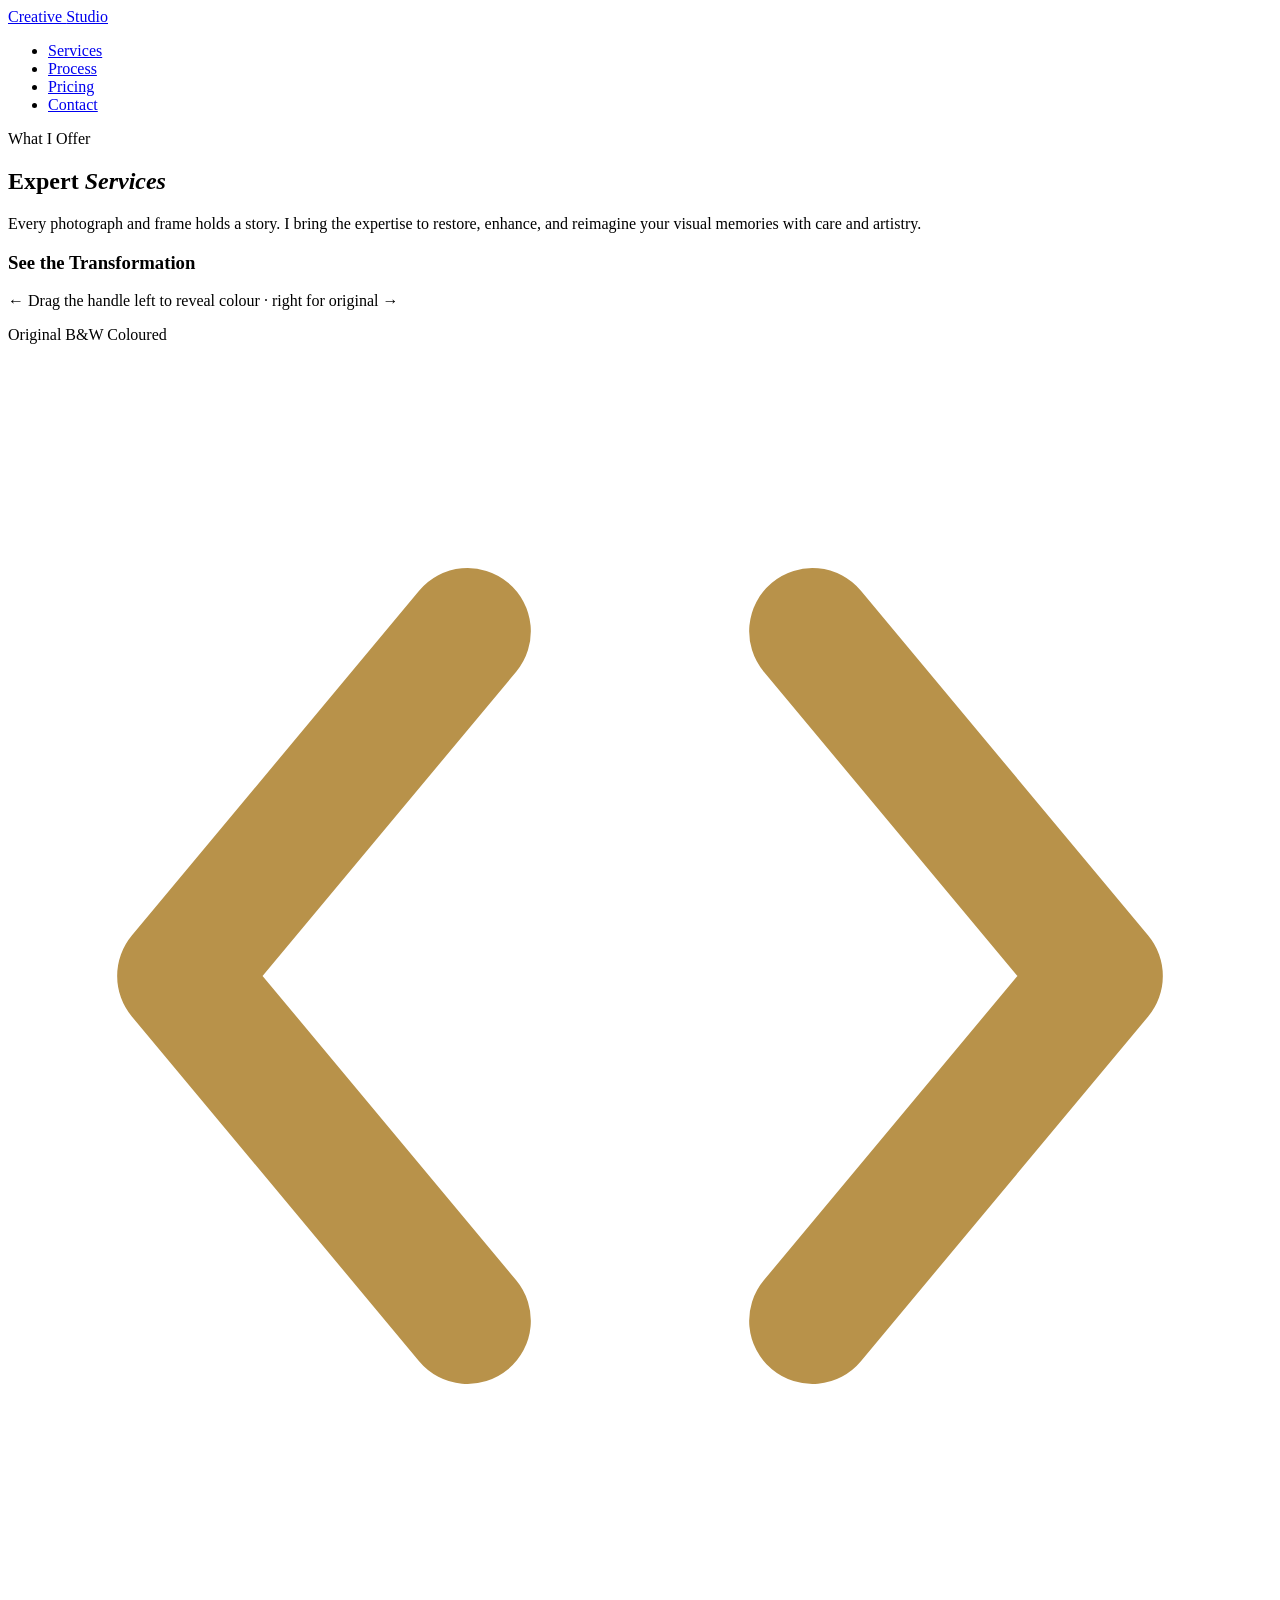
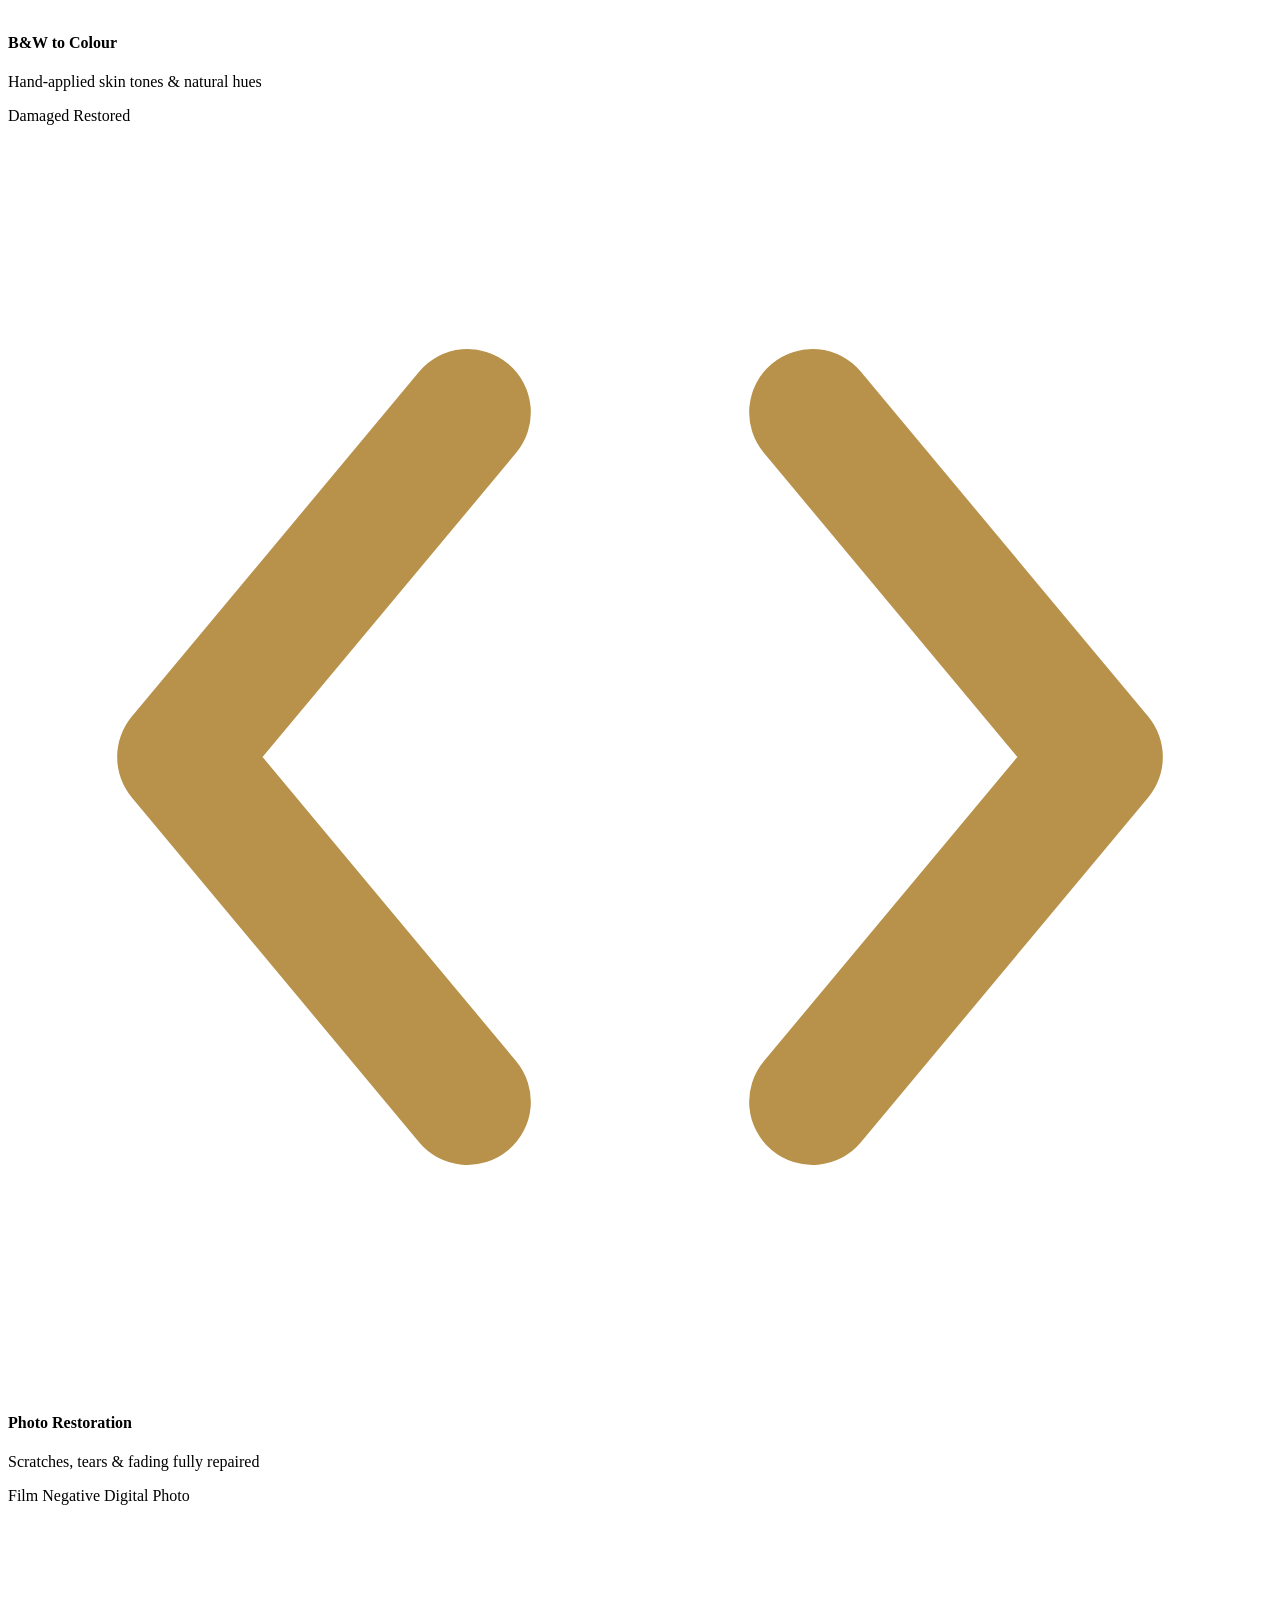
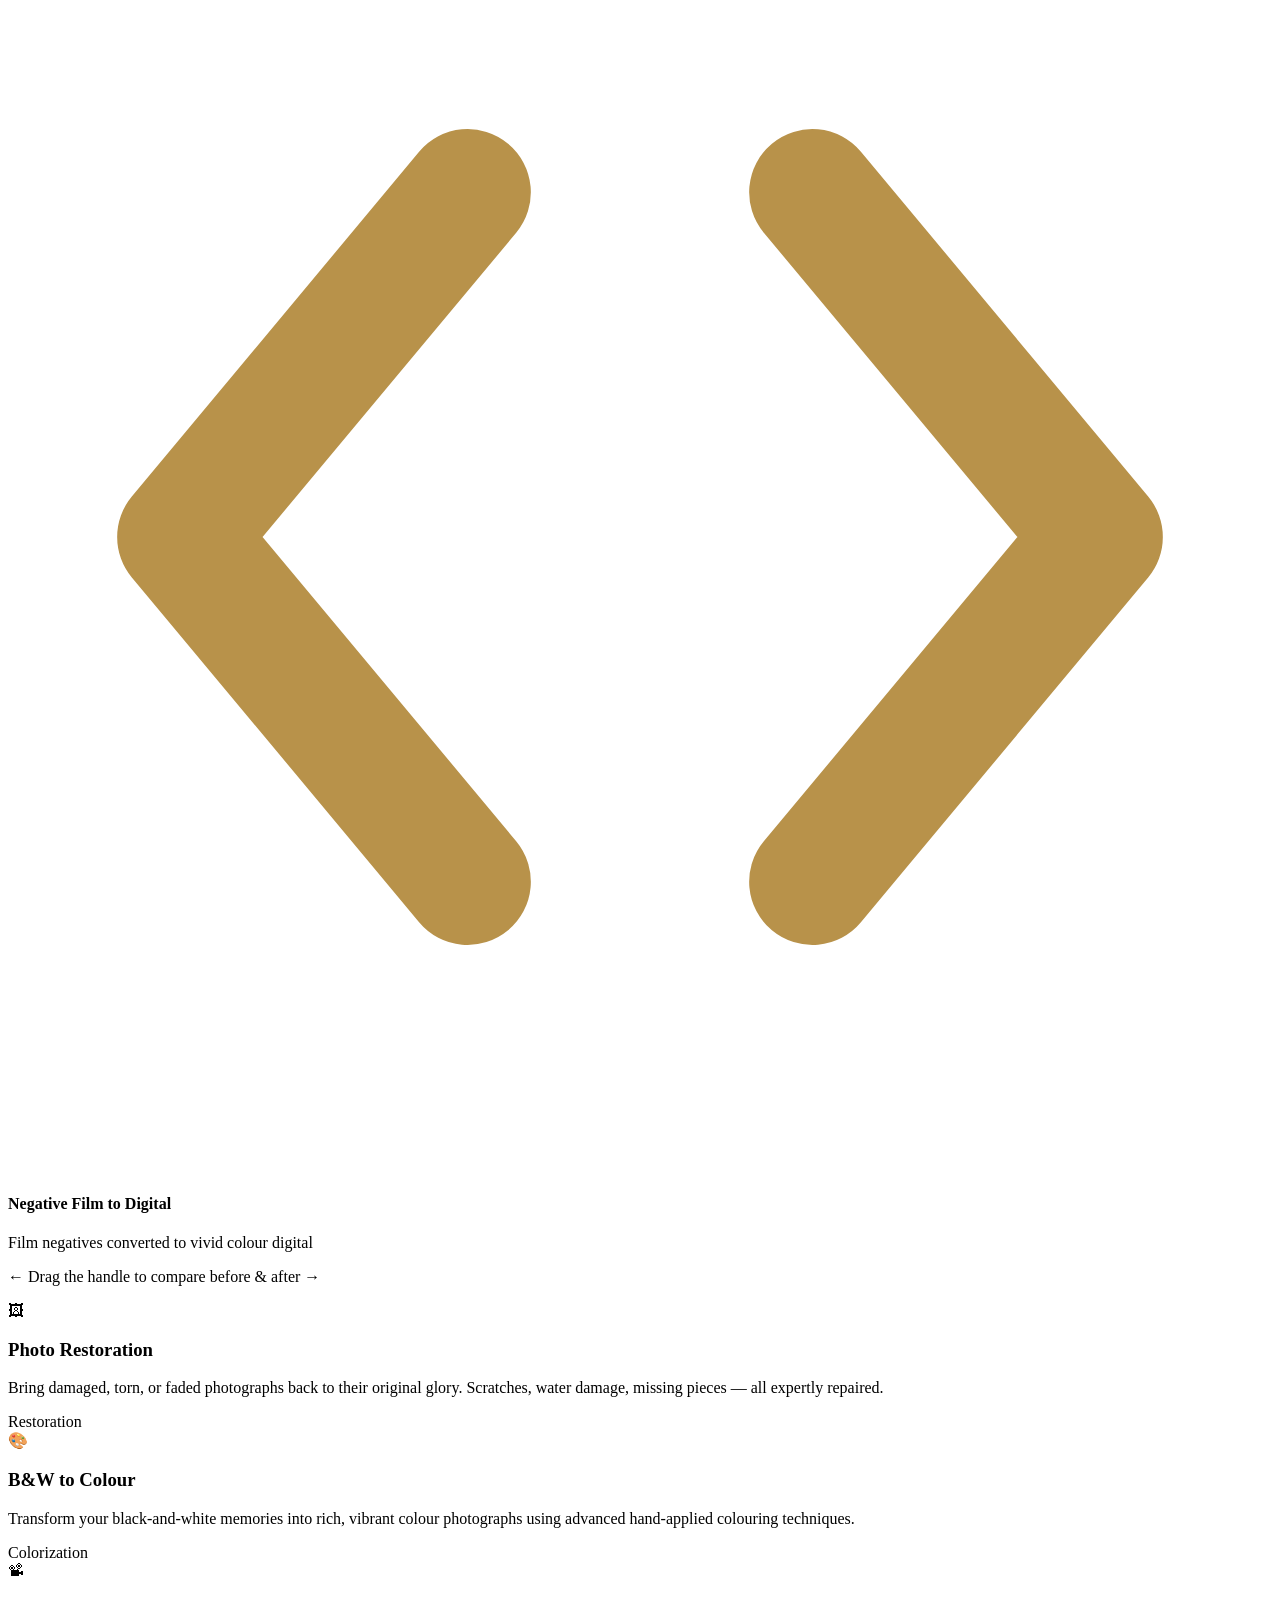
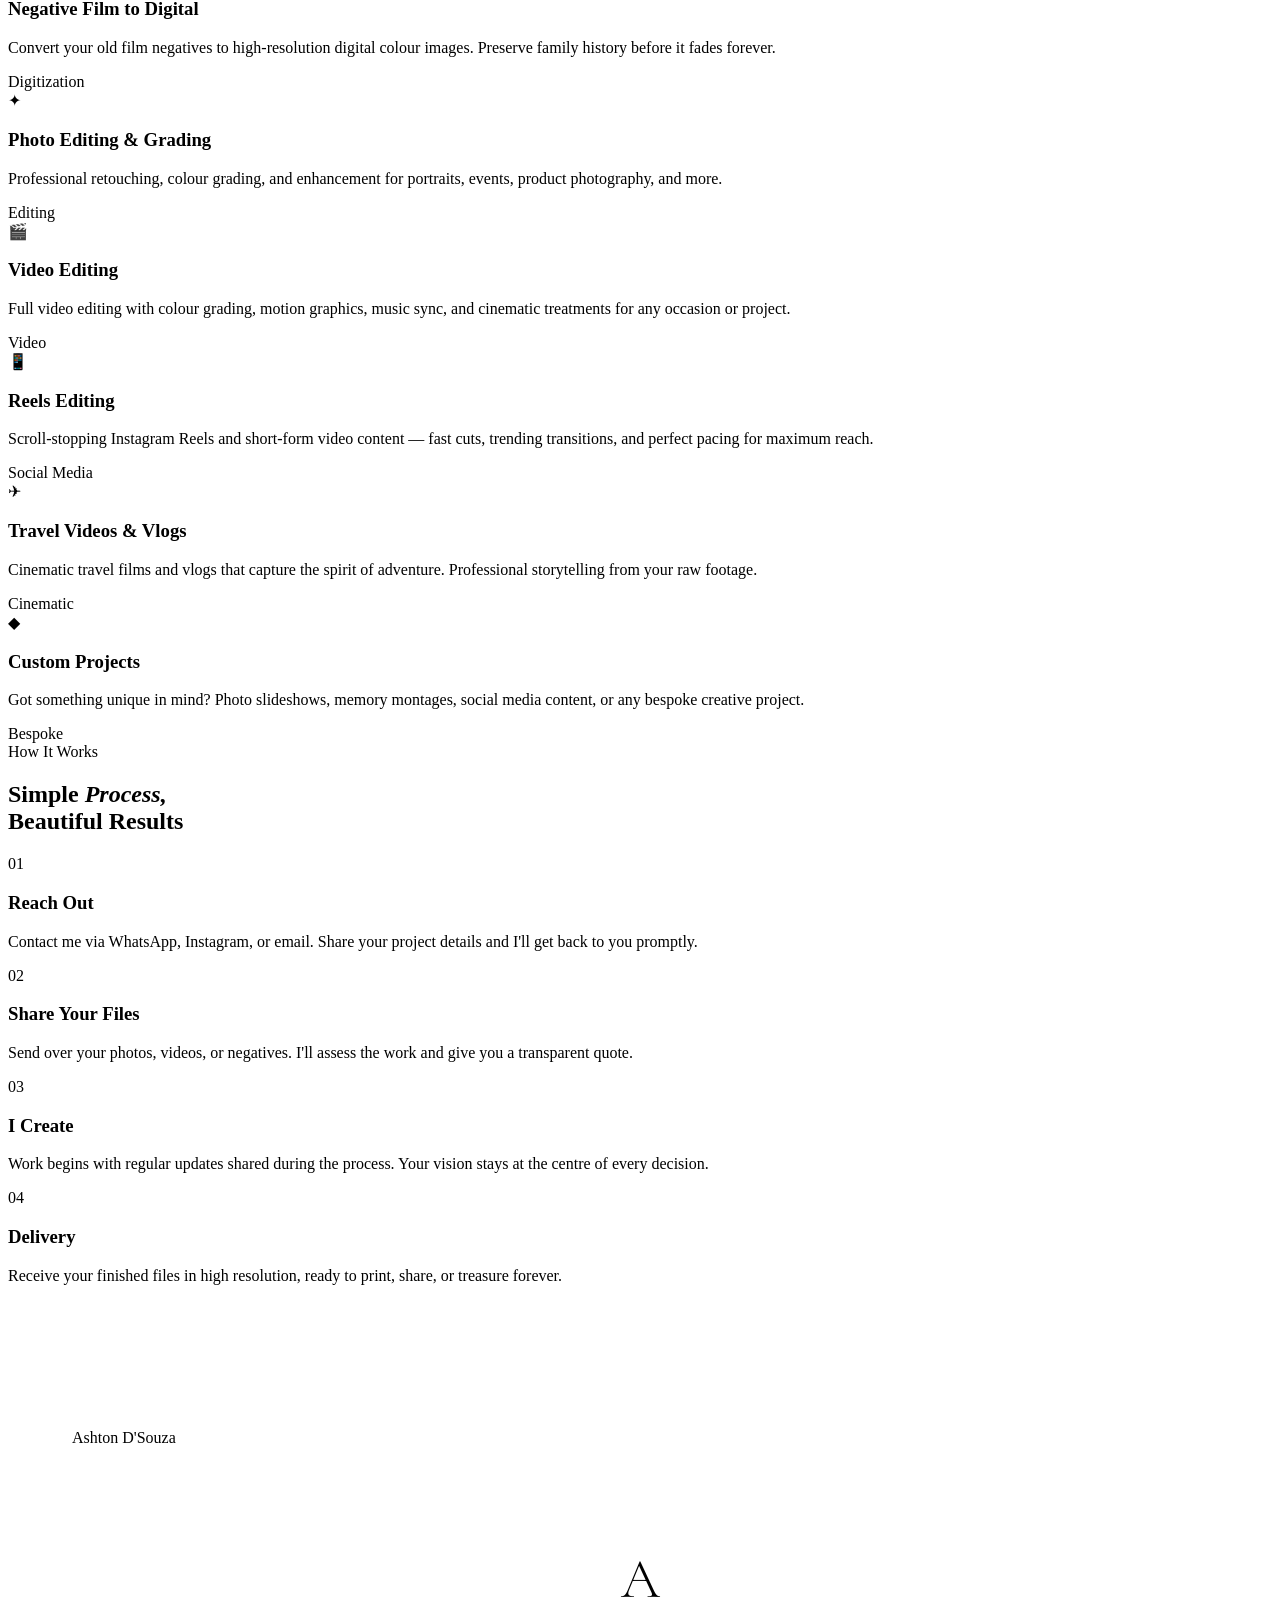
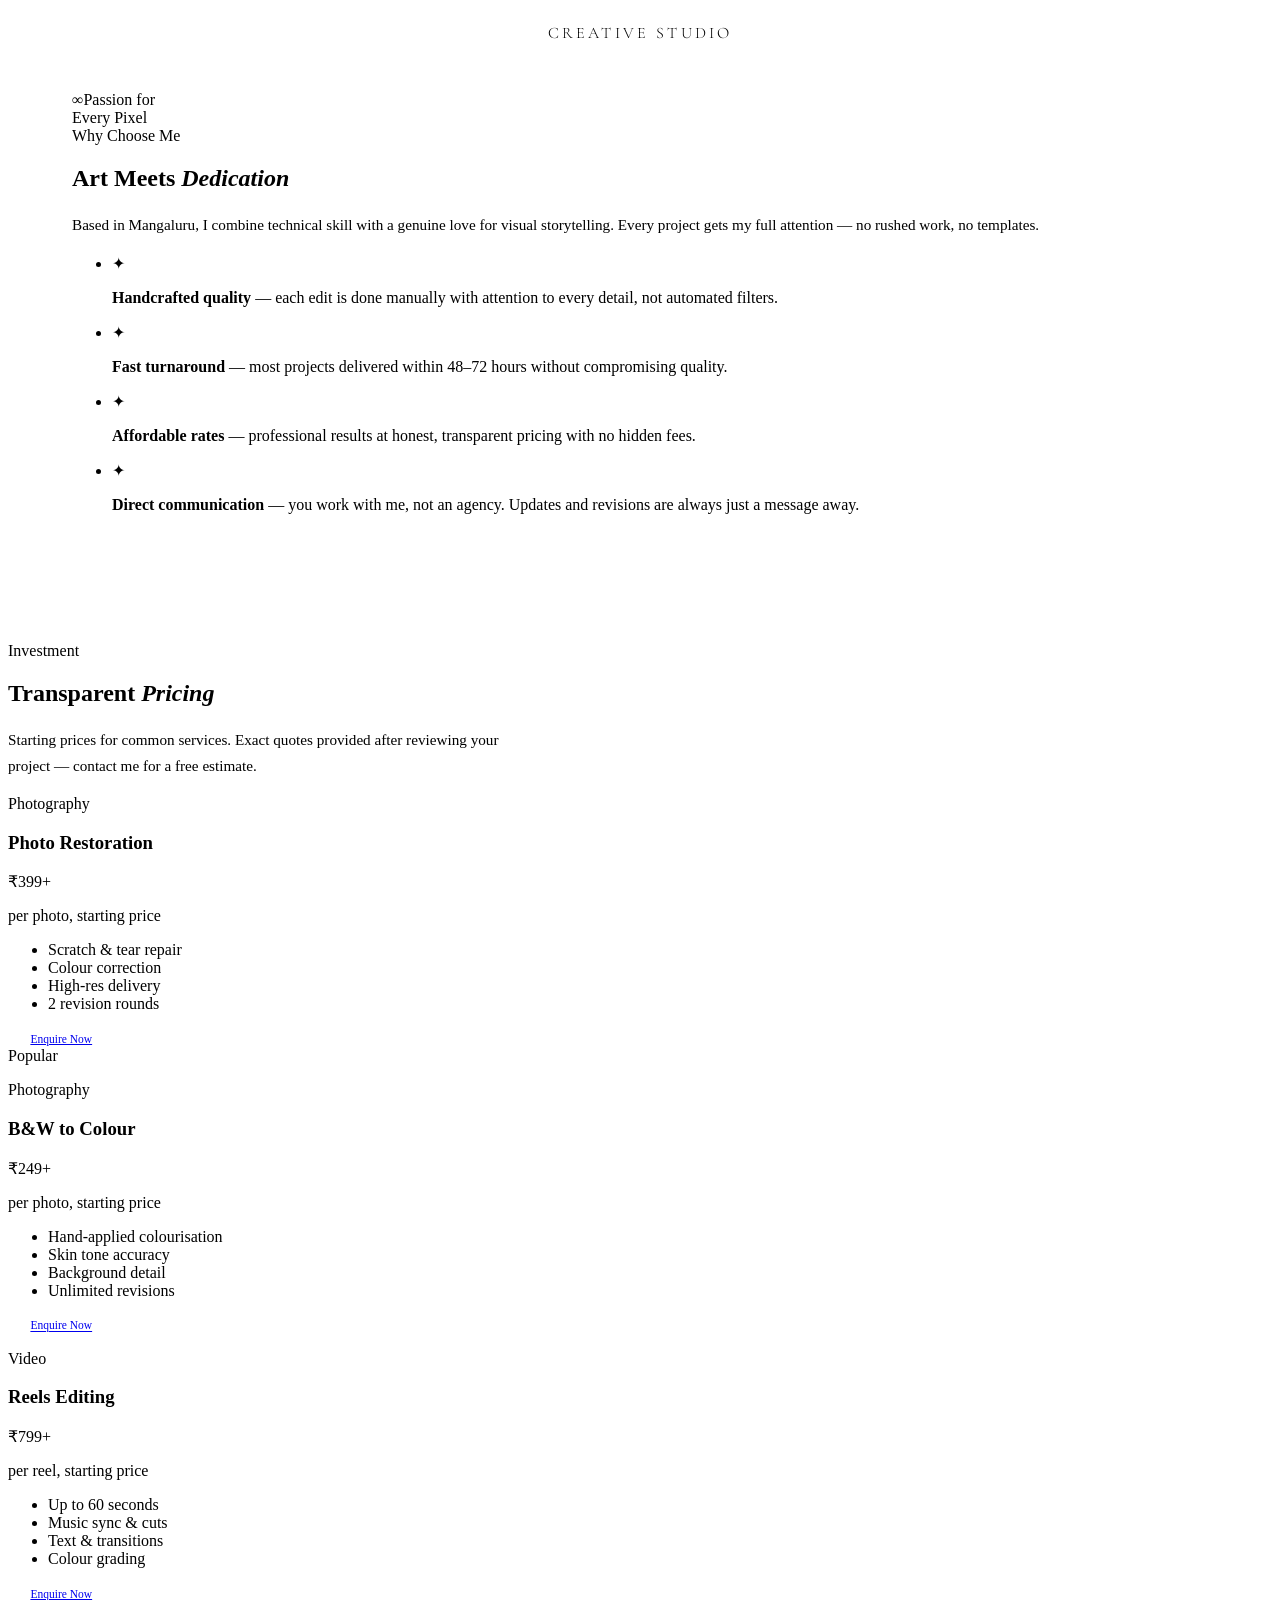
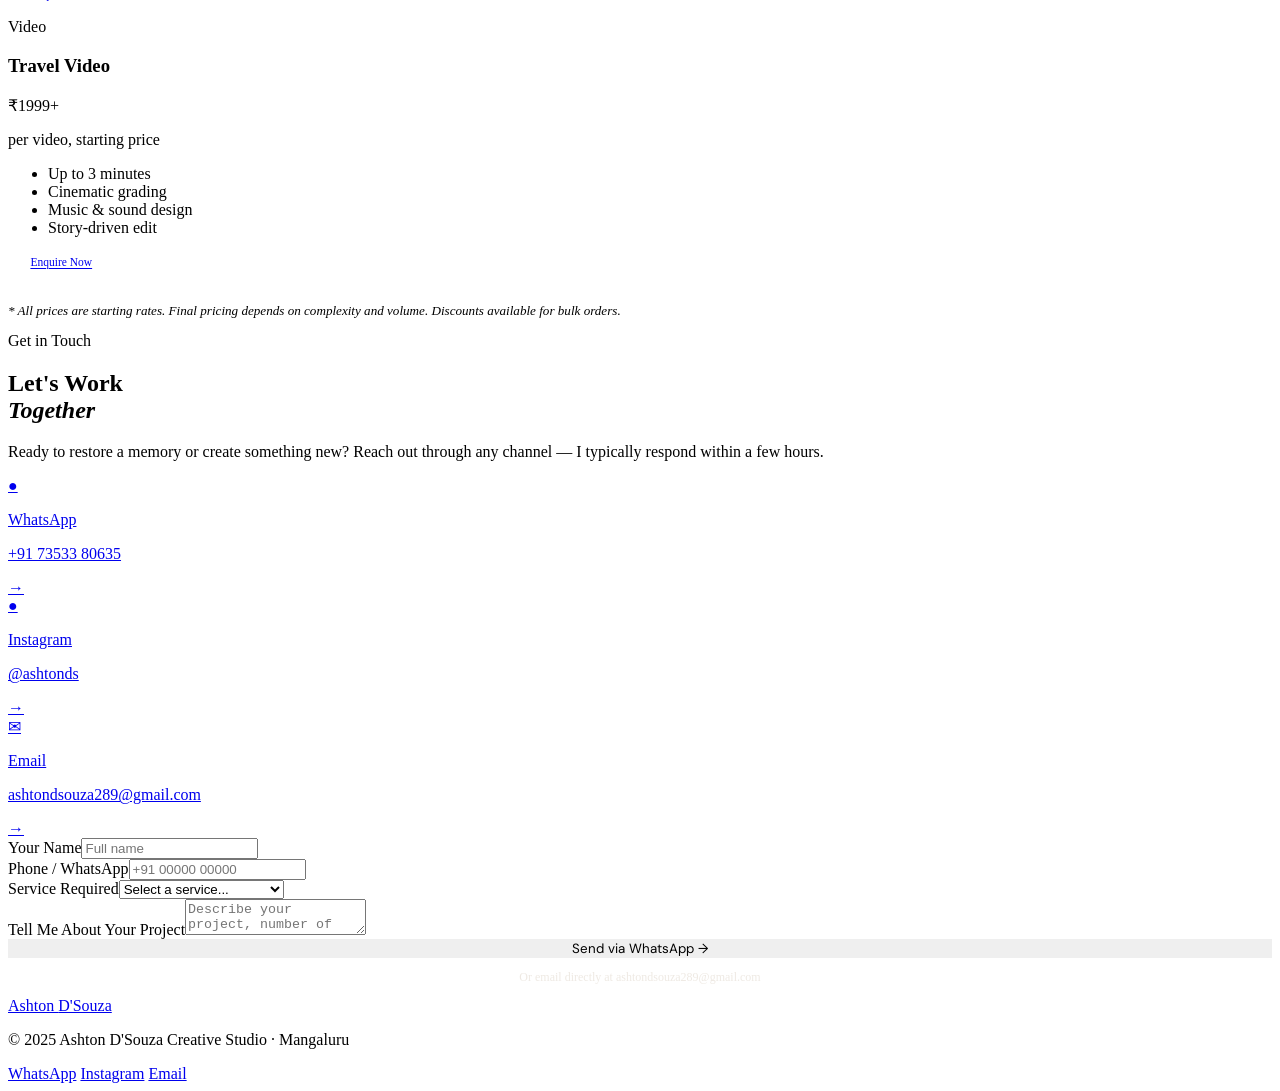
==== commit a6e152f2: "Update index.html" ====
--- a/index.html
+++ b/index.html
@@ -6,254 +6,7 @@
 <title>Creative Studio</title>
 <link rel="preconnect" href="https://fonts.googleapis.com">
 <link href="https://fonts.googleapis.com/css2?family=Cormorant+Garamond:ital,wght@0,300;0,400;0,600;1,300;1,400&family=DM+Sans:wght@300;400;500&display=swap" rel="stylesheet">
-<style>
-  *, *::before, *::after { margin: 0; padding: 0; box-sizing: border-box; }
-  :root {
-    --cream: #FDFAF5; --cream2: #F4EFE4;
-    --ink: #1C1814; --ink2: #4A4035;
-    --gold: #B8924A; --gold2: #9A7838;
-    --warm: #7A5C3A; --soft: #D8CCBA;
-    --white: #FFFFFF; --shadow: rgba(28,24,20,0.10);
-  }
-  html { scroll-behavior: smooth; }
-  body { font-family:'DM Sans',sans-serif; background:var(--cream); color:var(--ink); overflow-x:hidden; cursor:none; }
-
-  .cursor { width:10px;height:10px;background:var(--gold);border-radius:50%;position:fixed;top:0;left:0;pointer-events:none;z-index:9999;transition:transform 0.15s ease,background 0.2s;transform:translate(-50%,-50%); }
-  .cursor-ring { width:36px;height:36px;border:1.5px solid var(--gold);border-radius:50%;position:fixed;top:0;left:0;pointer-events:none;z-index:9998;transition:transform 0.4s ease,width 0.3s,height 0.3s,opacity 0.3s;transform:translate(-50%,-50%);opacity:0.5; }
-
-  nav { position:fixed;top:0;left:0;right:0;z-index:100;display:flex;align-items:center;justify-content:space-between;padding:1.5rem 4rem;background:transparent;transition:background 0.4s,backdrop-filter 0.4s,box-shadow 0.4s; }
-  nav.scrolled { background:rgba(253,250,245,0.94);backdrop-filter:blur(14px);border-bottom:1px solid var(--soft);box-shadow:0 2px 20px var(--shadow); }
-  .nav-logo { font-family:'Cormorant Garamond',serif;font-size:1.5rem;font-weight:300;letter-spacing:0.08em;color:var(--ink);text-decoration:none; }
-  .nav-logo span { color:var(--gold);font-style:italic; }
-  .nav-links { display:flex;gap:2.5rem;list-style:none; }
-  .nav-links a { font-size:0.78rem;letter-spacing:0.12em;text-transform:uppercase;text-decoration:none;color:var(--ink2);transition:color 0.2s;font-weight:400; }
-  .nav-links a:hover { color:var(--gold); }
-
-  .hero { min-height:100vh;display:flex;align-items:center;padding:0 4rem;position:relative;overflow:hidden;background:var(--cream); }
-  .hero-bg { position:absolute;inset:0;background:radial-gradient(ellipse 80% 70% at 70% 50%,rgba(184,146,74,0.09) 0%,transparent 60%),radial-gradient(ellipse 40% 50% at 20% 80%,rgba(122,92,58,0.06) 0%,transparent 50%); }
-  .hero-grain { position:absolute;inset:0;background-image:url("data:image/svg+xml,%3Csvg xmlns='http://www.w3.org/2000/svg' width='300' height='300'%3E%3Cfilter id='n'%3E%3CfeTurbulence type='fractalNoise' baseFrequency='0.75' numOctaves='4' stitchTiles='stitch'/%3E%3CfeColorMatrix type='saturate' values='0'/%3E%3C/filter%3E%3Crect width='300' height='300' filter='url(%23n)' opacity='0.025'/%3E%3C/svg%3E");pointer-events:none; }
-  .hero-lines { position:absolute;right:0;top:0;bottom:0;width:50%;display:flex;pointer-events:none;opacity:0.12; }
-  .hero-line { flex:1;border-left:1px solid var(--gold);margin-left:3.5rem; }
-  .hero-content { position:relative;z-index:2;max-width:700px; }
-  .hero-eyebrow { font-size:0.72rem;letter-spacing:0.22em;text-transform:uppercase;color:var(--gold);margin-bottom:2rem;display:flex;align-items:center;gap:1rem;animation:fadeUp 0.8s ease forwards; }
-  .hero-eyebrow::before { content:'';display:block;width:40px;height:1px;background:var(--gold); }
-  .hero-title { font-family:'Cormorant Garamond',serif;font-size:clamp(3.5rem,7vw,6rem);font-weight:300;line-height:1.05;color:var(--ink);margin-bottom:2rem;animation:fadeUp 0.8s 0.15s ease both; }
-  .hero-title em { font-style:italic;color:var(--gold);display:block; }
-  .hero-desc { font-size:1.05rem;line-height:1.75;color:var(--ink2);font-weight:300;max-width:500px;margin-bottom:3rem;animation:fadeUp 0.8s 0.3s ease both; }
-  .hero-actions { display:flex;gap:1.2rem;flex-wrap:wrap;animation:fadeUp 0.8s 0.45s ease both; }
-  .btn-primary { display:inline-block;padding:0.85rem 2.2rem;background:var(--ink);color:var(--cream);text-decoration:none;font-size:0.78rem;letter-spacing:0.14em;text-transform:uppercase;font-weight:500;transition:background 0.25s,transform 0.2s; }
-  .btn-primary:hover { background:var(--gold2);transform:translateY(-2px); }
-  .btn-outline { display:inline-block;padding:0.85rem 2.2rem;border:1.5px solid var(--ink);color:var(--ink);text-decoration:none;font-size:0.78rem;letter-spacing:0.14em;text-transform:uppercase;font-weight:400;transition:border-color 0.25s,color 0.25s,transform 0.2s; }
-  .btn-outline:hover { border-color:var(--gold);color:var(--gold);transform:translateY(-2px); }
-  .scroll-indicator { position:absolute;bottom:2.5rem;left:4rem;display:flex;align-items:center;gap:0.75rem;font-size:0.7rem;letter-spacing:0.18em;text-transform:uppercase;color:var(--warm);opacity:0.7;animation:fadeUp 0.8s 0.7s ease both; }
-  .scroll-line { width:1px;height:60px;background:linear-gradient(to bottom,transparent,var(--warm));animation:scrollPulse 2s infinite; }
-  @keyframes scrollPulse { 0%,100% { transform:scaleY(1);opacity:0.5; } 50% { transform:scaleY(0.6);opacity:1; } }
-  .floating-text { position:absolute;font-family:'Cormorant Garamond',serif;font-size:0.72rem;letter-spacing:0.22em;text-transform:uppercase;color:var(--gold);opacity:0.4;writing-mode:vertical-rl;right:4rem;top:50%;transform:translateY(-50%) rotate(180deg);animation:fadeUp 1s 1s ease both; }
-  .location-tag { display:inline-flex;align-items:center;gap:0.5rem;font-size:0.75rem;color:var(--warm);letter-spacing:0.1em;margin-top:1rem;animation:fadeUp 0.8s 0.6s ease both; }
-  .location-dot { width:5px;height:5px;border-radius:50%;background:var(--gold);animation:pulse 2s infinite; }
-  @keyframes pulse { 0%,100% { opacity:1;transform:scale(1); } 50% { opacity:0.5;transform:scale(1.4); } }
-
-  section { padding:7rem 4rem; }
-  .section-label { font-size:0.7rem;letter-spacing:0.22em;text-transform:uppercase;color:var(--gold);margin-bottom:1rem;display:flex;align-items:center;gap:0.8rem; }
-  .section-label::after { content:'';display:block;width:30px;height:1px;background:var(--gold); }
-  .section-title { font-family:'Cormorant Garamond',serif;font-size:clamp(2.2rem,4.5vw,3.8rem);font-weight:300;line-height:1.1;color:var(--ink);margin-bottom:1.5rem; }
-  .section-title em { font-style:italic;color:var(--gold); }
-
-  /* SERVICES */
-  .services { background:var(--cream2); }
-  .services-intro { color:var(--ink2);font-weight:300;line-height:1.7;font-size:1rem;max-width:560px;margin-bottom:3rem; }
-
-  /* ===========================
-     BEFORE/AFTER SLIDER
-     Both images full size stacked.
-     "after" (coloured) = bottom layer (always visible).
-     "before" (B&W) = top layer, clipped by clip-path.
-     Drag RIGHT → more B&W visible.
-     Drag LEFT → more colour visible.
-  =========================== */
-  .ba-section { margin-bottom:4rem; }
-  .ba-intro { text-align:center;margin-bottom:2rem; }
-  .ba-intro h3 { font-family:'Cormorant Garamond',serif;font-size:1.6rem;font-weight:300;color:var(--ink);margin-bottom:0.4rem; }
-  .ba-intro p { font-size:0.85rem;color:var(--warm);font-weight:300;letter-spacing:0.06em; }
-
-  .ba-grid { display:grid;grid-template-columns:repeat(auto-fit,minmax(300px,1fr));gap:2rem;margin-bottom:1rem; }
-
-  .ba-card { border-radius:2px;overflow:hidden;box-shadow:0 4px 24px var(--shadow);background:#111; }
-
-  /* The slider wrapper — relative, fixed aspect ratio */
-  .ba-wrap {
-    position:relative;
-    width:100%;
-    aspect-ratio:3/2;
-    overflow:hidden;
-    cursor:ew-resize;
-    user-select:none; -webkit-user-select:none;
-  }
-
-  /* Both layers fill the entire container — NO scaling trick */
-  .ba-after, .ba-before {
-    position:absolute;
-    inset:0;
-    width:100%; height:100%;
-    background-size:cover;
-    background-repeat:no-repeat;
-    background-position:center center;
-  }
-  .ba-after { z-index:1; } /* coloured — bottom */
-  .ba-before { z-index:2; /* B&W — top, clipped */
-    /* clip-path set by JS: inset(0 0 0 X%) reveals from left */
-  }
-
-  /* Vertical divider line */
-  .ba-line {
-    position:absolute; top:0; bottom:0; width:2px;
-    background:white; z-index:5;
-    transform:translateX(-50%);
-    box-shadow:0 0 8px rgba(0,0,0,0.4);
-    pointer-events:none;
-  }
-
-  /* Circular drag handle */
-  .ba-handle {
-    position:absolute; top:50%;
-    transform:translate(-50%,-50%);
-    width:46px; height:46px;
-    background:white; border-radius:50%;
-    display:flex; align-items:center; justify-content:center;
-    box-shadow:0 2px 14px rgba(0,0,0,0.35);
-    z-index:6; pointer-events:none;
-    transition:box-shadow 0.2s;
-  }
-  .ba-handle svg { width:22px;height:22px; }
-
-  /* Corner labels */
-  .ba-labels {
-    position:absolute; inset:0; z-index:4;
-    display:flex; justify-content:space-between; align-items:flex-start;
-    padding:0.65rem 0.9rem; pointer-events:none;
-  }
-  .ba-lbl {
-    font-size:0.62rem; letter-spacing:0.14em; text-transform:uppercase;
-    font-weight:600; padding:0.22rem 0.6rem; border-radius:2px;
-  }
-  .ba-lbl.colored { background:var(--gold); color:var(--ink); }
-  .ba-lbl.bw { background:rgba(20,20,20,0.7); color:#ddd; }
-
-  /* Card footer */
-  .ba-footer {
-    padding:0.9rem 1.2rem; background:var(--white); border-top:1px solid var(--soft);
-  }
-  .ba-footer h4 { font-family:'Cormorant Garamond',serif;font-size:1.1rem;color:var(--ink);font-weight:400; }
-  .ba-footer p { font-size:0.78rem;color:var(--warm);font-weight:300;margin-top:0.2rem; }
-
-  .ba-hint { text-align:center;font-size:0.75rem;color:var(--warm);letter-spacing:0.1em;opacity:0.8;margin-bottom:3rem; }
-
-  /* SERVICES GRID */
-  .services-grid { display:grid;grid-template-columns:repeat(auto-fit,minmax(280px,1fr));gap:1px;border:1px solid var(--soft); }
-  .service-card { padding:2.5rem;background:var(--white);border:1px solid var(--soft);transition:background 0.3s,transform 0.3s,box-shadow 0.3s;cursor:default;position:relative;overflow:hidden; }
-  .service-card::before { content:'';position:absolute;top:0;left:0;right:0;height:2px;background:var(--gold);transform:scaleX(0);transform-origin:left;transition:transform 0.4s ease; }
-  .service-card:hover::before { transform:scaleX(1); }
-  .service-card:hover { background:var(--cream);box-shadow:0 4px 20px var(--shadow);transform:translateY(-2px); }
-  .service-icon { font-size:1.8rem;margin-bottom:1.2rem;display:block; }
-  .service-name { font-family:'Cormorant Garamond',serif;font-size:1.4rem;font-weight:400;color:var(--ink);margin-bottom:0.8rem; }
-  .service-desc { font-size:0.9rem;color:var(--ink2);line-height:1.65;font-weight:300;margin-bottom:1.2rem; }
-  .service-tag { display:inline-block;padding:0.25rem 0.75rem;border:1px solid rgba(184,146,74,0.4);color:var(--gold2);font-size:0.68rem;letter-spacing:0.12em;text-transform:uppercase; }
-
-  /* PROCESS */
-  .process { background:var(--white); }
-  .process-steps { display:grid;grid-template-columns:repeat(auto-fit,minmax(200px,1fr));gap:0;margin-top:4rem;position:relative; }
-  .process-steps::before { content:'';position:absolute;top:2.5rem;left:2.5rem;right:2.5rem;height:1px;background:var(--soft); }
-  .step { padding:0 2rem 2rem;position:relative; }
-  .step-num { width:48px;height:48px;border-radius:50%;background:var(--cream);border:1.5px solid var(--soft);display:flex;align-items:center;justify-content:center;font-family:'Cormorant Garamond',serif;font-size:1.1rem;color:var(--gold);margin-bottom:1.5rem;position:relative;z-index:1;transition:background 0.3s,border-color 0.3s,color 0.3s; }
-  .step:hover .step-num { background:var(--gold);border-color:var(--gold);color:var(--white); }
-  .step-title { font-family:'Cormorant Garamond',serif;font-size:1.25rem;font-weight:400;color:var(--ink);margin-bottom:0.6rem; }
-  .step-desc { font-size:0.88rem;color:var(--ink2);line-height:1.65;font-weight:300; }
-
-  /* WHY */
-  .why { display:grid;grid-template-columns:1fr 1fr;gap:6rem;align-items:center; }
-  .why-visual { position:relative;aspect-ratio:4/5;background:var(--cream2);overflow:hidden; }
-  .why-visual-inner { position:absolute;inset:1.5rem;background:var(--ink);display:flex;align-items:center;justify-content:center;overflow:hidden; }
-  .why-pattern { position:absolute;inset:0;opacity:0.15;background-image:repeating-linear-gradient(45deg,var(--gold) 0,var(--gold) 1px,transparent 0,transparent 50%);background-size:14px 14px; }
-  .why-text-overlay { font-family:'Cormorant Garamond',serif;font-size:4rem;font-weight:300;color:var(--cream);opacity:0.08;position:absolute;transform:rotate(-15deg);white-space:nowrap;font-style:italic;letter-spacing:-0.02em; }
-  .why-badge { position:absolute;bottom:0;right:0;background:var(--gold);color:var(--ink);padding:1.2rem 1.5rem;font-family:'Cormorant Garamond',serif;font-size:1.1rem;font-weight:400;text-align:center;line-height:1.3; }
-  .why-badge span { display:block;font-size:2rem;font-weight:300; }
-  .why-points { list-style:none;margin-top:2rem;display:flex;flex-direction:column;gap:1.2rem; }
-  .why-point { display:flex;gap:1rem;align-items:flex-start; }
-  .why-point-icon { flex-shrink:0;width:28px;height:28px;background:var(--cream2);display:flex;align-items:center;justify-content:center;font-size:0.85rem;color:var(--gold);margin-top:2px; }
-  .why-point-text { font-size:0.92rem;line-height:1.65;color:var(--ink2);font-weight:300; }
-  .why-point-text strong { color:var(--ink);font-weight:500; }
-
-  /* PRICING */
-  .pricing { background:var(--cream); }
-  .pricing-cards { display:grid;grid-template-columns:repeat(auto-fit,minmax(260px,1fr));gap:1.5rem;margin-top:3rem; }
-  .price-card { padding:2.5rem;border:1.5px solid var(--soft);background:var(--white);position:relative;transition:border-color 0.3s,transform 0.3s,box-shadow 0.3s; }
-  .price-card:hover { border-color:var(--gold);transform:translateY(-4px);box-shadow:0 8px 28px var(--shadow); }
-  .price-card.featured { border-color:var(--gold);background:var(--ink); }
-  .featured-badge { position:absolute;top:-1px;right:2rem;background:var(--gold);color:var(--ink);font-size:0.65rem;letter-spacing:0.14em;text-transform:uppercase;padding:0.3rem 0.8rem;font-weight:500; }
-  .price-category { font-size:0.7rem;letter-spacing:0.18em;text-transform:uppercase;color:var(--warm);margin-bottom:1rem; }
-  .price-card.featured .price-category { color:var(--gold); }
-  .price-name { font-family:'Cormorant Garamond',serif;font-size:1.6rem;font-weight:300;color:var(--ink);margin-bottom:0.4rem; }
-  .price-card.featured .price-name { color:var(--cream); }
-  .price-amount { font-family:'Cormorant Garamond',serif;font-size:2.8rem;font-weight:300;color:var(--gold);line-height:1;margin-bottom:0.3rem; }
-  .price-note { font-size:0.8rem;color:var(--warm);margin-bottom:1.5rem; }
-  .price-card.featured .price-note { color:var(--soft); }
-  .price-features { list-style:none;display:flex;flex-direction:column;gap:0.55rem;margin-bottom:2rem; }
-  .price-features li { font-size:0.88rem;color:var(--ink2);font-weight:300;padding-left:1.1rem;position:relative; }
-  .price-features li::before { content:'—';position:absolute;left:0;color:var(--gold);font-size:0.75rem; }
-  .price-card.featured .price-features li { color:var(--soft); }
-
-  /* CONTACT */
-  .contact { background:var(--ink);padding:7rem 4rem; }
-  .contact-inner { display:grid;grid-template-columns:1fr 1fr;gap:6rem;align-items:start; }
-  .contact .section-label { color:var(--gold); }
-  .contact .section-title { color:var(--cream); }
-  .contact-desc { color:var(--soft);font-weight:300;line-height:1.75;font-size:0.95rem;margin-bottom:2.5rem; }
-  .contact-methods { display:flex;flex-direction:column;gap:1rem; }
-  .contact-method { display:flex;align-items:center;gap:1rem;padding:1rem 1.5rem;border:1px solid rgba(255,255,255,0.08);text-decoration:none;transition:border-color 0.3s,background 0.3s;cursor:pointer; }
-  .contact-method:hover { border-color:var(--gold);background:rgba(184,146,74,0.06); }
-  .contact-method-icon { width:36px;height:36px;background:rgba(184,146,74,0.12);display:flex;align-items:center;justify-content:center;font-size:1rem;flex-shrink:0; }
-  .contact-method-info { flex:1; }
-  .contact-method-label { font-size:0.65rem;letter-spacing:0.18em;text-transform:uppercase;color:var(--gold);margin-bottom:0.15rem; }
-  .contact-method-value { font-size:0.92rem;color:var(--cream);font-weight:300; }
-  .contact-method-arrow { color:var(--gold);font-size:0.9rem;opacity:0.6;transition:transform 0.2s,opacity 0.2s; }
-  .contact-method:hover .contact-method-arrow { transform:translateX(3px);opacity:1; }
-  .form-group { margin-bottom:1.2rem; }
-  .form-label { display:block;font-size:0.68rem;letter-spacing:0.16em;text-transform:uppercase;color:var(--gold);margin-bottom:0.5rem; }
-  .form-input,.form-select,.form-textarea { width:100%;background:rgba(255,255,255,0.04);border:1px solid rgba(255,255,255,0.1);color:var(--cream);padding:0.85rem 1rem;font-family:'DM Sans',sans-serif;font-size:0.9rem;font-weight:300;transition:border-color 0.2s;outline:none;-webkit-appearance:none; }
-  .form-input::placeholder,.form-textarea::placeholder { color:rgba(213,201,184,0.4); }
-  .form-input:focus,.form-select:focus,.form-textarea:focus { border-color:var(--gold); }
-  .form-select option { background:#1A1510; }
-  .form-textarea { resize:vertical;min-height:120px; }
-  .form-row { display:grid;grid-template-columns:1fr 1fr;gap:1rem; }
-
-  footer { background:#0E0C0A;padding:2rem 4rem;display:flex;align-items:center;justify-content:space-between;border-top:1px solid rgba(255,255,255,0.06); }
-  .footer-logo { font-family:'Cormorant Garamond',serif;font-size:1.1rem;color:var(--cream);font-weight:300;text-decoration:none; }
-  .footer-logo span { color:var(--gold);font-style:italic; }
-  .footer-copy { font-size:0.75rem;color:rgba(213,201,184,0.4);letter-spacing:0.08em; }
-  .footer-socials { display:flex;gap:1.2rem; }
-  .footer-socials a { font-size:0.72rem;letter-spacing:0.12em;text-transform:uppercase;color:rgba(213,201,184,0.5);text-decoration:none;transition:color 0.2s; }
-  .footer-socials a:hover { color:var(--gold); }
-
-  @keyframes fadeUp { from { opacity:0;transform:translateY(24px); } to { opacity:1;transform:translateY(0); } }
-  .reveal { opacity:0;transform:translateY(30px);transition:opacity 0.7s ease,transform 0.7s ease; }
-  .reveal.visible { opacity:1;transform:translateY(0); }
-  .reveal-delay-1 { transition-delay:0.1s; }
-  .reveal-delay-2 { transition-delay:0.2s; }
-  .reveal-delay-3 { transition-delay:0.3s; }
-
-  .wa { color:#4CAF50; } .ig { color:#E1306C; }
-
-  @media (max-width:900px) {
-    nav { padding:1.2rem 2rem; } .nav-links { display:none; }
-    .hero { padding:0 2rem; } section { padding:5rem 2rem; }
-    .why { grid-template-columns:1fr;gap:3rem; }
-    .process-steps::before { display:none; }
-    .ba-grid { grid-template-columns:1fr; }
-    .contact-inner { grid-template-columns:1fr;gap:3rem; }
-    .contact { padding:5rem 2rem; }
-    footer { flex-direction:column;gap:1rem;padding:2rem;text-align:center; }
-  }
-</style>
+<link rel="stylesheet" href="shop.css">
 </head>
 <body>
 
@@ -261,6 +14,7 @@
 <div class="cursor-ring" id="cursorRing"></div>
 
 <nav id="nav">
+  <a href="#" class="nav-logo">Creative  <span>Studio</span></a>
   <ul class="nav-links">
     <li><a href="#services">Services</a></li>
     <li><a href="#process">Process</a></li>
@@ -269,22 +23,7 @@
   </ul>
 </nav>
 
-<section class="hero" id="home">
-  <div class="hero-bg"></div><div class="hero-grain"></div>
-  <div class="hero-lines"><div class="hero-line"></div><div class="hero-line"></div><div class="hero-line"></div></div>
-  <div class="floating-text">Based in Mangaluru</div>
-  <div class="hero-content">
-    <p class="hero-eyebrow">Creative Studio</p>
-    <h1 class="hero-title">Preserving Moments,<br><em>Crafting Stories</em></h1>
-    <p class="hero-desc">From restoring your treasured family photographs to transforming old negatives into vivid digital memories — professional photo and video services that bring the past to life and the present to art.</p>
-    <div class="location-tag"><span class="location-dot"></span>Mangaluru, Karnataka</div>
-    <div class="hero-actions" style="margin-top:2rem;">
-      <a href="#services" class="btn-primary">Explore Services</a>
-      <a href="#contact" class="btn-outline">Get in Touch</a>
-    </div>
-  </div>
-  <div class="scroll-indicator"><div class="scroll-line"></div>Scroll</div>
-</section>
+
 
 <section class="services" id="services">
   <div class="section-label">What I Offer</div>
@@ -307,20 +46,21 @@
         <div class="ba-wrap" id="s1">
           <!-- After = coloured (right half of the source image) -->
           <div class="ba-after" id="s1-after" style="
-            background-image:url('[data-uri]